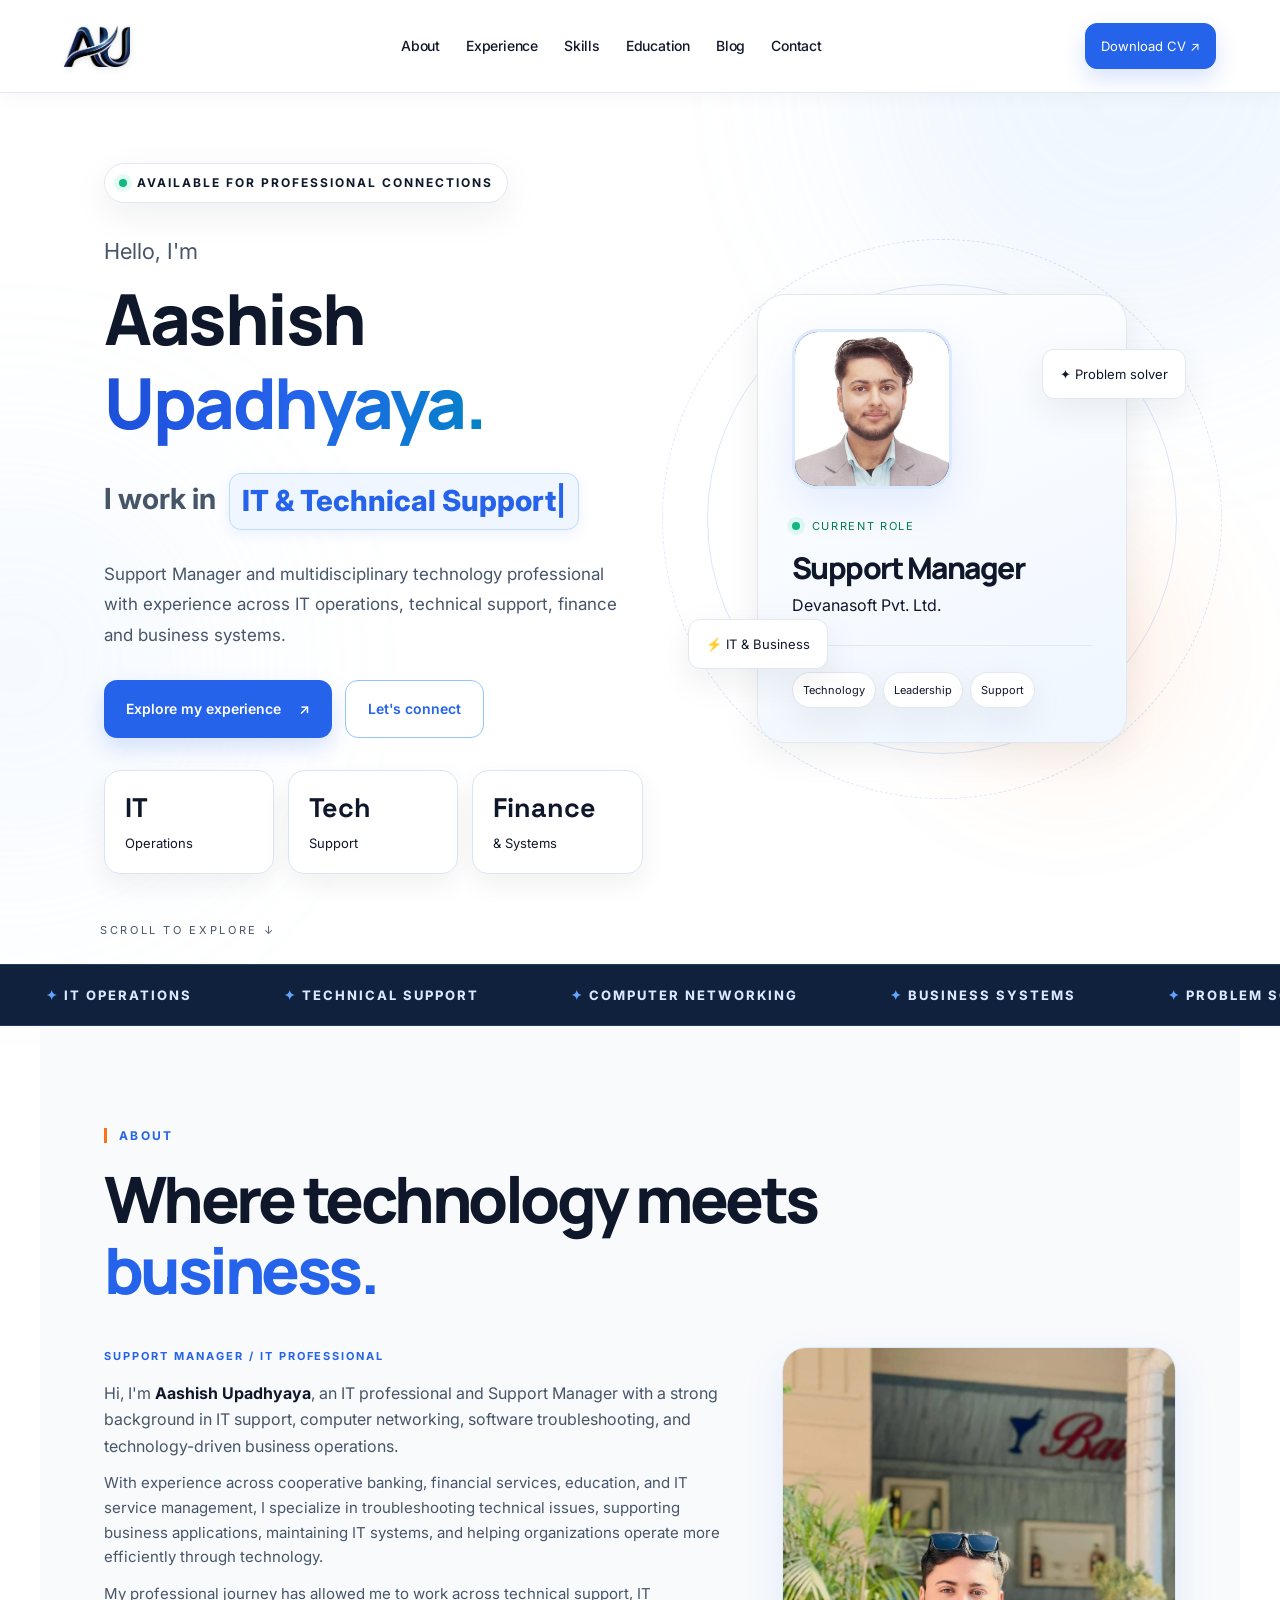
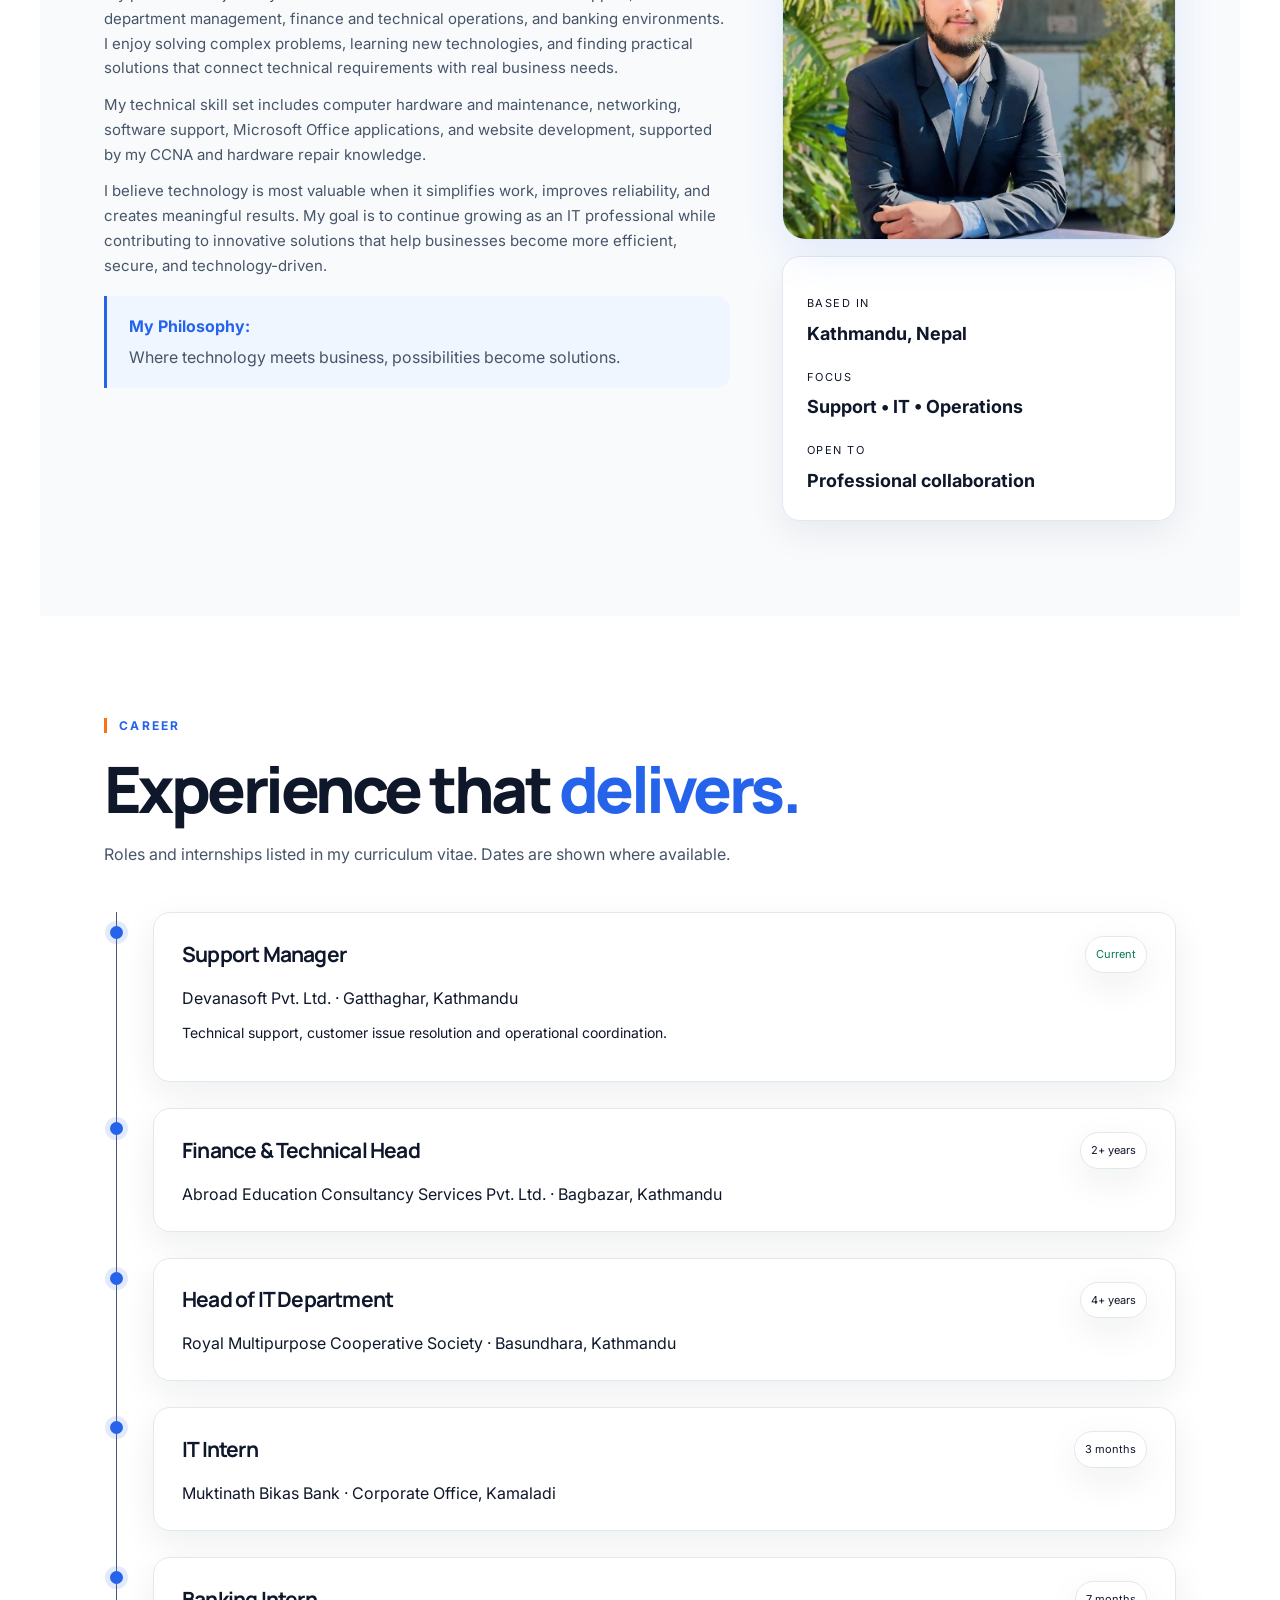
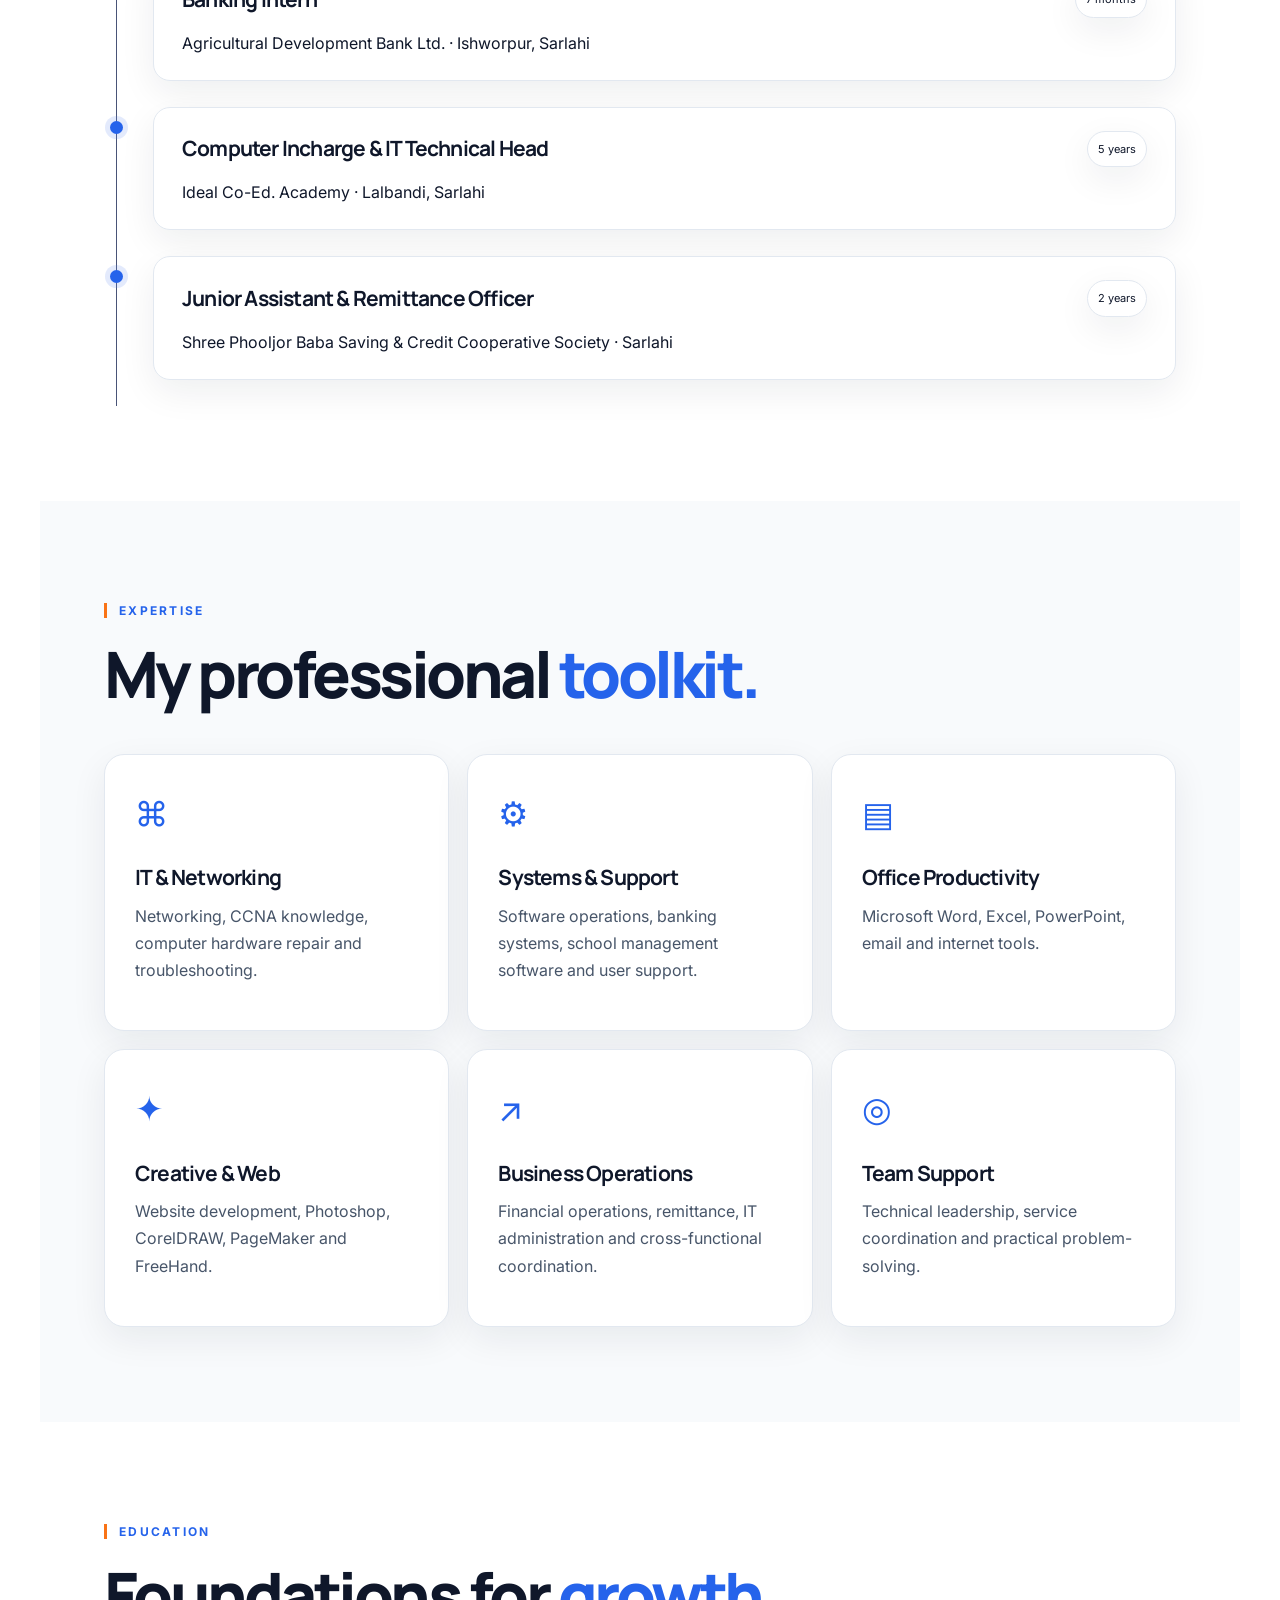
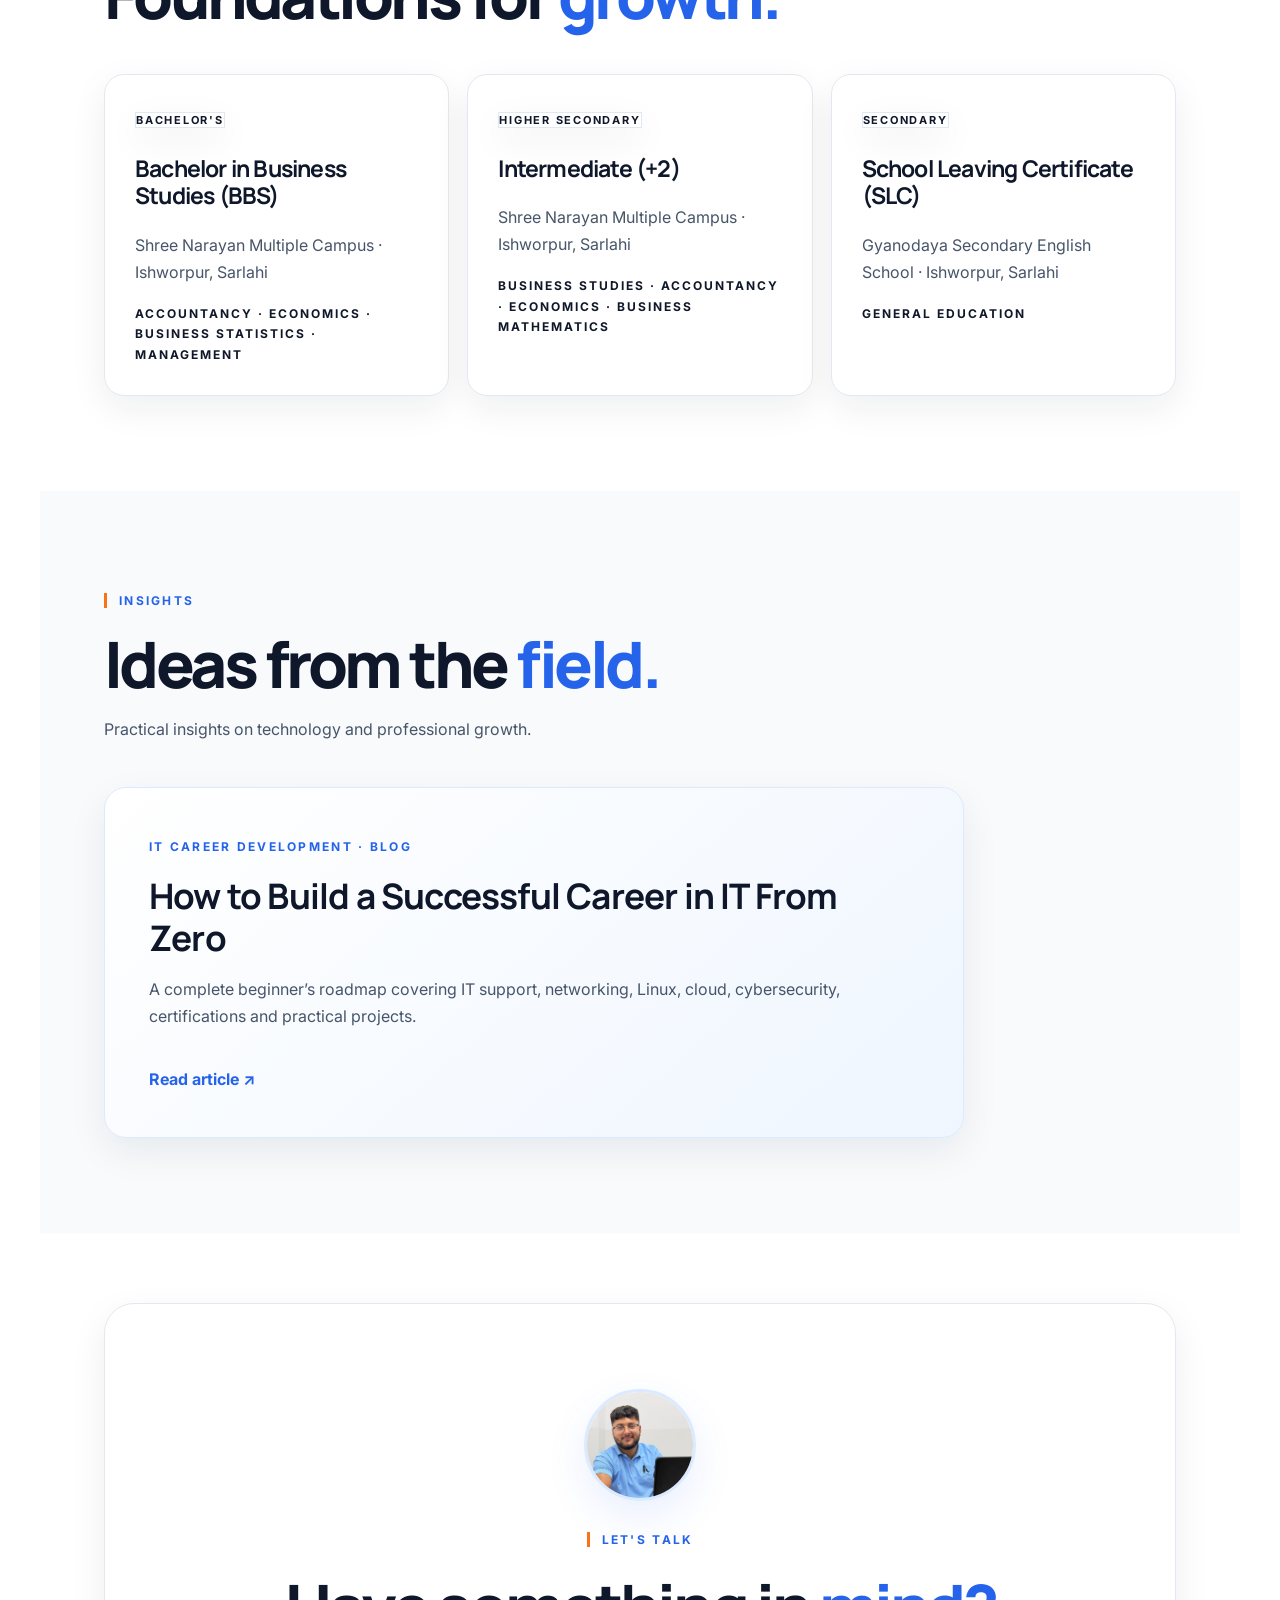
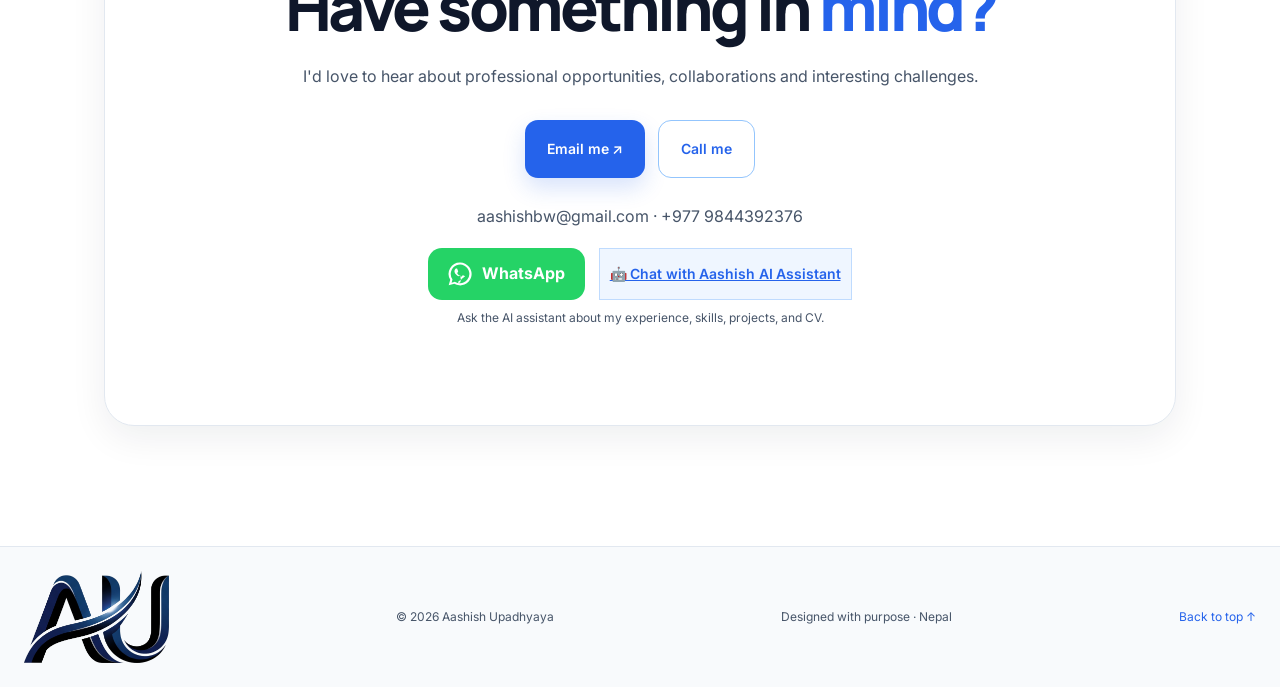
==== index.html @ 5a7b94cb "Update WhatsApp prefilled message" ====
<!DOCTYPE html>

<html lang="en"><head><meta charset="utf-8"/><meta content="width=device-width, initial-scale=1" name="viewport"/><meta content="Aashish Upadhyaya — Support Manager, IT and technology professional in Nepal." name="description"/><title>Aashish Upadhyaya | Portfolio</title><link href="styles.css" rel="stylesheet"/><style>
/* Floating WhatsApp shortcut — self-contained in index.html */
.whatsapp-float{position:fixed;right:24px;bottom:24px;width:60px;height:60px;border-radius:50%;background:#25d366;color:#fff;display:flex;align-items:center;justify-content:center;z-index:9999;box-shadow:0 8px 28px rgba(37,211,102,.4);text-decoration:none;animation:wa-bob 3s ease-in-out infinite;transition:background .2s,scale .2s}
.whatsapp-float:hover{background:#1db954;scale:1.08}.whatsapp-float:focus-visible{outline:3px solid white;outline-offset:4px}.whatsapp-float svg{width:32px;height:32px;fill:currentColor}
@keyframes wa-bob{0%,100%{translate:0 0}50%{translate:0 -6px}}
@media(max-width:768px){.whatsapp-float{right:18px;bottom:18px;width:54px;height:54px}}
@media(prefers-reduced-motion:reduce){.whatsapp-float{animation:none}}
</style><style>
/* About Me — expanded biography */
.about-story .about-paragraph { margin: 1.1rem 0; line-height: 1.85; font-size: clamp(1rem, 1.25vw, 1.12rem); }
.about-story .about-paragraph strong { color: #f4f5ff; }
.about-philosophy { margin: 1.5rem 0 0; padding: 1.15rem 1.3rem; border-left: 3px solid #8b7bff; border-radius: 0 12px 12px 0; background: rgba(120,110,255,.10); color: #e6e8ff; line-height: 1.7; }
.about-philosophy strong { color: #a7b7ff; }
</style><style>
/* About section layout correction — self-contained in index.html */
#about .section-heading{max-width:1050px;margin-bottom:42px}
#about .about-grid{display:grid;grid-template-columns:minmax(260px,0.82fr) minmax(0,1.35fr);gap:clamp(28px,5vw,88px);align-items:start;width:100%;max-width:1120px;margin-inline:auto}
#about .about-visual{position:sticky;top:115px;min-width:0}
#about .about-photo{display:block;width:100%;height:auto;max-height:540px;aspect-ratio:4/5;object-fit:cover;object-position:center 30%;border-radius:24px;border:1px solid rgba(148,163,184,.24);box-shadow:0 22px 65px rgba(0,0,0,.26)}
#about .about-panel{position:static;width:100%;max-width:none;margin-top:20px;display:grid;grid-template-columns:1fr;gap:6px;padding:24px;border-radius:18px;transform:none}
#about .about-panel span:not(:first-child){margin-top:14px}
#about .about-copy{min-width:0;max-width:700px}
#about .about-copy-label{font-size:11px;letter-spacing:.18em;color:#91aaff;font-weight:700;margin:0 0 22px}
#about .about-copy .about-paragraph{font-size:clamp(15px,1.25vw,18px);line-height:1.85;margin:0 0 20px;max-width:none;width:auto}
#about .about-copy .about-paragraph:first-of-type{font-size:clamp(17px,1.5vw,21px);line-height:1.7;color:#eef2ff}
#about .about-philosophy{margin:30px 0 0;padding:23px 26px;border-left:3px solid #8b79ff;border-radius:0 14px 14px 0;background:rgba(113,94,230,.12);font-size:16px;line-height:1.7}
#about .about-philosophy strong{display:block;margin-bottom:6px;color:#b6aaff}
@media(max-width:800px){#about .about-grid{grid-template-columns:1fr;gap:28px}#about .about-visual{position:static;display:grid;grid-template-columns:minmax(0,1fr) minmax(0,1fr);gap:16px;align-items:stretch}#about .about-photo{height:100%;max-height:360px;min-height:250px}#about .about-panel{margin:0;padding:18px}#about .about-copy{max-width:none}}
@media(max-width:520px){#about .about-visual{grid-template-columns:1fr}#about .about-photo{height:340px;min-height:0;aspect-ratio:auto}#about .about-panel{grid-template-columns:1fr}#about .about-copy .about-paragraph{font-size:15px;line-height:1.75}#about .about-philosophy{padding:18px}}
</style><style>
/* About layout: readable copy left, portrait and details right */
#about .about-grid{display:grid;grid-template-columns:minmax(0,1.35fr) minmax(300px,.85fr);gap:clamp(28px,4vw,58px);align-items:start;max-width:1180px}
#about .about-copy{grid-column:1;grid-row:1;max-width:none;width:100%}
#about .about-visual{grid-column:2;grid-row:1;position:static;top:auto;display:flex;flex-direction:column;gap:16px;align-self:start}
#about .about-photo{width:100%;height:auto;max-height:500px;aspect-ratio:4/5;object-fit:cover;object-position:center 28%;margin:0}
#about .about-panel{position:static;transform:none;inset:auto;margin:0;width:100%;max-width:none;display:flex;flex-direction:column;gap:6px;padding:24px}
#about .about-panel span:not(:first-child){margin-top:12px}
#about .about-copy-label{margin-bottom:14px}
#about .about-copy .about-paragraph,#about .about-copy .body-large{margin:0 0 12px !important;padding:0 !important;line-height:1.65 !important;font-size:clamp(15px,1.1vw,17px) !important;max-width:none}
#about .about-copy .about-paragraph:first-of-type{font-size:clamp(16px,1.2vw,19px) !important;line-height:1.65 !important}
#about .about-philosophy{margin:18px 0 0;padding:18px 22px;line-height:1.55}
@media(max-width:850px){#about .about-grid{grid-template-columns:1fr;gap:24px}#about .about-copy,#about .about-visual{grid-column:1;grid-row:auto}#about .about-visual{display:grid;grid-template-columns:1fr 1fr;align-items:stretch}#about .about-photo{height:100%;max-height:370px;min-height:0;aspect-ratio:auto}#about .about-panel{height:100%}}
@media(max-width:560px){#about .about-visual{display:flex;flex-direction:column}#about .about-photo{height:auto;max-height:420px;aspect-ratio:4/5}#about .about-panel{height:auto}}
</style><style>
/* Modern White & Blue — self-contained theme override */
:root{color-scheme:light;--bg:#fff;--surface:#f8fafc;--card:#fff;--ink:#0f172a;--muted:#475569;--blue:#2563eb;--deep:#1d4ed8;--border:#e2e8f0}
html{scroll-behavior:smooth}body{background:#fff!important;color:var(--ink)!important}body::before,body::after{opacity:.12!important}
.glow{opacity:.14!important;filter:blur(100px)!important;pointer-events:none}.glow-a{background:#93c5fd!important}.glow-b{background:#bfdbfe!important}
.nav{background:rgba(255,255,255,.94)!important;border-bottom:1px solid var(--border)!important;box-shadow:0 3px 20px rgba(15,23,42,.04)!important;backdrop-filter:blur(18px)}
.brand,.nav nav a,.nav #links a,.menu{color:var(--ink)!important}.brand-icon{background:linear-gradient(135deg,#2563eb,#60a5fa)!important;color:#fff!important}.accent,.kicker,.about-copy-label{color:var(--blue)!important}
.nav-cta,.btn.primary{background:var(--blue)!important;color:#fff!important;border-color:var(--blue)!important;box-shadow:0 10px 22px rgba(37,99,235,.18)!important}.nav-cta:hover,.btn.primary:hover{background:var(--deep)!important}.btn.outline{background:#fff!important;color:var(--blue)!important;border:1px solid #93c5fd!important}
.hero,.section,.content-section,.contact-section{color:var(--ink)!important}.content-section:nth-of-type(even){background:#f8fafc!important}
h1,h2,h3,h4,.section-heading h2,.job-head h3,.skill-card h3,.edu-card h3,.contact-box h2{color:var(--ink)!important}
p,.lead,.intro,.body-large,.section-heading p,.job p,.skill-card p,.edu-card p,.contact-box p,.org,.contact-email,.about-copy .about-paragraph,.about-copy .about-paragraph:first-of-type{color:var(--muted)!important}
.gradient{background:linear-gradient(105deg,#1d4ed8,#2563eb,#0284c7)!important;-webkit-background-clip:text!important;background-clip:text!important;-webkit-text-fill-color:transparent!important;color:var(--blue)!important}
.eyebrow,.float-chip,.chips span,.tag,.edu-type,.mini-stats>div,.about-panel,.hero-card,.skill-card,.edu-card,.job-content,.contact-box,.blog-feature{background:#fff!important;color:var(--ink)!important;border:1px solid var(--border)!important;box-shadow:0 12px 36px rgba(15,23,42,.07)!important}
.hero-card{background:linear-gradient(155deg,#fff,#eff6ff)!important}.hero-card p,.hero-card h2,.status,.chips span,.float-chip,.mini-stats span,.mini-stats strong,.about-panel span,.about-panel strong,.job-content p,.edu-card small{color:var(--ink)!important}
.status,.tag-current{color:#047857!important}.pulse{background:#10b981!important}.orbit{border-color:rgba(37,99,235,.16)!important}.card-line{background:var(--border)!important}
.about-story .about-paragraph strong,.about-copy strong{color:var(--ink)!important}
.about-philosophy,#about .about-philosophy{background:#eff6ff!important;border-left:3px solid var(--blue)!important;color:var(--muted)!important} .about-philosophy strong,#about .about-philosophy strong{color:var(--blue)!important}
.about-photo,.hero-photo,.contact-photo{border-color:#dbeafe!important;box-shadow:0 16px 40px rgba(37,99,235,.1)!important}
.job-dot{background:var(--blue)!important;border-color:#dbeafe!important}.timeline::before{background:#bfdbfe!important}
.skill-icon{color:var(--blue)!important}.scroll-hint,.contact-email,.chat-note{color:var(--muted)!important}
.blog-feature{background:#fff!important;color:var(--ink)!important;border-color:#dbeafe!important}.blog-feature p{color:var(--muted)!important;opacity:1!important}.blog-feature strong{color:var(--blue)!important}.blog-feature:hover,.skill-card:hover,.edu-card:hover{border-color:#93c5fd!important;transform:translateY(-3px)}
.chat-link{background:#eff6ff!important;color:var(--blue)!important;border:1px solid #bfdbfe!important}
footer{background:#f8fafc!important;color:var(--muted)!important;border-top:1px solid var(--border)!important}footer a{color:var(--blue)!important}
a:focus-visible,button:focus-visible{outline:3px solid #60a5fa!important;outline-offset:3px}
@media(max-width:850px){#links{background:#fff!important;border:1px solid var(--border)!important;box-shadow:0 16px 40px rgba(15,23,42,.12)!important}#links a{color:var(--ink)!important}.nav{padding-inline:clamp(16px,4vw,32px)!important}}
@media(prefers-reduced-motion:reduce){*,*::before,*::after{scroll-behavior:auto!important}}
</style>
<!-- Aashish Upadhyaya | Manrope + Inter typography -->
<style id="aashish-typography">
@import url('https://fonts.googleapis.com/css2?family=Inter:wght@400;500;600;700;800&family=Manrope:wght@400;500;600;700;800&display=swap');

:root {
  --font-heading: 'Manrope', sans-serif;
  --font-body: 'Inter', sans-serif;
}
html { scroll-behavior: smooth; }
body {
  font-family: var(--font-body);
  font-size: 16px;
  font-weight: 400;
  line-height: 1.7;
  color: #172033;
  -webkit-font-smoothing: antialiased;
  -moz-osx-font-smoothing: grayscale;
}
h1, h2, h3, h4, h5, h6 {
  font-family: var(--font-heading);
  color: #111827;
  line-height: 1.2;
  letter-spacing: -0.8px;
}
h1 { font-size: clamp(42px, 5.5vw, 72px); font-weight: 800; letter-spacing: -2.5px; }
h2 { font-size: clamp(32px, 4vw, 46px); font-weight: 800; letter-spacing: -1.5px; }
h3 { font-size: 26px; font-weight: 700; }
h4 { font-size: 20px; font-weight: 700; }
.hero-title {
  font-family: var(--font-heading);
  font-size: clamp(44px, 5.5vw, 72px);
  font-weight: 800;
  line-height: 1.12;
  letter-spacing: -2.5px;
}
.hero-title .highlight { color: #2563eb; }
p {
  font-family: var(--font-body);
  font-size: 16px;
  font-weight: 400;
  line-height: 1.75;
  color: #526078;
}
nav a { font-family: var(--font-body); font-size: 15px; font-weight: 500; letter-spacing: -0.2px; }
button, .btn, a.button {
  font-family: var(--font-body);
  font-size: 14px;
  font-weight: 600;
  letter-spacing: -0.1px;
}
.section-label, .eyebrow, small {
  font-family: var(--font-body);
  font-size: 12px;
  font-weight: 700;
  letter-spacing: 2px;
  text-transform: uppercase;
}
@media (max-width: 768px) {
  h1, .hero-title { font-size: clamp(38px, 9vw, 52px); letter-spacing: -1.8px; }
  h2 { font-size: 34px; letter-spacing: -1px; }
  p { font-size: 15px; }
}
</style>
<style id="role-rectangle-highlight">
/* Highlight the animated role only, not the "I work in" label. */
.hero-copy .type-row .role-highlight {
  display: inline-flex;
  align-items: center;
  vertical-align: middle;
  padding: 5px 14px;
  margin-left: 7px;
  border: 2px solid #2563eb;
  border-radius: 10px;
  background: #eff6ff;
  box-shadow: 0 4px 14px rgba(37, 99, 235, .09);
  color: #2563eb;
  max-width: 100%;
  box-sizing: border-box;
}
.hero-copy .type-row .role-highlight #type {
  color: #2563eb;
  font-weight: 800;
}
.hero-copy .type-row .role-highlight .cursor { color: #2563eb; }
@media (max-width: 768px) {
  .hero-copy .type-row .role-highlight {
    padding: 4px 10px;
    margin-left: 4px;
    border-radius: 8px;
  }
}
</style>
<link href="favicon.png" rel="icon" type="image/png"/><style>
/* Transparent AU branding — applies to homepage and blog */
.brand .brand-icon {
  display: inline-flex !important;
  align-items: center !important;
  justify-content: center !important;
  flex: 0 0 auto;
  width: 54px !important;
  height: 54px !important;
  padding: 0 !important;
  border: 0 !important;
  background: transparent !important;
  box-shadow: none !important;
  overflow: visible !important;
}
.brand .au-brand-image {
  display: block;
  width: 100%;
  height: 100%;
  object-fit: contain;
}
.au-footer-image {
  display: block;
  width: min(240px, 65vw);
  height: auto;
  object-fit: contain;
  margin: 0.5rem 1rem 0.5rem 0;
}
@media (max-width: 600px) {
  .brand .brand-icon { width: 42px !important; height: 42px !important; }
  .au-footer-image { width: 170px; }
}
</style><style>
/* 2026 consolidated fixes: navbar logo, readable hero cards, responsive layout */
.brand .brand-icon {width:64px!important;height:54px!important;min-width:64px!important;overflow:visible!important;background:transparent!important;border:0!important;border-radius:0!important;box-shadow:none!important;padding:0!important}
.brand .au-brand-image {width:100%!important;height:100%!important;object-fit:contain!important;display:block!important;filter:drop-shadow(0 2px 3px rgba(15,23,42,.12))}
.mini-stats {display:grid!important;grid-template-columns:repeat(3,minmax(0,1fr))!important;gap:14px!important;width:min(100%,540px)!important;max-width:100%!important;align-items:stretch!important;margin-top:32px!important}
.mini-stats>div {display:flex!important;flex-direction:column!important;align-items:flex-start!important;justify-content:center!important;min-width:0!important;min-height:104px!important;padding:18px 20px!important;border:1px solid #dbe5f2!important;border-radius:16px!important;background:#fff!important;box-shadow:0 10px 28px rgba(15,23,42,.06)!important}
.mini-stats strong {display:block!important;font-size:clamp(21px,2.1vw,27px)!important;line-height:1.2!important;white-space:normal!important}
.mini-stats span {display:block!important;font-size:13px!important;line-height:1.4!important;margin-top:6px!important;white-space:normal!important}
.hero-copy .type-row .role-highlight {display:inline-flex!important;align-items:center!important;vertical-align:middle!important;max-width:100%!important;min-height:1.5em!important;border:1px solid #bfdbfe!important;border-radius:12px!important;background:#eff6ff!important;padding:2px 12px!important;color:#2563eb!important;box-decoration-break:clone}
.blog-feature {background:linear-gradient(140deg,#fff,#eff6ff)!important;border:1px solid #dbeafe!important;color:#0f172a!important;box-shadow:0 14px 38px rgba(15,23,42,.07)!important}
.blog-feature h3 {color:#0f172a!important}.blog-feature p {color:#475569!important;opacity:1!important}.blog-feature strong {color:#2563eb!important}
@media(max-width:650px){.brand .brand-icon{width:50px!important;min-width:50px!important;height:44px!important}.mini-stats{gap:9px!important}.mini-stats>div{min-height:88px!important;padding:12px 10px!important}.mini-stats strong{font-size:clamp(17px,4vw,22px)!important}.mini-stats span{font-size:11px!important}}
@media(max-width:360px){.mini-stats{grid-template-columns:1fr!important}.mini-stats>div{min-height:65px!important}}
</style><style>
/* Consistent AU branding: compact header, prominent aligned footer */
header.nav .brand { display:inline-flex!important;align-items:center!important;gap:10px!important; }
header.nav .brand .brand-icon { width:62px!important;min-width:62px!important;height:52px!important;display:inline-flex!important;align-items:center!important;justify-content:center!important;background:transparent!important;box-shadow:none!important;padding:0!important; }
header.nav .brand .au-brand-image { width:100%!important;height:100%!important;object-fit:contain!important; }
footer {display:flex!important;align-items:center!important;justify-content:space-between!important;gap:24px!important;flex-wrap:wrap!important;padding:24px max(24px,calc((100vw - 1300px)/2))!important;}
footer .au-footer-image {width:320px!important;max-width:100%!important;height:auto!important;margin:0!important;object-fit:contain!important;}
footer>span,footer>a {margin:0!important;}
@media(max-width:850px){footer {justify-content:center!important;text-align:center!important;gap:16px!important;}footer .au-footer-image {width:260px!important;}header.nav .brand .brand-icon {width:48px!important;min-width:48px!important;height:44px!important;}}
</style><style>
/* Smooth scroll entrance and looping expertise strip inspired by the supplied video */
.expertise-marquee{background:#10213e;color:#f8fbff;overflow:hidden;padding:19px 0;position:relative;z-index:1;border-top:1px solid #243b61;border-bottom:1px solid #243b61}
.expertise-track{display:flex;align-items:center;gap:0;width:max-content;animation:au-marquee 30s linear infinite;will-change:transform}
.expertise-track span{font-family:var(--font-body,Inter,sans-serif);font-weight:750;font-size:13px;letter-spacing:2px;white-space:nowrap;padding:0 46px;color:#dce8ff}
.expertise-track span::first-letter{color:#62a5ff}
@keyframes au-marquee{to{transform:translateX(-50%)}}
.au-scroll-animate{transition:opacity .75s ease,transform .75s cubic-bezier(.2,.7,.2,1);}
.au-scroll-animate.au-waiting{opacity:0;transform:translateY(34px)}
.au-scroll-animate.au-in-view{opacity:1;transform:translateY(0)}
@media(max-width:768px){.expertise-marquee{padding:15px 0}.expertise-track span{font-size:11px;padding:0 28px}}
@media(prefers-reduced-motion:reduce){.expertise-track{animation:none}.au-scroll-animate{transition:none!important}.au-scroll-animate.au-waiting{opacity:1;transform:none}}
</style>
<style>/* Single AU monogram across site */
header.nav .brand .brand-icon{width:66px!important;height:58px!important;min-width:66px!important;background:transparent!important}
header.nav .brand .au-brand-image{width:100%!important;height:100%!important;object-fit:contain!important}
footer .au-footer-image{width:145px!important;max-width:100%!important;height:auto!important;object-fit:contain!important}
@media(max-width:650px){header.nav .brand .brand-icon{width:49px!important;height:45px!important;min-width:49px!important}footer .au-footer-image{width:110px!important}}
</style><link rel="stylesheet" href="./orange-accent.css" />
<style id="au-nonfloating-contact">
/* WhatsApp and AI Chat are shown only inside the Contact section. */
.au-contact-actions{display:flex;flex-wrap:wrap;justify-content:center;align-items:center;gap:14px;margin:18px auto 8px}
.au-contact-actions .au-whatsapp-inline{display:inline-flex;align-items:center;justify-content:center;gap:10px;position:static!important;inset:auto!important;width:auto!important;height:auto!important;min-height:52px;padding:12px 20px;border-radius:14px;background:#25d366;color:white;box-shadow:none;animation:none;translate:none!important;scale:1!important;text-decoration:none;font-weight:700}
.au-contact-actions .au-whatsapp-inline::after{content:'WhatsApp';font-size:16px}
.au-contact-actions .au-whatsapp-inline svg{width:24px;height:24px;fill:currentColor}
.au-contact-actions #chatButton{position:static!important;inset:auto!important;margin:0;min-height:52px}
/* Botpress chat is opened on demand from the Contact button, not as a floating launcher. */
#bp-web-widget-container button[aria-label*="chat" i],
.bpFab, .bp-fab, .bpWebchatFab, .bp-webchat-fab,
[data-testid="bp-webchat-fab"], [data-testid="webchat-fab"]{display:none!important}
@media(max-width:600px){.au-contact-actions{flex-direction:column}.au-contact-actions>*{width:min(100%,340px);box-sizing:border-box}}
</style></head><body><div class="glow glow-a"></div><div class="glow glow-b"></div><header class="nav"><a class="brand" href="#home"><span class="brand-icon"><img alt="AU logo" class="au-brand-image" src="au-logo.png"/></span></a><button aria-expanded="false" aria-label="Toggle menu" class="menu" id="menu">☰</button><nav id="links"><a href="#about">About</a><a href="#experience">Experience</a><a href="#skills">Skills</a><a href="#education">Education</a><a href="#blog">Blog</a><a href="#contact">Contact</a></nav><a class="nav-cta" download="" href="./Aashish_Upadhyaya_CV.pdf">Download CV ↗</a></header><main><section class="hero section" id="home"><div class="hero-copy reveal"><div class="eyebrow"><span class="pulse"></span> Available for professional connections</div><p class="intro">Hello, I'm</p><h1>Aashish<br/><span class="gradient">Upadhyaya.</span></h1><p class="type-row">I work in <span class="role-highlight"><span id="type"></span><span class="cursor">|</span></span></p><p class="lead">Support Manager and multidisciplinary technology professional with experience across IT operations, technical support, finance and business systems.</p><div class="actions"><a class="btn primary" href="#experience">Explore my experience <span>↗</span></a><a class="btn outline" href="#contact">Let's connect</a></div><div class="mini-stats"><div><strong>IT</strong><span>Operations</span></div><div><strong>Tech</strong><span>Support</span></div><div><strong>Finance</strong><span>&amp; Systems</span></div></div></div><div class="hero-visual reveal"><div class="orbit orbit-one"></div><div class="orbit orbit-two"></div><div class="hero-card"><img alt="Aashish Upadhyaya working at a laptop" class="avatar hero-photo" loading="eager" src="./hero-profile.jpg"/><div class="status"><span class="pulse"></span> CURRENT ROLE</div><h2>Support Manager</h2><p>Devanasoft Pvt. Ltd.</p><div class="card-line"></div><div class="chips"><span>Technology</span><span>Leadership</span><span>Support</span></div></div><div class="float-chip chip-top">✦ Problem solver</div><div class="float-chip chip-bottom">⚡ IT &amp; Business</div></div><a class="scroll-hint" href="#about">SCROLL TO EXPLORE ↓</a></section><div class="expertise-marquee" aria-label="Professional expertise"><div class="expertise-track" aria-hidden="true"><span>✦ IT OPERATIONS</span><span>✦ TECHNICAL SUPPORT</span><span>✦ COMPUTER NETWORKING</span><span>✦ BUSINESS SYSTEMS</span><span>✦ PROBLEM SOLVING</span><span>✦ IT OPERATIONS</span><span>✦ TECHNICAL SUPPORT</span><span>✦ COMPUTER NETWORKING</span><span>✦ BUSINESS SYSTEMS</span><span>✦ PROBLEM SOLVING</span></div></div><section class="section content-section" id="about"><div class="section-heading reveal"><span class="kicker">ABOUT</span><h2>Where technology meets <span class="gradient">business.</span></h2></div><div class="about-grid"><div class="about-copy"><div class="about-copy-label">SUPPORT MANAGER  /  IT PROFESSIONAL</div><p class="body-large reveal about-paragraph">Hi, I'm <strong>Aashish Upadhyaya</strong>, an IT professional and Support Manager with a strong background in IT support, computer networking, software troubleshooting, and technology-driven business operations.</p><p class="body-large reveal about-paragraph">With experience across cooperative banking, financial services, education, and IT service management, I specialize in troubleshooting technical issues, supporting business applications, maintaining IT systems, and helping organizations operate more efficiently through technology.</p><p class="body-large reveal about-paragraph">My professional journey has allowed me to work across technical support, IT department management, finance and technical operations, and banking environments. I enjoy solving complex problems, learning new technologies, and finding practical solutions that connect technical requirements with real business needs.</p><p class="body-large reveal about-paragraph">My technical skill set includes computer hardware and maintenance, networking, software support, Microsoft Office applications, and website development, supported by my CCNA and hardware repair knowledge.</p><p class="body-large reveal about-paragraph">I believe technology is most valuable when it simplifies work, improves reliability, and creates meaningful results. My goal is to continue growing as an IT professional while contributing to innovative solutions that help businesses become more efficient, secure, and technology-driven.</p><p class="about-philosophy reveal"><strong>My Philosophy: </strong>Where technology meets business, possibilities become solutions.</p></div><div class="about-visual reveal"><img alt="Aashish Upadhyaya in a formal suit" class="about-photo reveal" loading="lazy" src="./about-profile.jpg"/><div class="about-panel reveal"><span>BASED IN</span><strong>Kathmandu, Nepal</strong><span>FOCUS</span><strong>Support • IT • Operations</strong><span>OPEN TO</span><strong>Professional collaboration</strong></div></div></div></section><section class="section content-section" id="experience"><div class="section-heading reveal"><span class="kicker">CAREER</span><h2>Experience that <span class="gradient">delivers.</span></h2><p>Roles and internships listed in my curriculum vitae. Dates are shown where available.</p></div><div class="timeline"><article class="job reveal"><div class="job-dot"></div><div class="job-content"><div class="job-head"><h3>Support Manager</h3><span class="tag tag-current">Current</span></div><p class="org">Devanasoft Pvt. Ltd. · Gatthaghar, Kathmandu</p><p>Technical support, customer issue resolution and operational coordination.</p></div></article><article class="job reveal"><div class="job-dot"></div><div class="job-content"><div class="job-head"><h3>Finance &amp; Technical Head</h3><span class="tag">2+ years</span></div><p class="org">Abroad Education Consultancy Services Pvt. Ltd. · Bagbazar, Kathmandu</p></div></article><article class="job reveal"><div class="job-dot"></div><div class="job-content"><div class="job-head"><h3>Head of IT Department</h3><span class="tag">4+ years</span></div><p class="org">Royal Multipurpose Cooperative Society · Basundhara, Kathmandu</p></div></article><article class="job reveal"><div class="job-dot"></div><div class="job-content"><div class="job-head"><h3>IT Intern</h3><span class="tag">3 months</span></div><p class="org">Muktinath Bikas Bank · Corporate Office, Kamaladi</p></div></article><article class="job reveal"><div class="job-dot"></div><div class="job-content"><div class="job-head"><h3>Banking Intern</h3><span class="tag">7 months</span></div><p class="org">Agricultural Development Bank Ltd. · Ishworpur, Sarlahi</p></div></article><article class="job reveal"><div class="job-dot"></div><div class="job-content"><div class="job-head"><h3>Computer Incharge &amp; IT Technical Head</h3><span class="tag">5 years</span></div><p class="org">Ideal Co-Ed. Academy · Lalbandi, Sarlahi</p></div></article><article class="job reveal"><div class="job-dot"></div><div class="job-content"><div class="job-head"><h3>Junior Assistant &amp; Remittance Officer</h3><span class="tag">2 years</span></div><p class="org">Shree Phooljor Baba Saving &amp; Credit Cooperative Society · Sarlahi</p></div></article></div></section><section class="section content-section" id="skills"><div class="section-heading reveal"><span class="kicker">EXPERTISE</span><h2>My professional <span class="gradient">toolkit.</span></h2></div><div class="skills-grid"><div class="skill-card reveal"><span class="skill-icon">⌘</span><h3>IT &amp; Networking</h3><p>Networking, CCNA knowledge, computer hardware repair and troubleshooting.</p></div><div class="skill-card reveal"><span class="skill-icon">⚙</span><h3>Systems &amp; Support</h3><p>Software operations, banking systems, school management software and user support.</p></div><div class="skill-card reveal"><span class="skill-icon">▤</span><h3>Office Productivity</h3><p>Microsoft Word, Excel, PowerPoint, email and internet tools.</p></div><div class="skill-card reveal"><span class="skill-icon">✦</span><h3>Creative &amp; Web</h3><p>Website development, Photoshop, CorelDRAW, PageMaker and FreeHand.</p></div><div class="skill-card reveal"><span class="skill-icon">↗</span><h3>Business Operations</h3><p>Financial operations, remittance, IT administration and cross-functional coordination.</p></div><div class="skill-card reveal"><span class="skill-icon">◎</span><h3>Team Support</h3><p>Technical leadership, service coordination and practical problem-solving.</p></div></div></section><section class="section content-section" id="education"><div class="section-heading reveal"><span class="kicker">EDUCATION</span><h2>Foundations for <span class="gradient">growth.</span></h2></div><div class="edu-grid"><div class="edu-card reveal"><span class="edu-type">BACHELOR'S</span><h3>Bachelor in Business Studies (BBS)</h3><p>Shree Narayan Multiple Campus · Ishworpur, Sarlahi</p><small>Accountancy · Economics · Business Statistics · Management</small></div><div class="edu-card reveal"><span class="edu-type">HIGHER SECONDARY</span><h3>Intermediate (+2)</h3><p>Shree Narayan Multiple Campus · Ishworpur, Sarlahi</p><small>Business Studies · Accountancy · Economics · Business Mathematics</small></div><div class="edu-card reveal"><span class="edu-type">SECONDARY</span><h3>School Leaving Certificate (SLC)</h3><p>Gyanodaya Secondary English School · Ishworpur, Sarlahi</p><small>General education</small></div></div></section><section class="section content-section" id="blog"><div class="section-heading reveal"><span class="kicker">INSIGHTS</span><h2>Ideas from the <span class="gradient">field.</span></h2><p>Practical insights on technology and professional growth.</p></div><a class="blog-feature reveal" href="./blog.html" style="display:block;text-decoration:none;color:inherit;background:rgba(24,32,59,.84);border:1px solid rgba(132,154,255,.25);border-radius:22px;padding:clamp(24px,4vw,44px);max-width:860px;transition:transform .25s,border-color .25s"><span class="kicker">IT CAREER DEVELOPMENT · BLOG</span><h3 style="font-size:clamp(1.5rem,3vw,2.2rem);margin:16px 0">How to Build a Successful Career in IT From Zero</h3><p style="opacity:.78;line-height:1.7">A complete beginner’s roadmap covering IT support, networking, Linux, cloud, cybersecurity, certifications and practical projects.</p><strong style="display:inline-block;margin-top:20px;color:#83c8ff">Read article ↗</strong></a></section><section class="section contact-section" id="contact"><div class="contact-box reveal"><img alt="Professional headshot of Aashish Upadhyaya" class="contact-photo" loading="lazy" src="./formal-profile.jpg"/><span class="kicker">LET'S TALK</span><h2>Have something in <span class="gradient">mind?</span></h2><p>I'd love to hear about professional opportunities, collaborations and interesting challenges.</p><div class="actions center"><a class="btn primary" href="mailto:aashishbw@gmail.com">Email me ↗</a><a class="btn outline" href="tel:+9779844392376">Call me</a></div><p class="contact-email">aashishbw@gmail.com · +977 9844392376</p><div class="au-contact-actions"><a aria-label="Chat with Aashish on WhatsApp" class="btn au-whatsapp-inline" href="https://wa.me/9779844392376?text=Hello%20Aashish%2C%20I%20recently%20visited%20your%20portfolio%20website%20and%20would%20like%20to%20connect%20with%20you%20to%20discuss%20a%20potential%20opportunity%20or%20inquiry." rel="noopener noreferrer" target="_blank" title="Chat on WhatsApp">
<svg aria-hidden="true" viewbox="0 0 32 32" xmlns="http://www.w3.org/2000/svg"><path d="M16 .8A15.1 15.1 0 0 0 3 23.7L.9 31l7.5-2A15.2 15.2 0 1 0 16 .8zm0 27.5a12.3 12.3 0 0 1-6.3-1.7l-.5-.3-4.4 1.2 1.2-4.3-.3-.5A12.4 12.4 0 1 1 16 28.3zm6.8-9.3c-.4-.2-2.2-1.1-2.6-1.2-.3-.1-.6-.2-.8.2-.3.4-1 1.2-1.2 1.4-.2.2-.4.3-.8.1-.4-.2-1.6-.6-3-1.9-1.1-1-1.9-2.2-2.1-2.6-.2-.4 0-.6.2-.8l.6-.7c.2-.2.3-.4.4-.7.1-.2 0-.5 0-.7-.1-.2-.8-2-1.1-2.7-.3-.7-.6-.6-.8-.6h-.7c-.3 0-.7.1-1 .5s-1.3 1.3-1.3 3.1 1.3 3.6 1.5 3.6 3.6 5 5.1 2 1.4 3.6 1.9 4.8 2.1.7.1 1.4.1 2-.1.6-.2 2.2-.9 2.5-1.8.3-.9.3-1.7.2-1.8-.1-.2-.3-.3-.7-.5z"></path></svg>
</a><button class="chat-link" id="chatButton" type="button">💬 Open live chat</button></div><p class="chat-note" id="chatNote">Chat with me directly using the live-chat assistant.</p></div></section></main><footer><img alt="AU logo" class="au-footer-image" src="au-logo.png"/><span>© <span id="year"></span> Aashish Upadhyaya</span><span>Designed with purpose · Nepal</span><a href="#home">Back to top ↑</a></footer><script src="script.js"></script><!-- Floating WhatsApp contact -->

<!-- Botpress AI assistant for Aashish Upadhyaya -->
<style>
/* Leave space for the Botpress chat launcher above the WhatsApp button. */
.whatsapp-float { bottom: 108px !important; }
@media (max-width:768px) { .whatsapp-float { bottom: 104px !important; } }
</style>
<script src="https://cdn.botpress.cloud/webchat/v5.0/inject.js"></script>
<script defer="" src="https://files.bpcontent.cloud/2026/10/30/05/20261030054822-B5GBYC0L.js"></script>
<script>
(function () {
  var button = document.getElementById('chatButton');
  var note = document.getElementById('chatNote');
  if (button) {
    button.textContent = '🤖 Chat with Aashish AI Assistant';
    button.addEventListener('click', function (event) {
      event.preventDefault();
      event.stopImmediatePropagation();
      if (window.botpress && typeof window.botpress.open === 'function') {
        window.botpress.open();
      } else if (note) {
        note.textContent = 'AI chat is loading. Please try again in a moment.';
      }
    }, true);
  }
  if (note) note.textContent = 'Ask the AI assistant about my experience, skills, projects, and CV.';
})();
</script>
<script>
(function(){
  const targets=document.querySelectorAll('.section-heading, .job, .skill-card, .edu-card, .about-copy > p, .about-visual, .blog-feature, .contact-box');
  if(!('IntersectionObserver' in window)||window.matchMedia('(prefers-reduced-motion: reduce)').matches)return;
  const observer=new IntersectionObserver((entries)=>{entries.forEach(entry=>{if(entry.isIntersecting){entry.target.classList.remove('au-waiting');entry.target.classList.add('au-in-view');observer.unobserve(entry.target);}})},{threshold:.08,rootMargin:'0px 0px 20px 0px'});
  targets.forEach((el,i)=>{el.classList.add('au-scroll-animate');if(el.getBoundingClientRect().top>window.innerHeight-20){el.classList.add('au-waiting');observer.observe(el)}else{el.classList.add('au-in-view')}});
})();
</script><script src="site-config.js"></script><script src="site-content.js?v=20261031-images1"></script><script src="site-enhancements.js"></script></body></html>
---- styles.css ----
@import url('https://fonts.googleapis.com/css2?family=DM+Sans:wght@400;500;600;700&family=Space+Grotesk:wght@400;500;600;700&display=swap');:root{--bg:#080b16;--surface:#111629;--border:#29304b;--text:#f5f7ff;--muted:#a6afc8;--blue:#5d9cff;--purple:#a77bff}*{box-sizing:border-box}html{scroll-behavior:smooth}body{margin:0;background:var(--bg);color:var(--text);font-family:'DM Sans',sans-serif;overflow-x:hidden}a{color:inherit;text-decoration:none}button{font:inherit}h1,h2,h3,.brand{font-family:'Space Grotesk',sans-serif}h1,h2,h3,p{margin-top:0}.gradient{background:linear-gradient(115deg,#6fb7ff,#a17aff,#d4a1ff);-webkit-background-clip:text;background-clip:text;color:transparent}.accent{color:var(--blue)}.glow{position:fixed;pointer-events:none;filter:blur(110px);opacity:.24;z-index:-1;border-radius:50%}.glow-a{width:550px;height:550px;top:-200px;right:-130px;background:#4356e8}.glow-b{width:430px;height:430px;left:-200px;top:50vh;background:#6331b5}.nav{position:sticky;top:0;z-index:20;display:flex;align-items:center;justify-content:space-between;gap:20px;padding:17px max(5%,calc((100vw - 1200px)/2));background:#090c18e8;backdrop-filter:blur(18px);border-bottom:1px solid #ffffff12}.brand{font-weight:700;font-size:23px;white-space:nowrap}.brand-icon{display:inline-grid;place-items:center;background:linear-gradient(135deg,#527cff,#a477f8);border-radius:12px;width:40px;height:40px;font-size:14px;margin-right:8px}.nav nav{display:flex;gap:26px}.nav nav a{font-size:14px;color:#d3d8ea;transition:color .2s}.nav nav a:hover{color:#8fb9ff}.nav-cta{border:1px solid #6471a0;padding:11px 15px;border-radius:12px;font-size:13px;white-space:nowrap}.menu{display:none}.section{max-width:1200px;margin:auto;padding:105px 5%}.hero{min-height:calc(100vh - 75px);display:grid;grid-template-columns:1.15fr 1fr;align-items:center;gap:65px;position:relative;padding-top:70px;padding-bottom:90px}.eyebrow{display:inline-flex;align-items:center;gap:10px;padding:9px 14px;border:1px solid #42605f;border-radius:100px;background:#102826;color:#b3e4d6;font-size:12px}.pulse{display:inline-block;width:8px;height:8px;border-radius:50%;background:#45dfaa;box-shadow:0 0 0 5px #45dfaa24;animation:pulse 2s infinite}.intro{font-size:22px;margin:29px 0 5px;color:#c3cce0}h1{font-size:clamp(65px,7.8vw,112px);line-height:.98;letter-spacing:-.075em;margin-bottom:28px}.type-row{font-size:clamp(20px,2.6vw,29px);font-weight:700;min-height:42px}.type-row #type{color:#81b2ff}.cursor{color:#b088ff;animation:blink .7s infinite}.lead{font-size:17px;line-height:1.8;color:var(--muted);max-width:580px}.actions{display:flex;gap:13px;flex-wrap:wrap;margin-top:30px}.btn{display:inline-flex;align-items:center;justify-content:center;gap:18px;border-radius:13px;padding:16px 22px;font-weight:700;font-size:14px;transition:transform .25s,box-shadow .25s}.btn:hover{transform:translateY(-4px)}.primary{background:linear-gradient(120deg,#478fff,#8a65e9);box-shadow:0 12px 32px #4b68e62d}.outline{border:1px solid #5d668b;background:#ffffff08}.mini-stats{display:flex;gap:40px;margin-top:55px}.mini-stats div{display:grid;gap:4px}.mini-stats strong{font-family:'Space Grotesk';font-size:25px}.mini-stats span{font-size:12px;color:var(--muted)}.hero-visual{min-height:480px;display:grid;place-items:center;position:relative}.hero-card{position:relative;z-index:2;width:min(100%,370px);padding:34px;background:linear-gradient(150deg,#1d2746ee,#11172aee);border:1px solid #6571a16b;border-radius:28px;box-shadow:0 35px 100px #02040d99;animation:float 7s ease-in-out infinite}.avatar{width:120px;height:120px;border-radius:32px;background:linear-gradient(135deg,#4b96ff,#9a69ec);display:grid;place-items:center;font:700 42px 'Space Grotesk';box-shadow:0 14px 45px #6684ff55;margin-bottom:35px}.status{font-size:11px;letter-spacing:.15em;color:#8ce4ce;display:flex;gap:12px;align-items:center}.hero-card h2{font-size:30px;margin:14px 0 5px}.hero-card p{color:var(--muted)}.card-line{height:1px;background:#ffffff25;margin:26px 0}.chips{display:flex;flex-wrap:wrap;gap:7px}.chips span,.tag{font-size:11px;padding:8px 10px;background:#ffffff0d;border:1px solid #ffffff20;border-radius:100px;color:#d5ddfa}.orbit{position:absolute;border:1px solid #6d7ec449;border-radius:50%;animation:spin 35s linear infinite}.orbit-one{width:470px;height:470px}.orbit-two{width:560px;height:560px;border-style:dashed;animation-direction:reverse}.float-chip{position:absolute;z-index:3;background:#1c2443;border:1px solid #6775ad6b;padding:13px 17px;border-radius:12px;box-shadow:0 20px 50px #0008;font-size:13px}.chip-top{right:-10px;top:70px;animation:float 5s ease-in-out infinite}.chip-bottom{left:-20px;bottom:90px;animation:float 6s ease-in-out infinite reverse}.scroll-hint{position:absolute;bottom:25px;left:5%;font-size:11px;letter-spacing:.24em;color:#a8b5d6}.content-section{padding-top:95px;padding-bottom:95px}.section-heading{margin-bottom:44px}.kicker{color:#87acff;letter-spacing:.19em;font-size:12px;font-weight:700}.section-heading h2,.contact-box h2{font-size:clamp(38px,5vw,65px);letter-spacing:-.055em;line-height:1.1;max-width:760px;margin:16px 0}.section-heading>p{color:var(--muted);line-height:1.7}.about-grid{display:grid;grid-template-columns:1.3fr .7fr;gap:65px;align-items:center}.body-large{font-size:clamp(20px,2.3vw,28px);line-height:1.7;color:#d5dcef}.about-panel{display:grid;gap:10px;background:var(--surface);border:1px solid var(--border);border-radius:22px;padding:30px}.about-panel span{color:#8192b9;font-size:11px;letter-spacing:.14em;margin-top:13px}.about-panel strong{font-size:18px}.timeline{position:relative;margin-left:12px;border-left:1px solid #495477}.job{position:relative;padding:0 0 26px 36px}.job-dot{position:absolute;left:-7px;top:14px;width:13px;height:13px;background:#79a7ff;border-radius:50%;box-shadow:0 0 0 5px #5d85e92b}.job-content{padding:23px 28px;background:#11172ae0;border:1px solid var(--border);border-radius:17px;transition:transform .25s,border-color .25s}.job-content:hover,.skill-card:hover,.edu-card:hover{transform:translateY(-5px);border-color:#698aff}.job-head{display:flex;align-items:center;justify-content:space-between;gap:12px}.job-head h3{font-size:21px;margin:0}.org{color:#90b4ff;margin:11px 0 0}.job-content>p:last-child:not(.org){color:var(--muted);font-size:14px;line-height:1.6;margin-top:10px}.skills-grid{display:grid;grid-template-columns:repeat(3,1fr);gap:18px}.skill-card,.edu-card{padding:30px;background:linear-gradient(150deg,#171e34,#0e1426);border:1px solid var(--border);border-radius:20px;transition:transform .25s,border-color .25s}.skill-icon{font-size:34px;color:#8caeff}.skill-card h3{font-size:21px;margin:23px 0 12px}.skill-card p,.edu-card p,.edu-card small{color:var(--muted);line-height:1.7}.edu-grid{display:grid;grid-template-columns:repeat(3,1fr);gap:18px}.edu-type{color:#91b7ff;font-size:11px;letter-spacing:.16em;font-weight:700}.edu-card h3{font-size:23px;margin:22px 0}.edu-card small{display:block;margin-top:18px}.contact-section{padding-top:70px;padding-bottom:120px}.contact-box{text-align:center;padding:85px 20px;border:1px solid #485889;border-radius:30px;background:radial-gradient(ellipse at top,#26346188,transparent 70%),#11172b}.contact-box h2{margin:20px auto}.contact-box>p{color:var(--muted);line-height:1.7}.center{justify-content:center}.contact-email{margin-top:25px}.chat-link{cursor:pointer;color:#a8c6ff;border:0;background:none;text-decoration:underline;padding:10px}.chat-note{font-size:12px}footer{border-top:1px solid #ffffff18;padding:27px 5%;display:flex;gap:20px;justify-content:space-between;color:#8f9bb6;font-size:12px}.reveal{opacity:0;transform:translateY(30px);transition:opacity .8s,transform .8s}.reveal.visible{opacity:1;transform:translateY(0)}@keyframes float{50%{transform:translateY(-15px)}}@keyframes pulse{50%{box-shadow:0 0 0 9px #45dfaa0a}}@keyframes spin{to{transform:rotate(360deg)}}@keyframes blink{50%{opacity:0}}@media(max-width:950px){.nav nav{gap:12px}.hero{grid-template-columns:1fr}.hero-visual{min-height:450px}.hero-copy{max-width:700px}.skills-grid,.edu-grid{grid-template-columns:repeat(2,1fr)}.about-grid{grid-template-columns:1fr}}@media(max-width:650px){.nav{padding:13px 5%}.menu{display:block;background:none;color:white;border:1px solid #4d5979;padding:8px 12px;border-radius:8px}.nav-cta{display:none}.nav nav{display:none;position:absolute;top:69px;left:0;right:0;background:#11172b;flex-direction:column;padding:24px;gap:20px;border-bottom:1px solid #39435c}.nav nav.open{display:flex}.hero{padding-top:55px;gap:10px}.hero-visual{min-height:390px}.hero-card{width:280px;padding:24px}.orbit-one{width:320px;height:320px}.orbit-two{width:370px;height:370px}.float-chip{font-size:10px}.chip-top{right:-8px}.chip-bottom{left:-7px}.mini-stats{gap:25px}.section{padding-left:6%;padding-right:6%}.skills-grid,.edu-grid{grid-template-columns:1fr}.job-head{align-items:flex-start;flex-direction:column}.job-content{padding:20px}.contact-box{padding:65px 18px}footer{flex-wrap:wrap}h1{font-size:clamp(57px,14vw,82px)}}@media(prefers-reduced-motion:reduce){*,*:before,*:after{animation:none!important;scroll-behavior:auto!important;transition:none!important}.reveal{opacity:1;transform:none}}

/* Highlight current role */
.tag-current { color:#8ff0bc !important; border-color:rgba(72,210,137,.55) !important; background:rgba(35,151,94,.14) !important; box-shadow:0 0 18px rgba(35,151,94,.12); }

/* Professional photography additions */
.hero-photo{display:block;object-fit:cover;object-position:center 30%;width:160px;height:160px;border-radius:26px;border:3px solid #91b5ff77;background:#18233b;box-shadow:0 15px 45px #6684ff55;margin-bottom:28px}
.about-story{display:grid;gap:24px}.about-photo{width:100%;max-width:420px;max-height:440px;aspect-ratio:4/4;object-fit:cover;object-position:center 30%;border-radius:24px;border:1px solid #5c78ba77;box-shadow:0 20px 65px #0008}.about-story .body-large{font-size:clamp(18px,2vw,24px)}.contact-photo{display:block;width:112px;height:112px;object-fit:cover;object-position:center 24%;border-radius:50%;border:3px solid #8caeff;margin:0 auto 24px;box-shadow:0 0 35px #6699ff55}@media(max-width:950px){.about-photo{max-width:380px}}
---- orange-accent.css ----
/* Aashish Upadhyaya — restrained orange accent layer.
   Keeps AU Studio heading main/highlight colors independently editable. */
:root { --au-orange:#F97316; --au-orange-soft:#FDBA74; }
/* Small warm accent on section labels */
.section-heading .kicker, .contact-section .kicker {
  border-left:3px solid var(--au-orange);
  padding-left:12px;
}
/* Warm hover interactions, without replacing the blue brand */
.nav a:hover, header.nav nav a:hover { color:var(--au-orange) !important; }
.btn.primary:hover { box-shadow:0 10px 30px rgba(249,115,22,.26); }
.skill-card:hover, .edu-card:hover, .blog-feature:hover {
  border-color:rgba(249,115,22,.52) !important;
}
/* Warm ambient glow behind hero card */
.hero-visual { isolation:isolate; }
.hero-visual::before {
  content:""; position:absolute; width:220px; height:220px;
  right:0; bottom:0; border-radius:50%;
  background:rgba(249,115,22,.13); filter:blur(65px);
  pointer-events:none; z-index:-1;
}
/* Keep headings governed by AU Studio colors; only orange on selected details */
.about-philosophy { border-left-color:var(--au-orange) !important; }
@media (prefers-reduced-motion:no-preference) {
  .skill-card, .edu-card, .blog-feature, .nav a, .btn {
    transition:color .25s ease,border-color .25s ease,box-shadow .25s ease,transform .25s ease;
  }
}
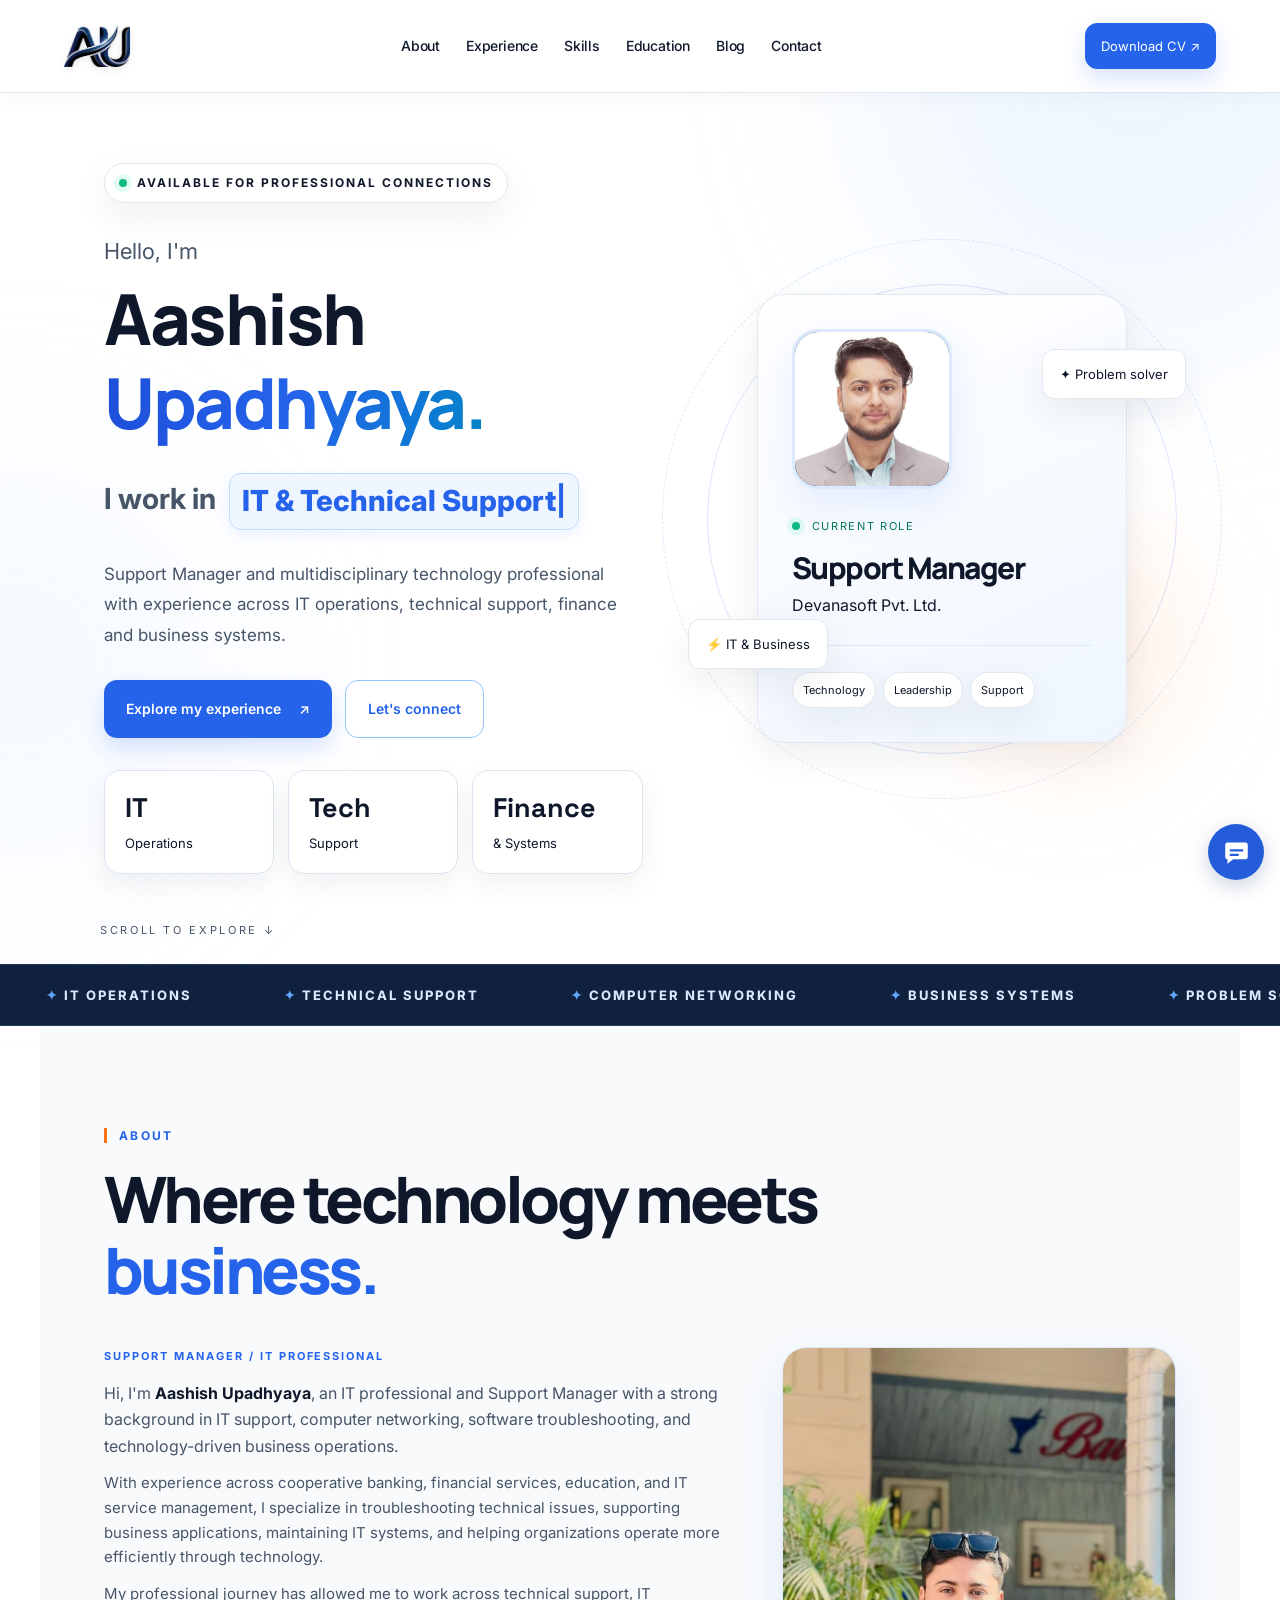
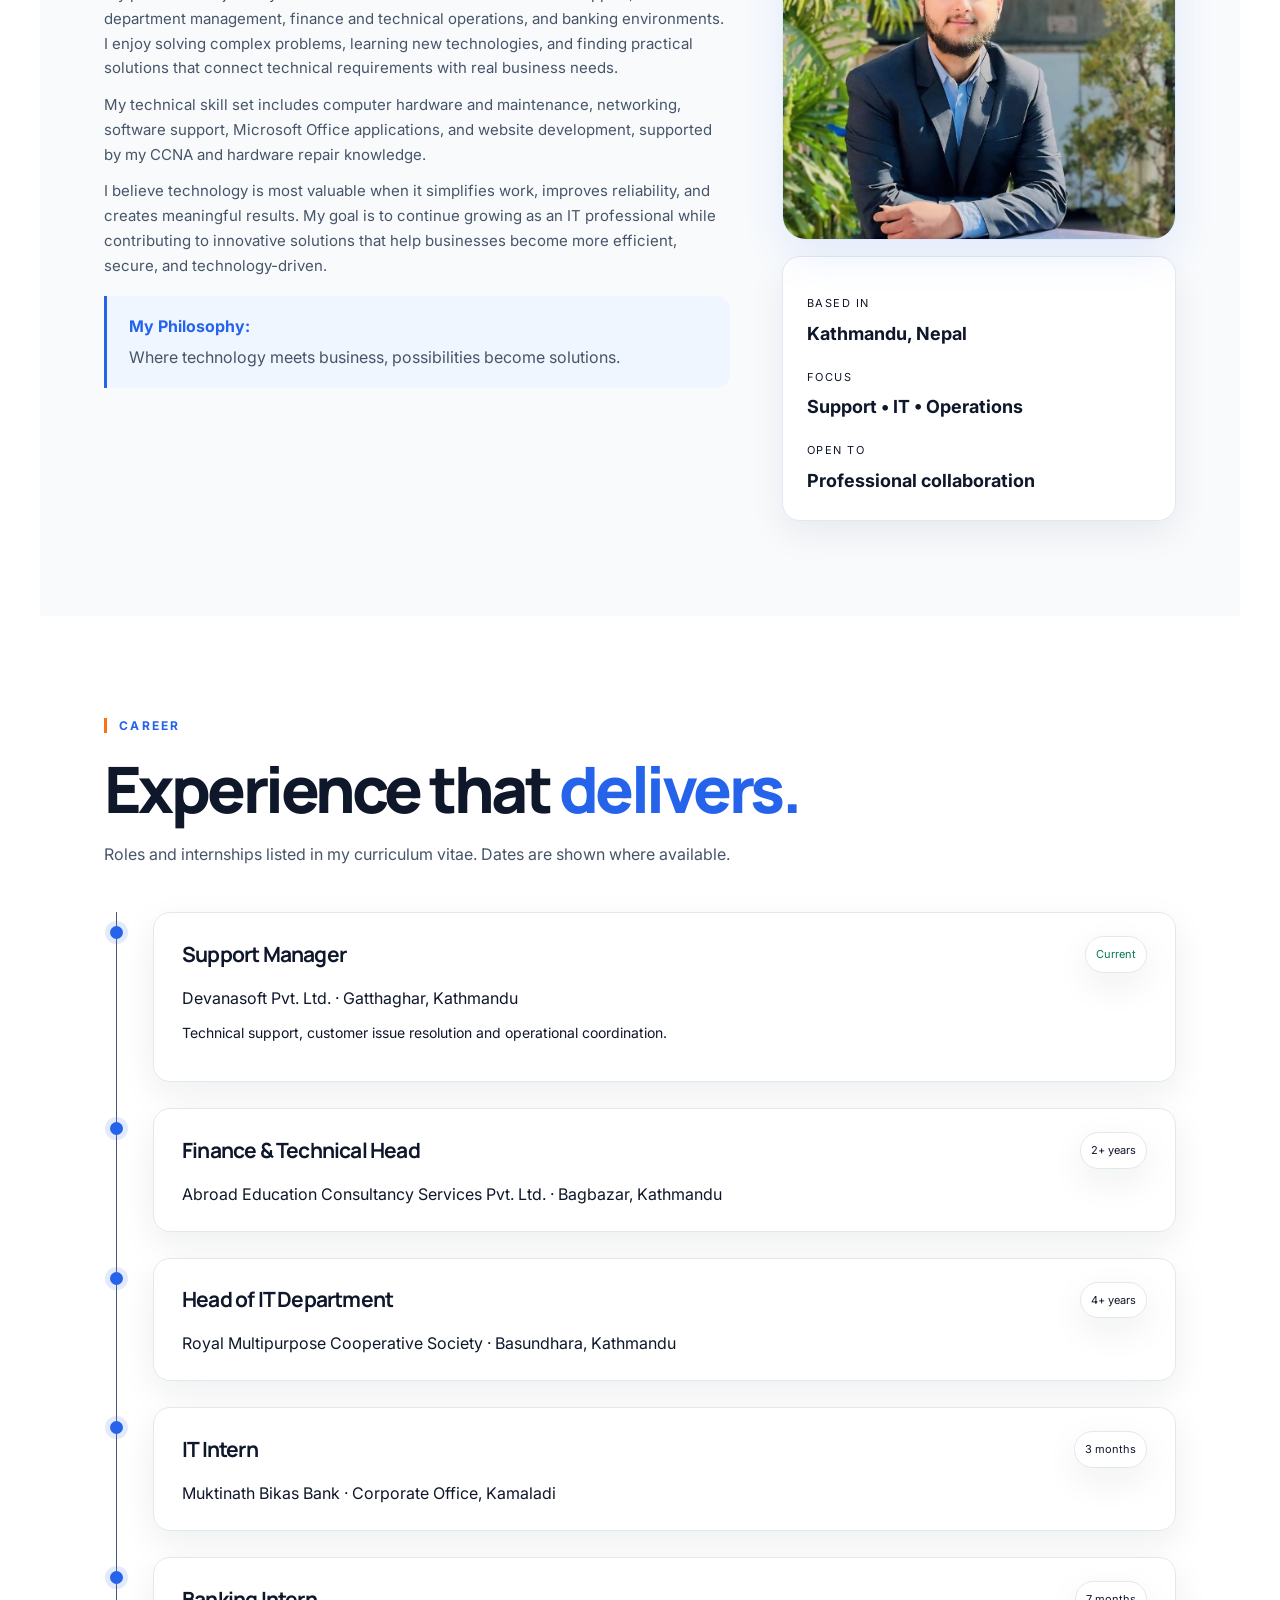
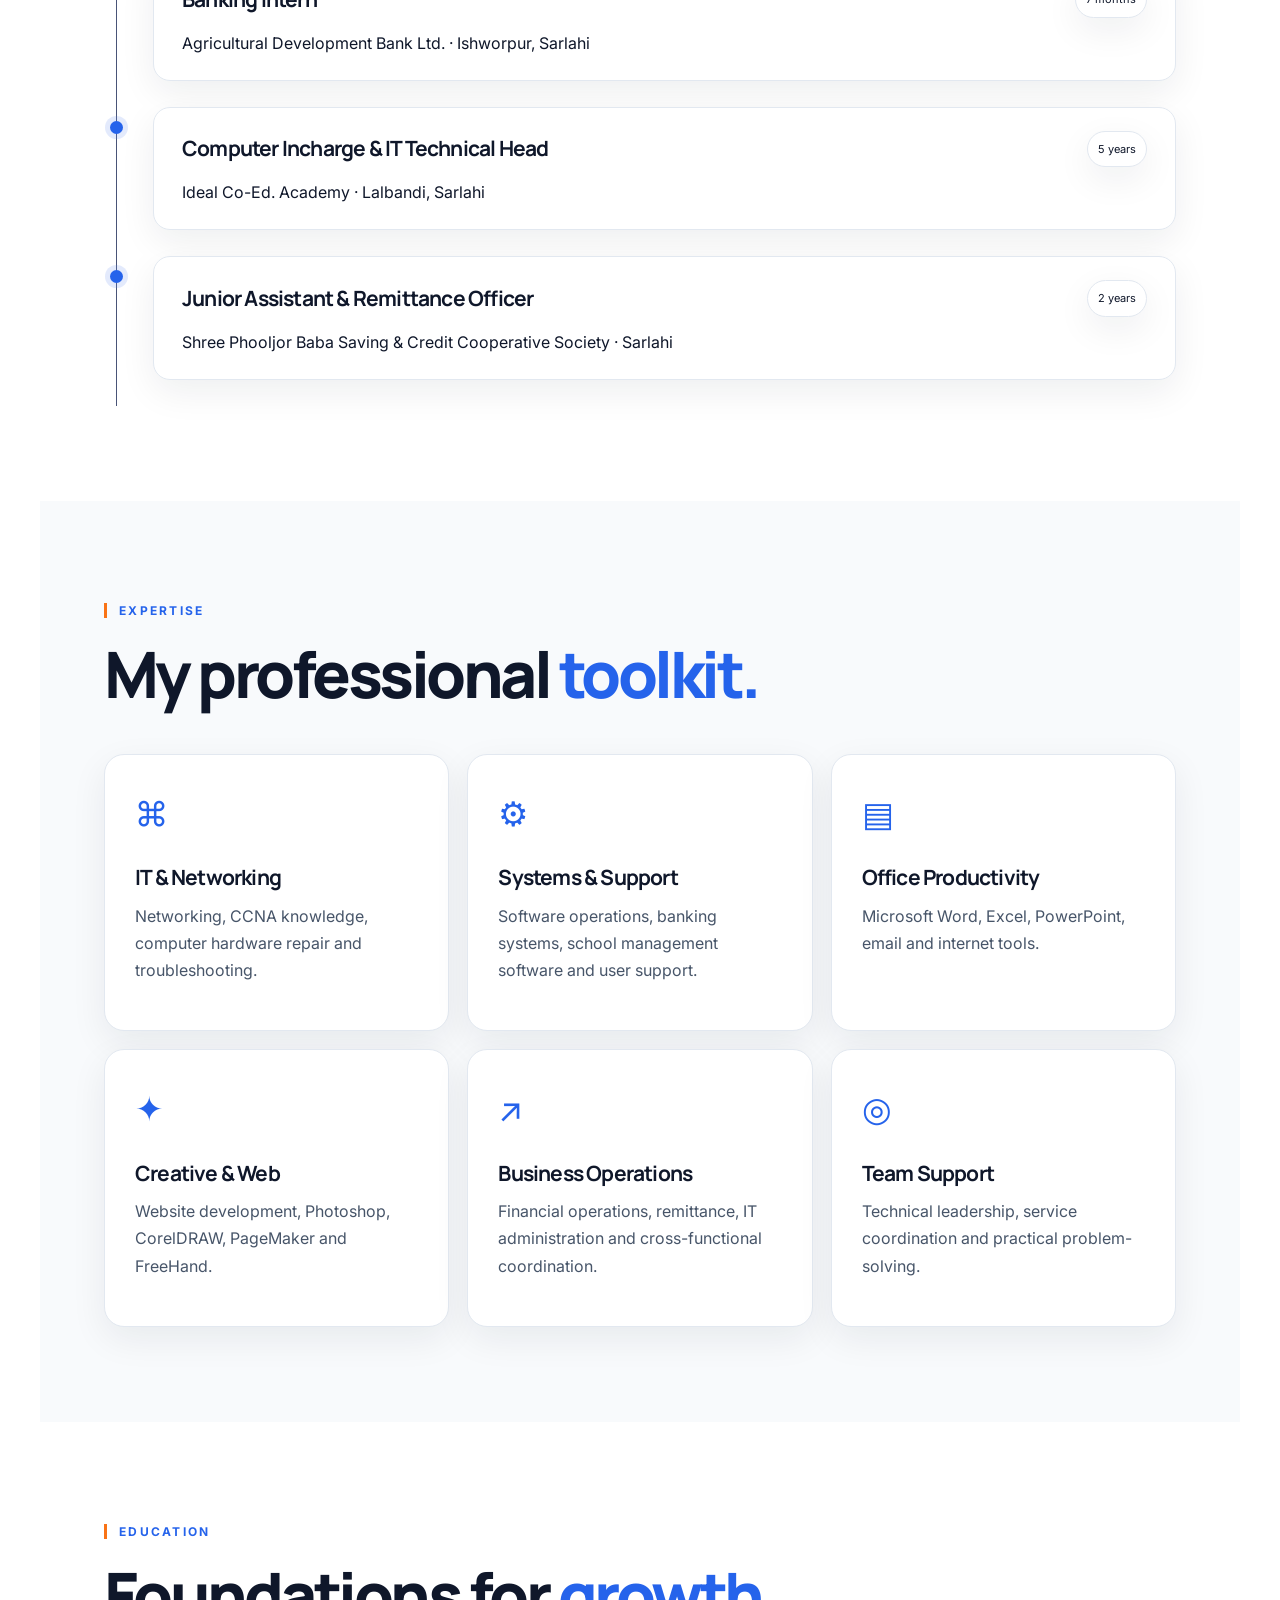
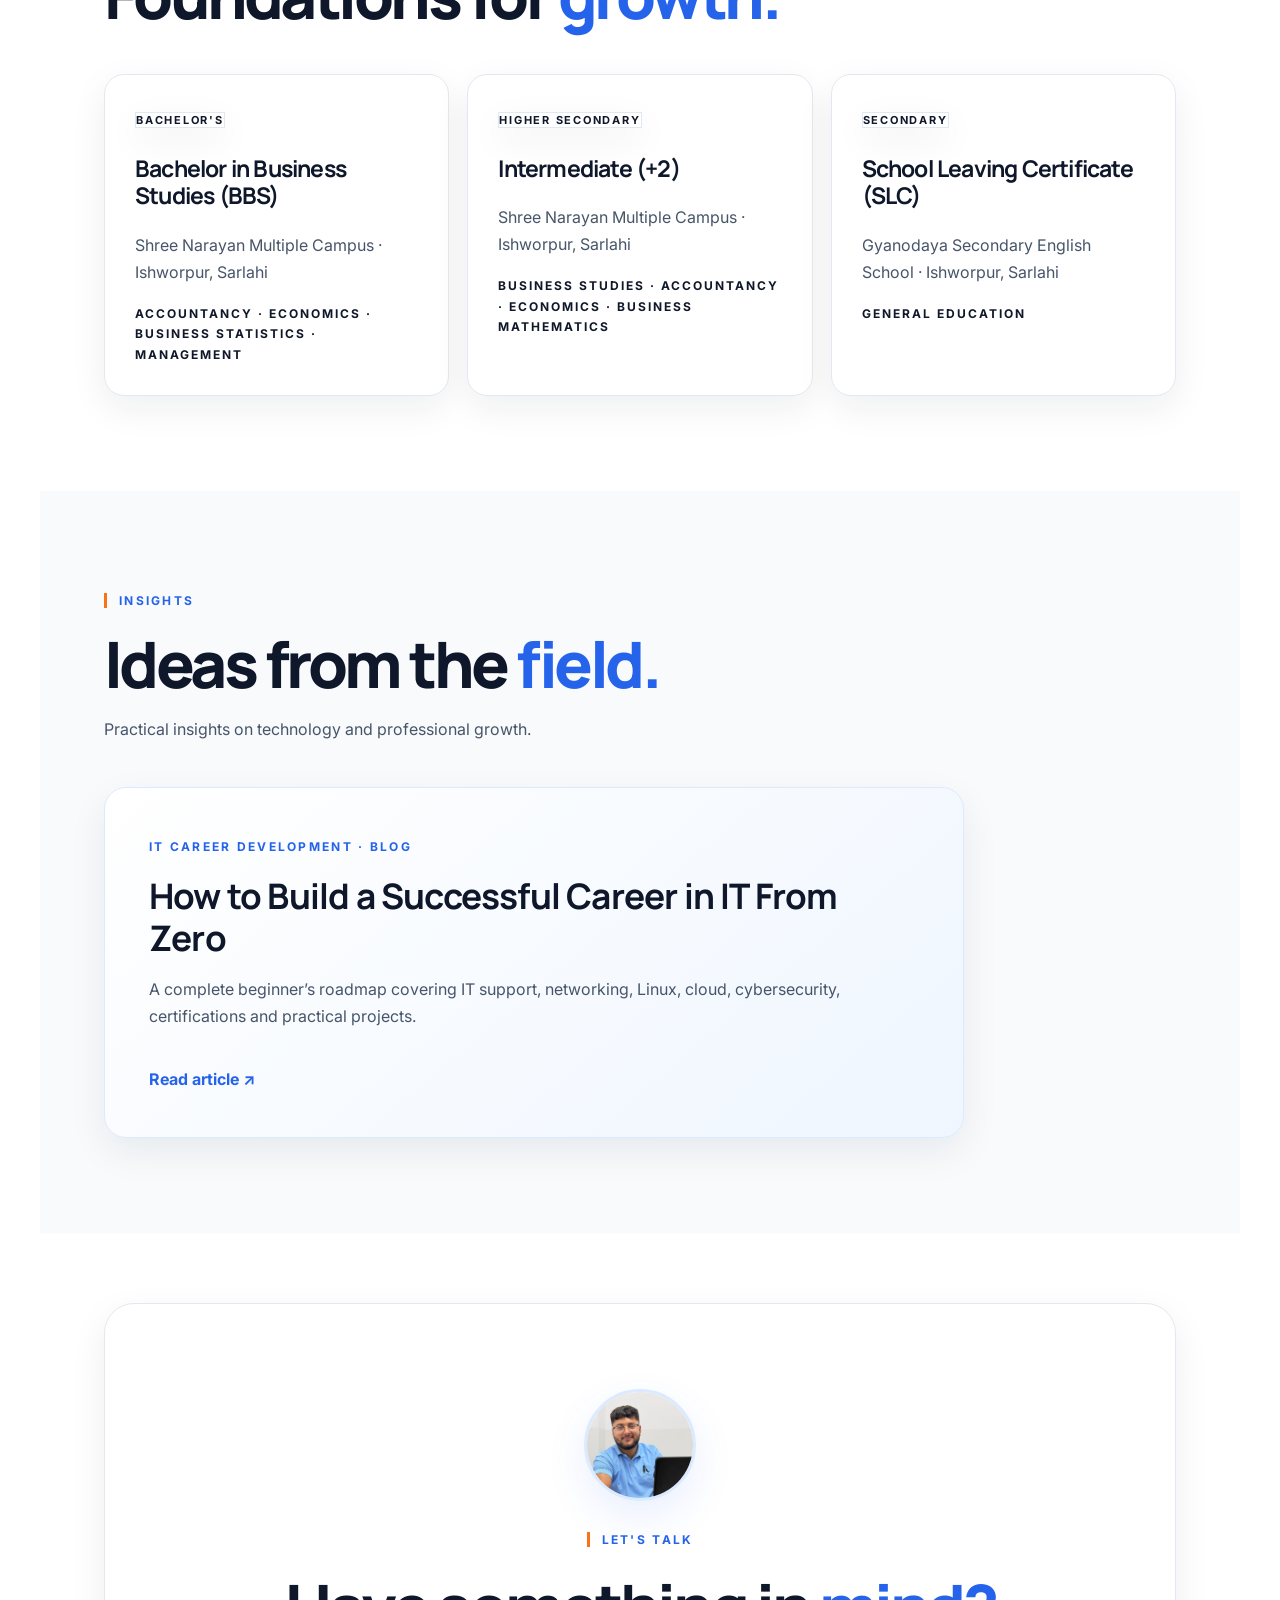
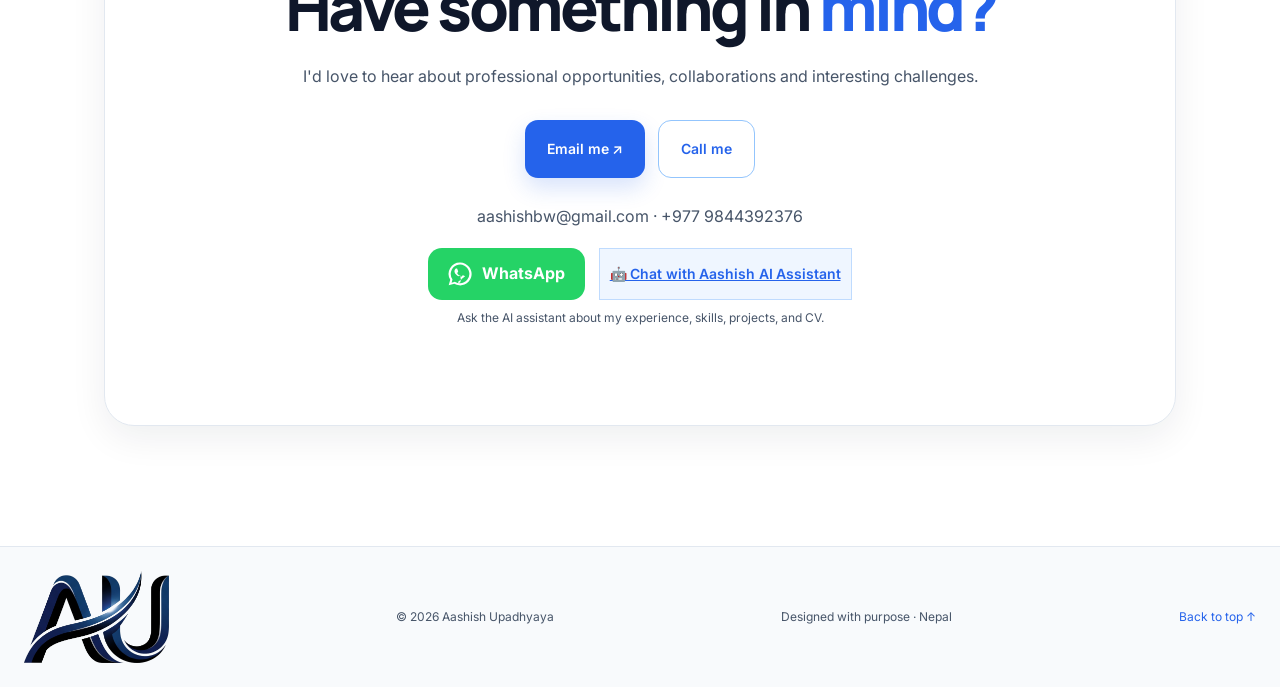
==== commit 8e80e8d9: "Add fixed site-controlled mobile chat launcher and suppress native Botpress launcher" ====
--- a/index.html
+++ b/index.html
@@ -242,6 +242,23 @@
 .au-contact-actions .au-whatsapp-inline::after{content:'WhatsApp';font-size:16px}
 .au-contact-actions .au-whatsapp-inline svg{width:24px;height:24px;fill:currentColor}
 .au-contact-actions #chatButton{position:static!important;inset:auto!important;margin:0;min-height:52px}
+/* Keep the Botpress launcher fully inside the mobile viewport. */
+#bp-web-widget-container, #bp-web-widget-container iframe,
+.bpFab, .bp-fab, .bpWebchatFab, .bp-webchat-fab,
+[data-testid="bp-webchat-fab"], [data-testid="webchat-fab"] {
+  max-width: calc(100vw - 32px);
+}
+.bpFab, .bp-fab, .bpWebchatFab, .bp-webchat-fab,
+[data-testid="bp-webchat-fab"], [data-testid="webchat-fab"] {
+  position: fixed !important;
+  right: 16px !important;
+  bottom: 16px !important;
+  left: auto !important;
+  top: auto !important;
+  width: 56px !important;
+  height: 56px !important;
+  transform: none !important;
+}
 /* Botpress chat is opened on demand from the Contact button, not as a floating launcher. */
 #bp-web-widget-container button[aria-label*="chat" i],
 .bpFab, .bp-fab, .bpWebchatFab, .bp-webchat-fab,
@@ -251,6 +268,53 @@
 <svg aria-hidden="true" viewbox="0 0 32 32" xmlns="http://www.w3.org/2000/svg"><path d="M16 .8A15.1 15.1 0 0 0 3 23.7L.9 31l7.5-2A15.2 15.2 0 1 0 16 .8zm0 27.5a12.3 12.3 0 0 1-6.3-1.7l-.5-.3-4.4 1.2 1.2-4.3-.3-.5A12.4 12.4 0 1 1 16 28.3zm6.8-9.3c-.4-.2-2.2-1.1-2.6-1.2-.3-.1-.6-.2-.8.2-.3.4-1 1.2-1.2 1.4-.2.2-.4.3-.8.1-.4-.2-1.6-.6-3-1.9-1.1-1-1.9-2.2-2.1-2.6-.2-.4 0-.6.2-.8l.6-.7c.2-.2.3-.4.4-.7.1-.2 0-.5 0-.7-.1-.2-.8-2-1.1-2.7-.3-.7-.6-.6-.8-.6h-.7c-.3 0-.7.1-1 .5s-1.3 1.3-1.3 3.1 1.3 3.6 1.5 3.6 3.6 5 5.1 2 1.4 3.6 1.9 4.8 2.1.7.1 1.4.1 2-.1.6-.2 2.2-.9 2.5-1.8.3-.9.3-1.7.2-1.8-.1-.2-.3-.3-.7-.5z"></path></svg>
 </a><button class="chat-link" id="chatButton" type="button">💬 Open live chat</button></div><p class="chat-note" id="chatNote">Chat with me directly using the live-chat assistant.</p></div></section></main><footer><img alt="AU logo" class="au-footer-image" src="au-logo.png"/><span>© <span id="year"></span> Aashish Upadhyaya</span><span>Designed with purpose · Nepal</span><a href="#home">Back to top ↑</a></footer><script src="script.js"></script><!-- Floating WhatsApp contact -->
 
+<style>
+/* Site-owned chat launcher: consistent position on every viewport. */
+#au-fixed-chat {
+  position: fixed !important;
+  right: max(16px, env(safe-area-inset-right)) !important;
+  bottom: max(20px, env(safe-area-inset-bottom)) !important;
+  left: auto !important;
+  top: auto !important;
+  width: 56px !important;
+  height: 56px !important;
+  border: 0;
+  border-radius: 50%;
+  background: #245cda;
+  color: white;
+  box-shadow: 0 6px 20px rgba(18,48,110,.22);
+  z-index: 2147483000;
+  display: grid;
+  place-items: center;
+  cursor: pointer;
+  padding: 0;
+  transform: none !important;
+}
+#au-fixed-chat svg { width: 27px; height: 27px; fill: currentColor; }
+@media (max-width: 600px) { #au-fixed-chat { width: 52px !important; height: 52px !important; } }
+</style>
+<button id="au-fixed-chat" type="button" aria-label="Open AI chat" title="Chat with Aashish AI">
+<svg viewBox="0 0 24 24" aria-hidden="true"><path d="M4 3h16a2 2 0 0 1 2 2v11a2 2 0 0 1-2 2H9l-5 4v-4a2 2 0 0 1-2-2V5a2 2 0 0 1 2-2zm2 6v2h12V9H6zm0 4v2h8v-2H6z"/></svg>
+</button>
+<script>
+(function(){
+  const launcher = document.getElementById('au-fixed-chat');
+  launcher.addEventListener('click', function(){
+    if(window.botpress && typeof window.botpress.open === 'function'){
+      window.botpress.open();
+    }
+  });
+  function hideNativeLauncher(){
+    if(window.botpress && typeof window.botpress.hide === 'function'){
+      window.botpress.hide();
+    }
+  }
+  if(window.botpress && typeof window.botpress.on === 'function'){
+    window.botpress.on('webchat:ready', hideNativeLauncher);
+  }
+  window.addEventListener('load', function(){setTimeout(hideNativeLauncher, 1500);});
+})();
+</script>
 <!-- Botpress AI assistant for Aashish Upadhyaya -->
 <style>
 /* Leave space for the Botpress chat launcher above the WhatsApp button. */
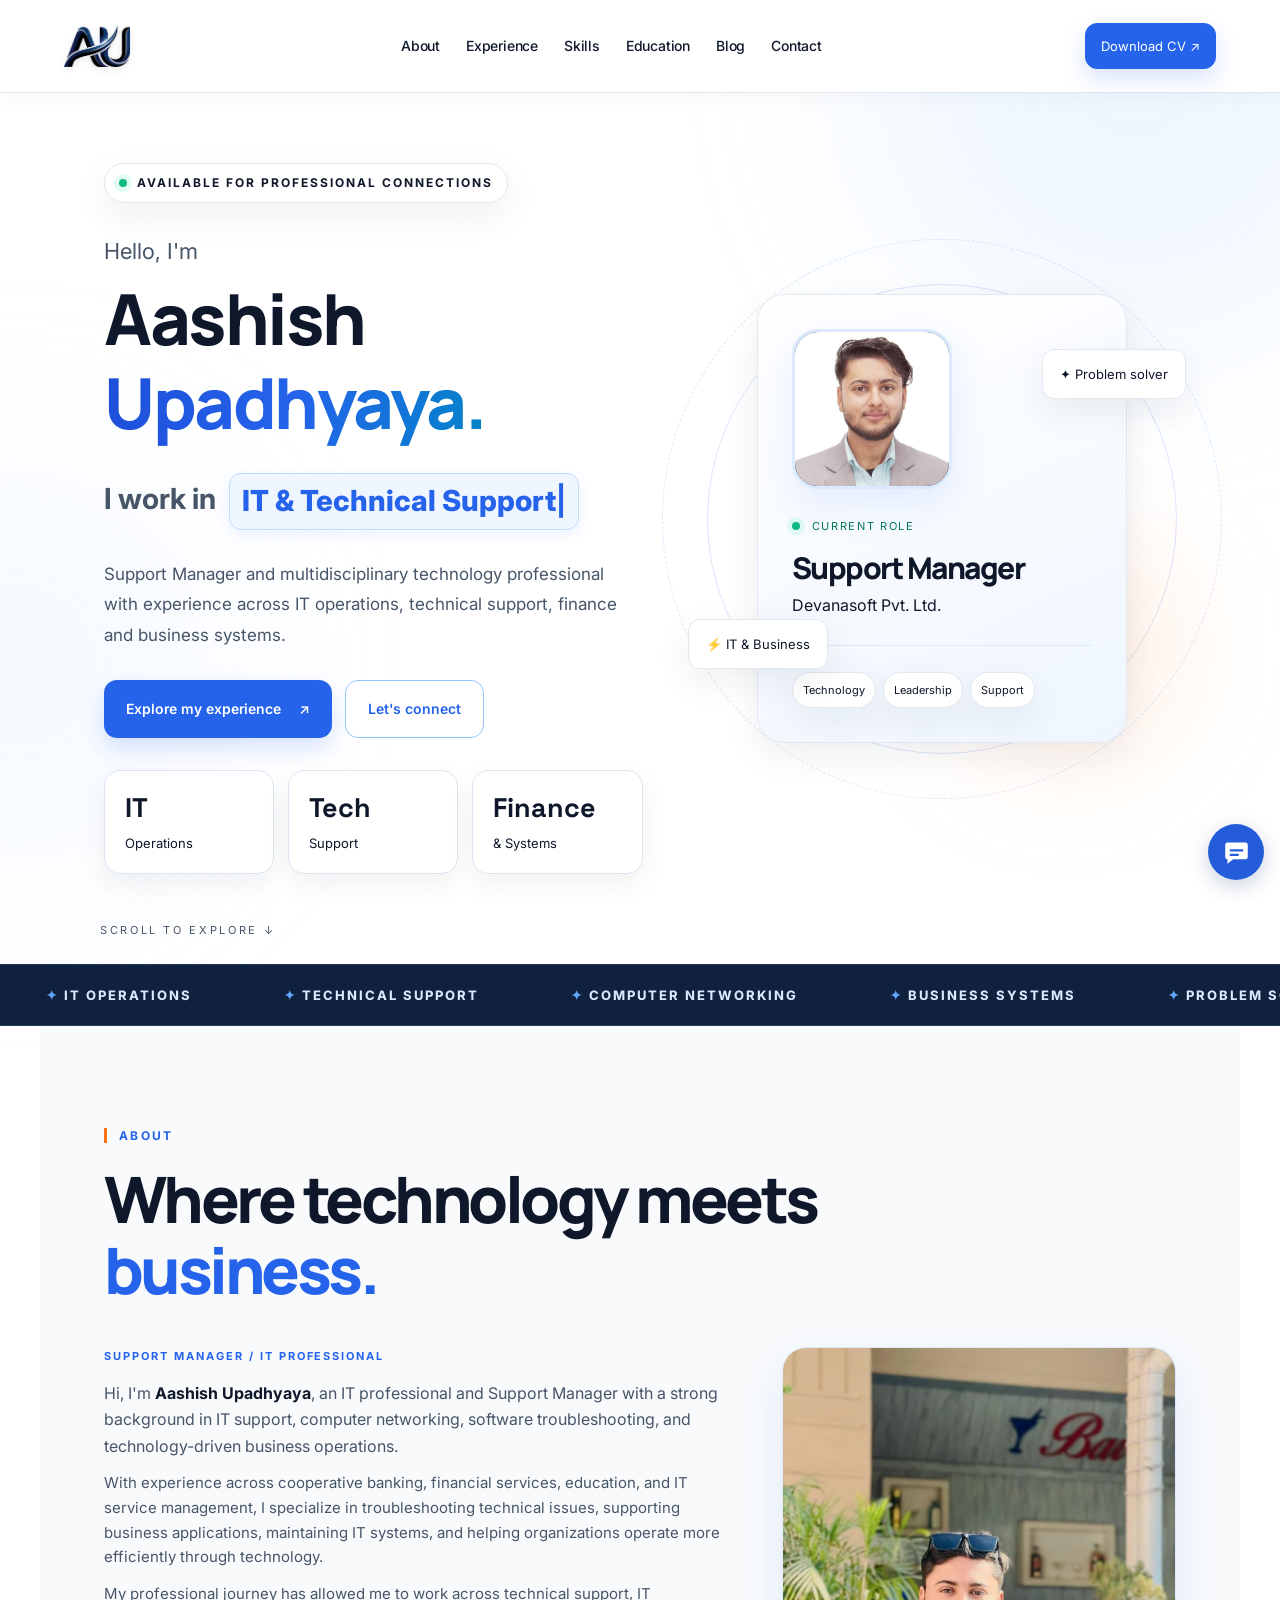
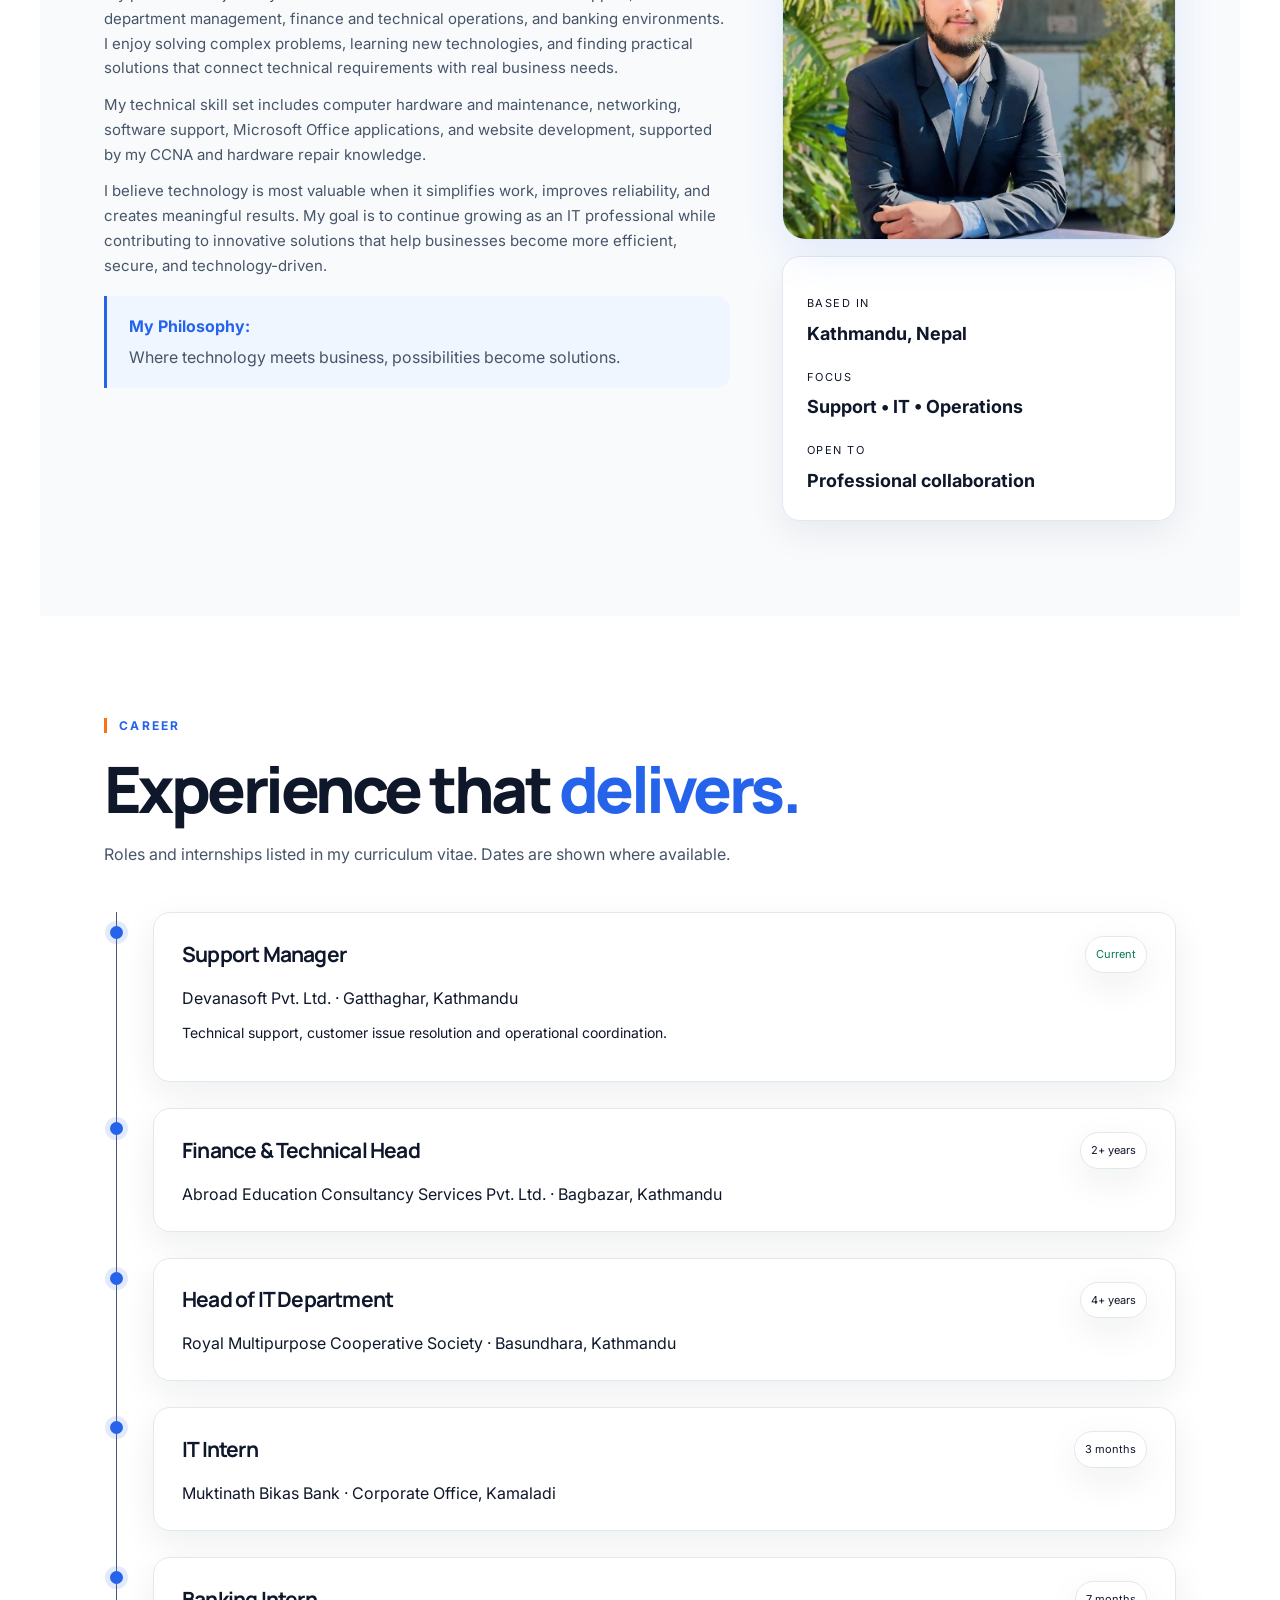
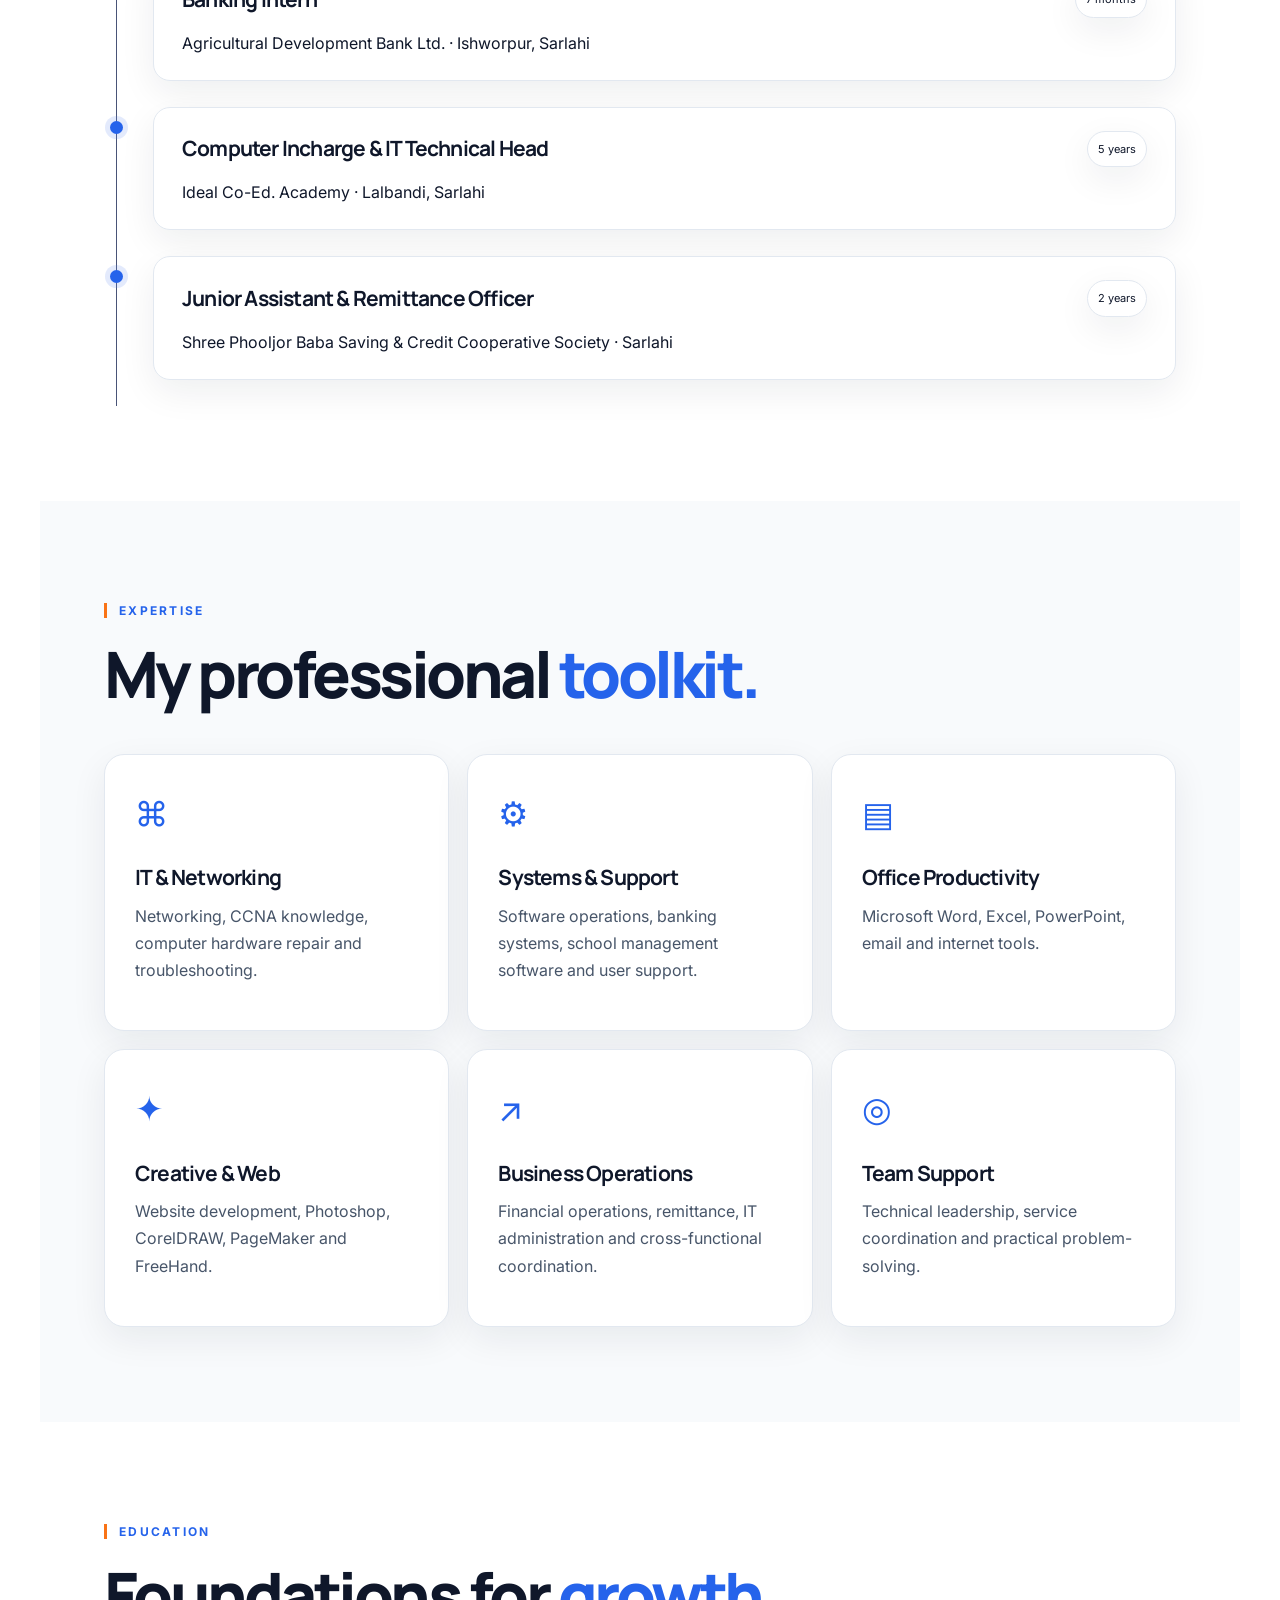
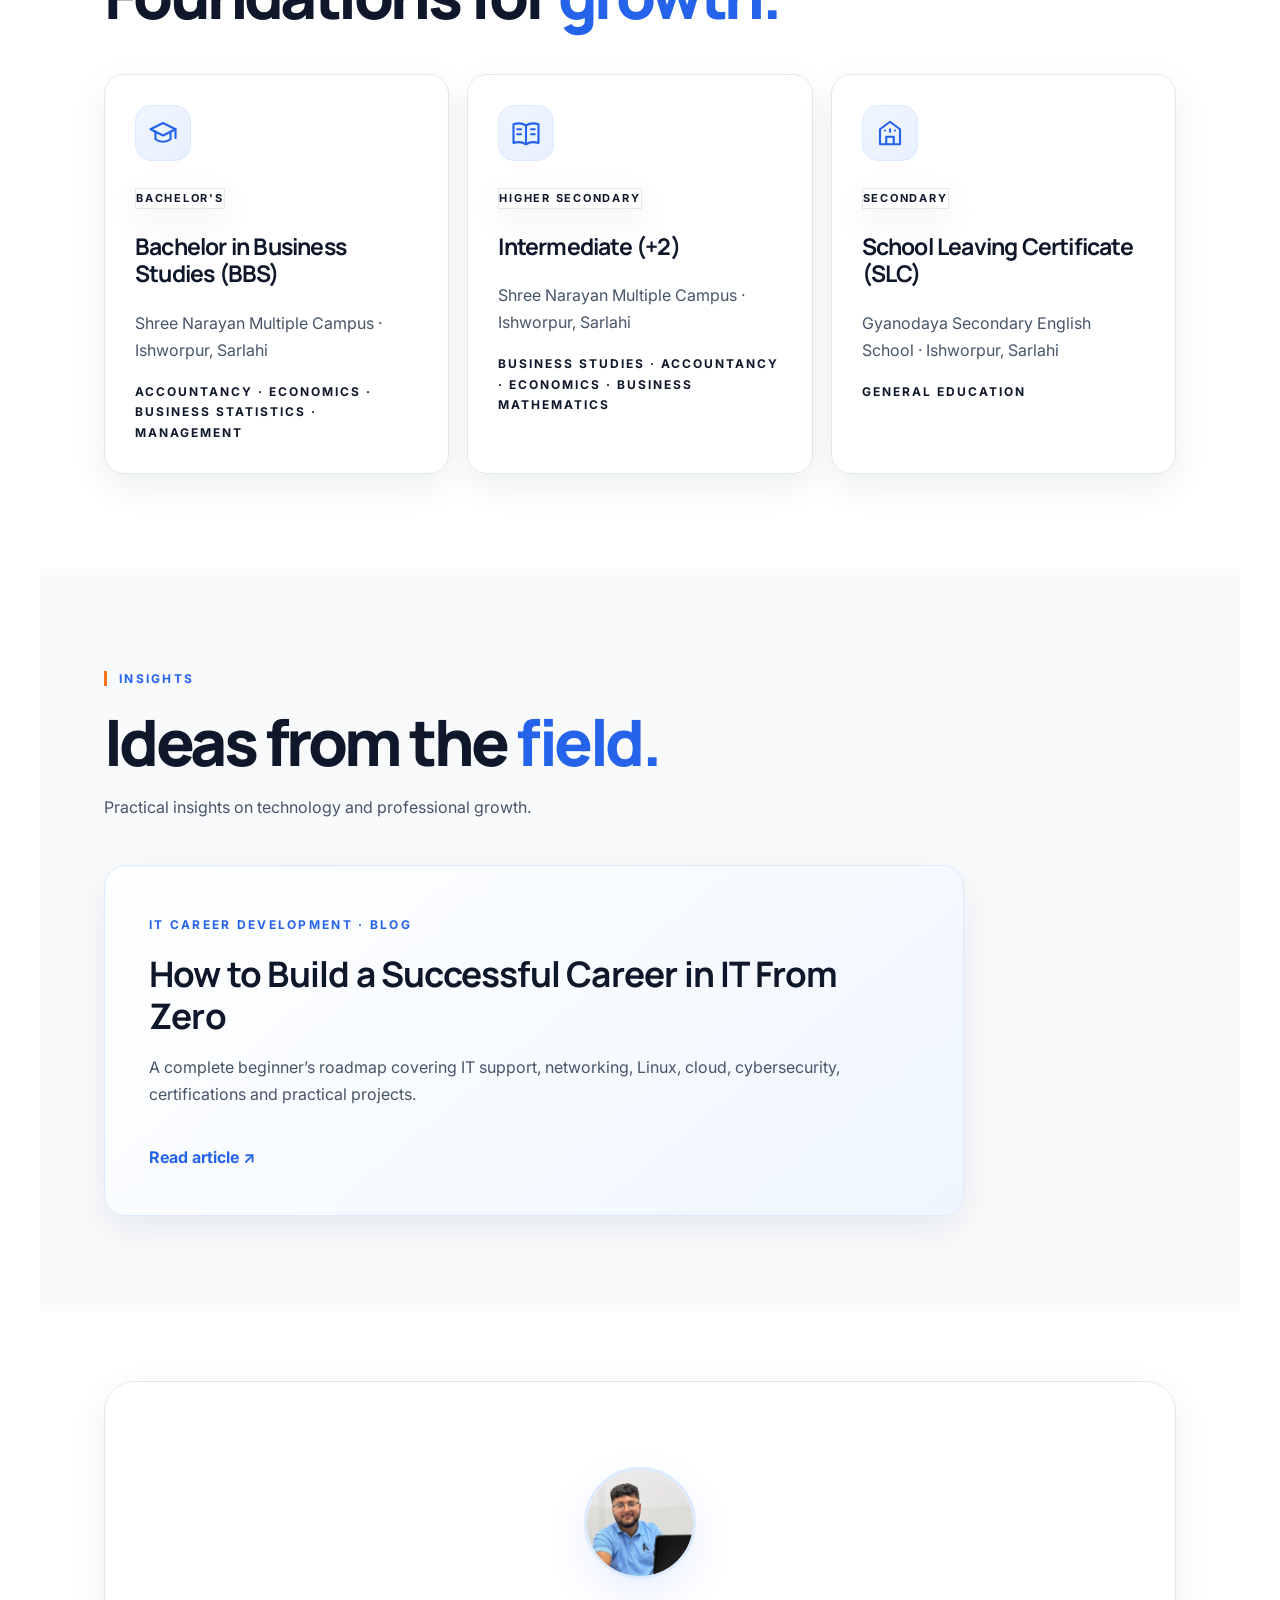
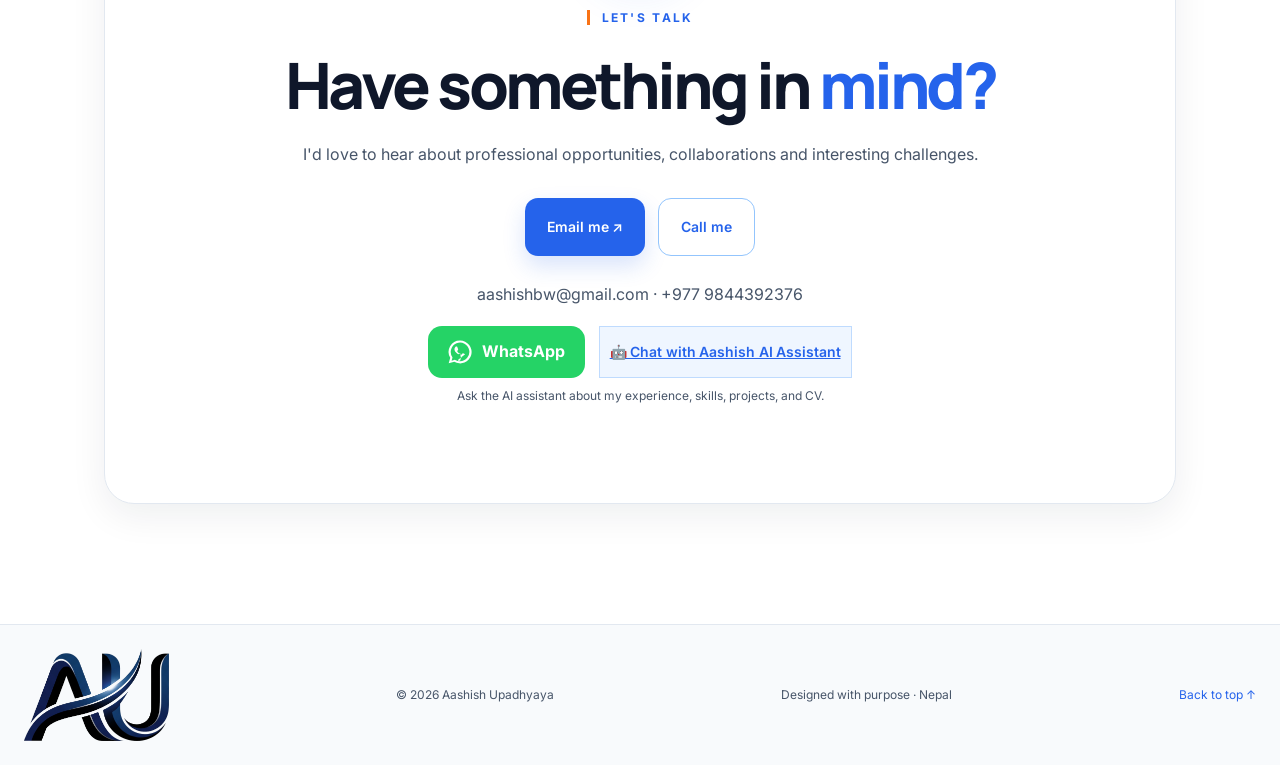
==== commit 757e97fe: "Add degree icons to education cards" ====
--- a/index.html
+++ b/index.html
@@ -264,7 +264,7 @@
 .bpFab, .bp-fab, .bpWebchatFab, .bp-webchat-fab,
 [data-testid="bp-webchat-fab"], [data-testid="webchat-fab"]{display:none!important}
 @media(max-width:600px){.au-contact-actions{flex-direction:column}.au-contact-actions>*{width:min(100%,340px);box-sizing:border-box}}
-</style></head><body><div class="glow glow-a"></div><div class="glow glow-b"></div><header class="nav"><a class="brand" href="#home"><span class="brand-icon"><img alt="AU logo" class="au-brand-image" src="au-logo.png"/></span></a><button aria-expanded="false" aria-label="Toggle menu" class="menu" id="menu">☰</button><nav id="links"><a href="#about">About</a><a href="#experience">Experience</a><a href="#skills">Skills</a><a href="#education">Education</a><a href="#blog">Blog</a><a href="#contact">Contact</a></nav><a class="nav-cta" download="" href="./Aashish_Upadhyaya_CV.pdf">Download CV ↗</a></header><main><section class="hero section" id="home"><div class="hero-copy reveal"><div class="eyebrow"><span class="pulse"></span> Available for professional connections</div><p class="intro">Hello, I'm</p><h1>Aashish<br/><span class="gradient">Upadhyaya.</span></h1><p class="type-row">I work in <span class="role-highlight"><span id="type"></span><span class="cursor">|</span></span></p><p class="lead">Support Manager and multidisciplinary technology professional with experience across IT operations, technical support, finance and business systems.</p><div class="actions"><a class="btn primary" href="#experience">Explore my experience <span>↗</span></a><a class="btn outline" href="#contact">Let's connect</a></div><div class="mini-stats"><div><strong>IT</strong><span>Operations</span></div><div><strong>Tech</strong><span>Support</span></div><div><strong>Finance</strong><span>&amp; Systems</span></div></div></div><div class="hero-visual reveal"><div class="orbit orbit-one"></div><div class="orbit orbit-two"></div><div class="hero-card"><img alt="Aashish Upadhyaya working at a laptop" class="avatar hero-photo" loading="eager" src="./hero-profile.jpg"/><div class="status"><span class="pulse"></span> CURRENT ROLE</div><h2>Support Manager</h2><p>Devanasoft Pvt. Ltd.</p><div class="card-line"></div><div class="chips"><span>Technology</span><span>Leadership</span><span>Support</span></div></div><div class="float-chip chip-top">✦ Problem solver</div><div class="float-chip chip-bottom">⚡ IT &amp; Business</div></div><a class="scroll-hint" href="#about">SCROLL TO EXPLORE ↓</a></section><div class="expertise-marquee" aria-label="Professional expertise"><div class="expertise-track" aria-hidden="true"><span>✦ IT OPERATIONS</span><span>✦ TECHNICAL SUPPORT</span><span>✦ COMPUTER NETWORKING</span><span>✦ BUSINESS SYSTEMS</span><span>✦ PROBLEM SOLVING</span><span>✦ IT OPERATIONS</span><span>✦ TECHNICAL SUPPORT</span><span>✦ COMPUTER NETWORKING</span><span>✦ BUSINESS SYSTEMS</span><span>✦ PROBLEM SOLVING</span></div></div><section class="section content-section" id="about"><div class="section-heading reveal"><span class="kicker">ABOUT</span><h2>Where technology meets <span class="gradient">business.</span></h2></div><div class="about-grid"><div class="about-copy"><div class="about-copy-label">SUPPORT MANAGER  /  IT PROFESSIONAL</div><p class="body-large reveal about-paragraph">Hi, I'm <strong>Aashish Upadhyaya</strong>, an IT professional and Support Manager with a strong background in IT support, computer networking, software troubleshooting, and technology-driven business operations.</p><p class="body-large reveal about-paragraph">With experience across cooperative banking, financial services, education, and IT service management, I specialize in troubleshooting technical issues, supporting business applications, maintaining IT systems, and helping organizations operate more efficiently through technology.</p><p class="body-large reveal about-paragraph">My professional journey has allowed me to work across technical support, IT department management, finance and technical operations, and banking environments. I enjoy solving complex problems, learning new technologies, and finding practical solutions that connect technical requirements with real business needs.</p><p class="body-large reveal about-paragraph">My technical skill set includes computer hardware and maintenance, networking, software support, Microsoft Office applications, and website development, supported by my CCNA and hardware repair knowledge.</p><p class="body-large reveal about-paragraph">I believe technology is most valuable when it simplifies work, improves reliability, and creates meaningful results. My goal is to continue growing as an IT professional while contributing to innovative solutions that help businesses become more efficient, secure, and technology-driven.</p><p class="about-philosophy reveal"><strong>My Philosophy: </strong>Where technology meets business, possibilities become solutions.</p></div><div class="about-visual reveal"><img alt="Aashish Upadhyaya in a formal suit" class="about-photo reveal" loading="lazy" src="./about-profile.jpg"/><div class="about-panel reveal"><span>BASED IN</span><strong>Kathmandu, Nepal</strong><span>FOCUS</span><strong>Support • IT • Operations</strong><span>OPEN TO</span><strong>Professional collaboration</strong></div></div></div></section><section class="section content-section" id="experience"><div class="section-heading reveal"><span class="kicker">CAREER</span><h2>Experience that <span class="gradient">delivers.</span></h2><p>Roles and internships listed in my curriculum vitae. Dates are shown where available.</p></div><div class="timeline"><article class="job reveal"><div class="job-dot"></div><div class="job-content"><div class="job-head"><h3>Support Manager</h3><span class="tag tag-current">Current</span></div><p class="org">Devanasoft Pvt. Ltd. · Gatthaghar, Kathmandu</p><p>Technical support, customer issue resolution and operational coordination.</p></div></article><article class="job reveal"><div class="job-dot"></div><div class="job-content"><div class="job-head"><h3>Finance &amp; Technical Head</h3><span class="tag">2+ years</span></div><p class="org">Abroad Education Consultancy Services Pvt. Ltd. · Bagbazar, Kathmandu</p></div></article><article class="job reveal"><div class="job-dot"></div><div class="job-content"><div class="job-head"><h3>Head of IT Department</h3><span class="tag">4+ years</span></div><p class="org">Royal Multipurpose Cooperative Society · Basundhara, Kathmandu</p></div></article><article class="job reveal"><div class="job-dot"></div><div class="job-content"><div class="job-head"><h3>IT Intern</h3><span class="tag">3 months</span></div><p class="org">Muktinath Bikas Bank · Corporate Office, Kamaladi</p></div></article><article class="job reveal"><div class="job-dot"></div><div class="job-content"><div class="job-head"><h3>Banking Intern</h3><span class="tag">7 months</span></div><p class="org">Agricultural Development Bank Ltd. · Ishworpur, Sarlahi</p></div></article><article class="job reveal"><div class="job-dot"></div><div class="job-content"><div class="job-head"><h3>Computer Incharge &amp; IT Technical Head</h3><span class="tag">5 years</span></div><p class="org">Ideal Co-Ed. Academy · Lalbandi, Sarlahi</p></div></article><article class="job reveal"><div class="job-dot"></div><div class="job-content"><div class="job-head"><h3>Junior Assistant &amp; Remittance Officer</h3><span class="tag">2 years</span></div><p class="org">Shree Phooljor Baba Saving &amp; Credit Cooperative Society · Sarlahi</p></div></article></div></section><section class="section content-section" id="skills"><div class="section-heading reveal"><span class="kicker">EXPERTISE</span><h2>My professional <span class="gradient">toolkit.</span></h2></div><div class="skills-grid"><div class="skill-card reveal"><span class="skill-icon">⌘</span><h3>IT &amp; Networking</h3><p>Networking, CCNA knowledge, computer hardware repair and troubleshooting.</p></div><div class="skill-card reveal"><span class="skill-icon">⚙</span><h3>Systems &amp; Support</h3><p>Software operations, banking systems, school management software and user support.</p></div><div class="skill-card reveal"><span class="skill-icon">▤</span><h3>Office Productivity</h3><p>Microsoft Word, Excel, PowerPoint, email and internet tools.</p></div><div class="skill-card reveal"><span class="skill-icon">✦</span><h3>Creative &amp; Web</h3><p>Website development, Photoshop, CorelDRAW, PageMaker and FreeHand.</p></div><div class="skill-card reveal"><span class="skill-icon">↗</span><h3>Business Operations</h3><p>Financial operations, remittance, IT administration and cross-functional coordination.</p></div><div class="skill-card reveal"><span class="skill-icon">◎</span><h3>Team Support</h3><p>Technical leadership, service coordination and practical problem-solving.</p></div></div></section><section class="section content-section" id="education"><div class="section-heading reveal"><span class="kicker">EDUCATION</span><h2>Foundations for <span class="gradient">growth.</span></h2></div><div class="edu-grid"><div class="edu-card reveal"><span class="edu-type">BACHELOR'S</span><h3>Bachelor in Business Studies (BBS)</h3><p>Shree Narayan Multiple Campus · Ishworpur, Sarlahi</p><small>Accountancy · Economics · Business Statistics · Management</small></div><div class="edu-card reveal"><span class="edu-type">HIGHER SECONDARY</span><h3>Intermediate (+2)</h3><p>Shree Narayan Multiple Campus · Ishworpur, Sarlahi</p><small>Business Studies · Accountancy · Economics · Business Mathematics</small></div><div class="edu-card reveal"><span class="edu-type">SECONDARY</span><h3>School Leaving Certificate (SLC)</h3><p>Gyanodaya Secondary English School · Ishworpur, Sarlahi</p><small>General education</small></div></div></section><section class="section content-section" id="blog"><div class="section-heading reveal"><span class="kicker">INSIGHTS</span><h2>Ideas from the <span class="gradient">field.</span></h2><p>Practical insights on technology and professional growth.</p></div><a class="blog-feature reveal" href="./blog.html" style="display:block;text-decoration:none;color:inherit;background:rgba(24,32,59,.84);border:1px solid rgba(132,154,255,.25);border-radius:22px;padding:clamp(24px,4vw,44px);max-width:860px;transition:transform .25s,border-color .25s"><span class="kicker">IT CAREER DEVELOPMENT · BLOG</span><h3 style="font-size:clamp(1.5rem,3vw,2.2rem);margin:16px 0">How to Build a Successful Career in IT From Zero</h3><p style="opacity:.78;line-height:1.7">A complete beginner’s roadmap covering IT support, networking, Linux, cloud, cybersecurity, certifications and practical projects.</p><strong style="display:inline-block;margin-top:20px;color:#83c8ff">Read article ↗</strong></a></section><section class="section contact-section" id="contact"><div class="contact-box reveal"><img alt="Professional headshot of Aashish Upadhyaya" class="contact-photo" loading="lazy" src="./formal-profile.jpg"/><span class="kicker">LET'S TALK</span><h2>Have something in <span class="gradient">mind?</span></h2><p>I'd love to hear about professional opportunities, collaborations and interesting challenges.</p><div class="actions center"><a class="btn primary" href="mailto:aashishbw@gmail.com">Email me ↗</a><a class="btn outline" href="tel:+9779844392376">Call me</a></div><p class="contact-email">aashishbw@gmail.com · +977 9844392376</p><div class="au-contact-actions"><a aria-label="Chat with Aashish on WhatsApp" class="btn au-whatsapp-inline" href="https://wa.me/9779844392376?text=Hello%20Aashish%2C%20I%20recently%20visited%20your%20portfolio%20website%20and%20would%20like%20to%20connect%20with%20you%20to%20discuss%20a%20potential%20opportunity%20or%20inquiry." rel="noopener noreferrer" target="_blank" title="Chat on WhatsApp">
+</style><style id="degree-icons">#education .degree-icon{display:flex;align-items:center;justify-content:center;width:56px;height:56px;margin:0 0 22px;border:1px solid #dbeafe;border-radius:16px;color:#2563eb;background:linear-gradient(145deg,#eff6ff,#e8f0ff)}#education .degree-icon svg{display:block;width:30px;height:30px}#education .edu-type{display:inline-block}@media(max-width:600px){#education .degree-icon{width:50px;height:50px;margin-bottom:18px;border-radius:14px}#education .degree-icon svg{width:27px;height:27px}}</style></head><body><div class="glow glow-a"></div><div class="glow glow-b"></div><header class="nav"><a class="brand" href="#home"><span class="brand-icon"><img alt="AU logo" class="au-brand-image" src="au-logo.png"/></span></a><button aria-expanded="false" aria-label="Toggle menu" class="menu" id="menu">☰</button><nav id="links"><a href="#about">About</a><a href="#experience">Experience</a><a href="#skills">Skills</a><a href="#education">Education</a><a href="#blog">Blog</a><a href="#contact">Contact</a></nav><a class="nav-cta" download="" href="./Aashish_Upadhyaya_CV.pdf">Download CV ↗</a></header><main><section class="hero section" id="home"><div class="hero-copy reveal"><div class="eyebrow"><span class="pulse"></span> Available for professional connections</div><p class="intro">Hello, I'm</p><h1>Aashish<br/><span class="gradient">Upadhyaya.</span></h1><p class="type-row">I work in <span class="role-highlight"><span id="type"></span><span class="cursor">|</span></span></p><p class="lead">Support Manager and multidisciplinary technology professional with experience across IT operations, technical support, finance and business systems.</p><div class="actions"><a class="btn primary" href="#experience">Explore my experience <span>↗</span></a><a class="btn outline" href="#contact">Let's connect</a></div><div class="mini-stats"><div><strong>IT</strong><span>Operations</span></div><div><strong>Tech</strong><span>Support</span></div><div><strong>Finance</strong><span>&amp; Systems</span></div></div></div><div class="hero-visual reveal"><div class="orbit orbit-one"></div><div class="orbit orbit-two"></div><div class="hero-card"><img alt="Aashish Upadhyaya working at a laptop" class="avatar hero-photo" loading="eager" src="./hero-profile.jpg"/><div class="status"><span class="pulse"></span> CURRENT ROLE</div><h2>Support Manager</h2><p>Devanasoft Pvt. Ltd.</p><div class="card-line"></div><div class="chips"><span>Technology</span><span>Leadership</span><span>Support</span></div></div><div class="float-chip chip-top">✦ Problem solver</div><div class="float-chip chip-bottom">⚡ IT &amp; Business</div></div><a class="scroll-hint" href="#about">SCROLL TO EXPLORE ↓</a></section><div class="expertise-marquee" aria-label="Professional expertise"><div class="expertise-track" aria-hidden="true"><span>✦ IT OPERATIONS</span><span>✦ TECHNICAL SUPPORT</span><span>✦ COMPUTER NETWORKING</span><span>✦ BUSINESS SYSTEMS</span><span>✦ PROBLEM SOLVING</span><span>✦ IT OPERATIONS</span><span>✦ TECHNICAL SUPPORT</span><span>✦ COMPUTER NETWORKING</span><span>✦ BUSINESS SYSTEMS</span><span>✦ PROBLEM SOLVING</span></div></div><section class="section content-section" id="about"><div class="section-heading reveal"><span class="kicker">ABOUT</span><h2>Where technology meets <span class="gradient">business.</span></h2></div><div class="about-grid"><div class="about-copy"><div class="about-copy-label">SUPPORT MANAGER  /  IT PROFESSIONAL</div><p class="body-large reveal about-paragraph">Hi, I'm <strong>Aashish Upadhyaya</strong>, an IT professional and Support Manager with a strong background in IT support, computer networking, software troubleshooting, and technology-driven business operations.</p><p class="body-large reveal about-paragraph">With experience across cooperative banking, financial services, education, and IT service management, I specialize in troubleshooting technical issues, supporting business applications, maintaining IT systems, and helping organizations operate more efficiently through technology.</p><p class="body-large reveal about-paragraph">My professional journey has allowed me to work across technical support, IT department management, finance and technical operations, and banking environments. I enjoy solving complex problems, learning new technologies, and finding practical solutions that connect technical requirements with real business needs.</p><p class="body-large reveal about-paragraph">My technical skill set includes computer hardware and maintenance, networking, software support, Microsoft Office applications, and website development, supported by my CCNA and hardware repair knowledge.</p><p class="body-large reveal about-paragraph">I believe technology is most valuable when it simplifies work, improves reliability, and creates meaningful results. My goal is to continue growing as an IT professional while contributing to innovative solutions that help businesses become more efficient, secure, and technology-driven.</p><p class="about-philosophy reveal"><strong>My Philosophy: </strong>Where technology meets business, possibilities become solutions.</p></div><div class="about-visual reveal"><img alt="Aashish Upadhyaya in a formal suit" class="about-photo reveal" loading="lazy" src="./about-profile.jpg"/><div class="about-panel reveal"><span>BASED IN</span><strong>Kathmandu, Nepal</strong><span>FOCUS</span><strong>Support • IT • Operations</strong><span>OPEN TO</span><strong>Professional collaboration</strong></div></div></div></section><section class="section content-section" id="experience"><div class="section-heading reveal"><span class="kicker">CAREER</span><h2>Experience that <span class="gradient">delivers.</span></h2><p>Roles and internships listed in my curriculum vitae. Dates are shown where available.</p></div><div class="timeline"><article class="job reveal"><div class="job-dot"></div><div class="job-content"><div class="job-head"><h3>Support Manager</h3><span class="tag tag-current">Current</span></div><p class="org">Devanasoft Pvt. Ltd. · Gatthaghar, Kathmandu</p><p>Technical support, customer issue resolution and operational coordination.</p></div></article><article class="job reveal"><div class="job-dot"></div><div class="job-content"><div class="job-head"><h3>Finance &amp; Technical Head</h3><span class="tag">2+ years</span></div><p class="org">Abroad Education Consultancy Services Pvt. Ltd. · Bagbazar, Kathmandu</p></div></article><article class="job reveal"><div class="job-dot"></div><div class="job-content"><div class="job-head"><h3>Head of IT Department</h3><span class="tag">4+ years</span></div><p class="org">Royal Multipurpose Cooperative Society · Basundhara, Kathmandu</p></div></article><article class="job reveal"><div class="job-dot"></div><div class="job-content"><div class="job-head"><h3>IT Intern</h3><span class="tag">3 months</span></div><p class="org">Muktinath Bikas Bank · Corporate Office, Kamaladi</p></div></article><article class="job reveal"><div class="job-dot"></div><div class="job-content"><div class="job-head"><h3>Banking Intern</h3><span class="tag">7 months</span></div><p class="org">Agricultural Development Bank Ltd. · Ishworpur, Sarlahi</p></div></article><article class="job reveal"><div class="job-dot"></div><div class="job-content"><div class="job-head"><h3>Computer Incharge &amp; IT Technical Head</h3><span class="tag">5 years</span></div><p class="org">Ideal Co-Ed. Academy · Lalbandi, Sarlahi</p></div></article><article class="job reveal"><div class="job-dot"></div><div class="job-content"><div class="job-head"><h3>Junior Assistant &amp; Remittance Officer</h3><span class="tag">2 years</span></div><p class="org">Shree Phooljor Baba Saving &amp; Credit Cooperative Society · Sarlahi</p></div></article></div></section><section class="section content-section" id="skills"><div class="section-heading reveal"><span class="kicker">EXPERTISE</span><h2>My professional <span class="gradient">toolkit.</span></h2></div><div class="skills-grid"><div class="skill-card reveal"><span class="skill-icon">⌘</span><h3>IT &amp; Networking</h3><p>Networking, CCNA knowledge, computer hardware repair and troubleshooting.</p></div><div class="skill-card reveal"><span class="skill-icon">⚙</span><h3>Systems &amp; Support</h3><p>Software operations, banking systems, school management software and user support.</p></div><div class="skill-card reveal"><span class="skill-icon">▤</span><h3>Office Productivity</h3><p>Microsoft Word, Excel, PowerPoint, email and internet tools.</p></div><div class="skill-card reveal"><span class="skill-icon">✦</span><h3>Creative &amp; Web</h3><p>Website development, Photoshop, CorelDRAW, PageMaker and FreeHand.</p></div><div class="skill-card reveal"><span class="skill-icon">↗</span><h3>Business Operations</h3><p>Financial operations, remittance, IT administration and cross-functional coordination.</p></div><div class="skill-card reveal"><span class="skill-icon">◎</span><h3>Team Support</h3><p>Technical leadership, service coordination and practical problem-solving.</p></div></div></section><section class="section content-section" id="education"><div class="section-heading reveal"><span class="kicker">EDUCATION</span><h2>Foundations for <span class="gradient">growth.</span></h2></div><div class="edu-grid"><div class="edu-card reveal"><span class="degree-icon" aria-hidden="true"><svg viewBox="0 0 24 24" fill="none" stroke="currentColor" stroke-width="1.7" stroke-linecap="round" stroke-linejoin="round" focusable="false"><path d="m2 9 10-5 10 5-10 5L2 9Z"/><path d="M6 11v6c3.5 2.7 8.5 2.7 12 0v-6M22 9v7"/></svg></span><span class="edu-type">BACHELOR'S</span><h3>Bachelor in Business Studies (BBS)</h3><p>Shree Narayan Multiple Campus · Ishworpur, Sarlahi</p><small>Accountancy · Economics · Business Statistics · Management</small></div><div class="edu-card reveal"><span class="degree-icon" aria-hidden="true"><svg viewBox="0 0 24 24" fill="none" stroke="currentColor" stroke-width="1.7" stroke-linecap="round" stroke-linejoin="round" focusable="false"><path d="M12 6C9 4 5 4 2 5v15c3-1 7-1 10 1 3-2 7-2 10-1V5c-3-1-7-1-10 1Zm0 0v15"/><path d="M5 9h3M5 13h3M16 9h3M16 13h3"/></svg></span><span class="edu-type">HIGHER SECONDARY</span><h3>Intermediate (+2)</h3><p>Shree Narayan Multiple Campus · Ishworpur, Sarlahi</p><small>Business Studies · Accountancy · Economics · Business Mathematics</small></div><div class="edu-card reveal"><span class="degree-icon" aria-hidden="true"><svg viewBox="0 0 24 24" fill="none" stroke="currentColor" stroke-width="1.7" stroke-linecap="round" stroke-linejoin="round" focusable="false"><path d="m4 9 8-6 8 6v12H4V9ZM9 21v-6h6v6M8 10h.01M16 10h.01M12 9v2"/></svg></span><span class="edu-type">SECONDARY</span><h3>School Leaving Certificate (SLC)</h3><p>Gyanodaya Secondary English School · Ishworpur, Sarlahi</p><small>General education</small></div></div></section><section class="section content-section" id="blog"><div class="section-heading reveal"><span class="kicker">INSIGHTS</span><h2>Ideas from the <span class="gradient">field.</span></h2><p>Practical insights on technology and professional growth.</p></div><a class="blog-feature reveal" href="./blog.html" style="display:block;text-decoration:none;color:inherit;background:rgba(24,32,59,.84);border:1px solid rgba(132,154,255,.25);border-radius:22px;padding:clamp(24px,4vw,44px);max-width:860px;transition:transform .25s,border-color .25s"><span class="kicker">IT CAREER DEVELOPMENT · BLOG</span><h3 style="font-size:clamp(1.5rem,3vw,2.2rem);margin:16px 0">How to Build a Successful Career in IT From Zero</h3><p style="opacity:.78;line-height:1.7">A complete beginner’s roadmap covering IT support, networking, Linux, cloud, cybersecurity, certifications and practical projects.</p><strong style="display:inline-block;margin-top:20px;color:#83c8ff">Read article ↗</strong></a></section><section class="section contact-section" id="contact"><div class="contact-box reveal"><img alt="Professional headshot of Aashish Upadhyaya" class="contact-photo" loading="lazy" src="./formal-profile.jpg"/><span class="kicker">LET'S TALK</span><h2>Have something in <span class="gradient">mind?</span></h2><p>I'd love to hear about professional opportunities, collaborations and interesting challenges.</p><div class="actions center"><a class="btn primary" href="mailto:aashishbw@gmail.com">Email me ↗</a><a class="btn outline" href="tel:+9779844392376">Call me</a></div><p class="contact-email">aashishbw@gmail.com · +977 9844392376</p><div class="au-contact-actions"><a aria-label="Chat with Aashish on WhatsApp" class="btn au-whatsapp-inline" href="https://wa.me/9779844392376?text=Hello%20Aashish%2C%20I%20recently%20visited%20your%20portfolio%20website%20and%20would%20like%20to%20connect%20with%20you%20to%20discuss%20a%20potential%20opportunity%20or%20inquiry." rel="noopener noreferrer" target="_blank" title="Chat on WhatsApp">
 <svg aria-hidden="true" viewbox="0 0 32 32" xmlns="http://www.w3.org/2000/svg"><path d="M16 .8A15.1 15.1 0 0 0 3 23.7L.9 31l7.5-2A15.2 15.2 0 1 0 16 .8zm0 27.5a12.3 12.3 0 0 1-6.3-1.7l-.5-.3-4.4 1.2 1.2-4.3-.3-.5A12.4 12.4 0 1 1 16 28.3zm6.8-9.3c-.4-.2-2.2-1.1-2.6-1.2-.3-.1-.6-.2-.8.2-.3.4-1 1.2-1.2 1.4-.2.2-.4.3-.8.1-.4-.2-1.6-.6-3-1.9-1.1-1-1.9-2.2-2.1-2.6-.2-.4 0-.6.2-.8l.6-.7c.2-.2.3-.4.4-.7.1-.2 0-.5 0-.7-.1-.2-.8-2-1.1-2.7-.3-.7-.6-.6-.8-.6h-.7c-.3 0-.7.1-1 .5s-1.3 1.3-1.3 3.1 1.3 3.6 1.5 3.6 3.6 5 5.1 2 1.4 3.6 1.9 4.8 2.1.7.1 1.4.1 2-.1.6-.2 2.2-.9 2.5-1.8.3-.9.3-1.7.2-1.8-.1-.2-.3-.3-.7-.5z"></path></svg>
 </a><button class="chat-link" id="chatButton" type="button">💬 Open live chat</button></div><p class="chat-note" id="chatNote">Chat with me directly using the live-chat assistant.</p></div></section></main><footer><img alt="AU logo" class="au-footer-image" src="au-logo.png"/><span>© <span id="year"></span> Aashish Upadhyaya</span><span>Designed with purpose · Nepal</span><a href="#home">Back to top ↑</a></footer><script src="script.js"></script><!-- Floating WhatsApp contact -->
 
@@ -299,20 +299,30 @@
 <script>
 (function(){
   const launcher = document.getElementById('au-fixed-chat');
+  let chatOpened = false;
+  function suppressNative(){
+    if(chatOpened) return;
+    if(window.botpress && typeof window.botpress.hide === 'function') window.botpress.hide();
+  }
+  function bindBotpress(){
+    if(!window.botpress || typeof window.botpress.on !== 'function') return false;
+    window.botpress.on('webchat:ready', suppressNative);
+    window.botpress.on('webchat:opened', function(){ chatOpened = true; });
+    window.botpress.on('webchat:closed', function(){ chatOpened = false; suppressNative(); });
+    suppressNative();
+    return true;
+  }
   launcher.addEventListener('click', function(){
-    if(window.botpress && typeof window.botpress.open === 'function'){
-      window.botpress.open();
-    }
+    if(!window.botpress) return;
+    if(typeof window.botpress.show === 'function') window.botpress.show();
+    if(typeof window.botpress.open === 'function') window.botpress.open();
   });
-  function hideNativeLauncher(){
-    if(window.botpress && typeof window.botpress.hide === 'function'){
-      window.botpress.hide();
-    }
-  }
-  if(window.botpress && typeof window.botpress.on === 'function'){
-    window.botpress.on('webchat:ready', hideNativeLauncher);
-  }
-  window.addEventListener('load', function(){setTimeout(hideNativeLauncher, 1500);});
+  if(!bindBotpress()){
+    let attempts = 0;
+    const timer = setInterval(function(){
+      if(bindBotpress() || ++attempts > 60) clearInterval(timer);
+    }, 500);
+  }
 })();
 </script>
 <!-- Botpress AI assistant for Aashish Upadhyaya -->
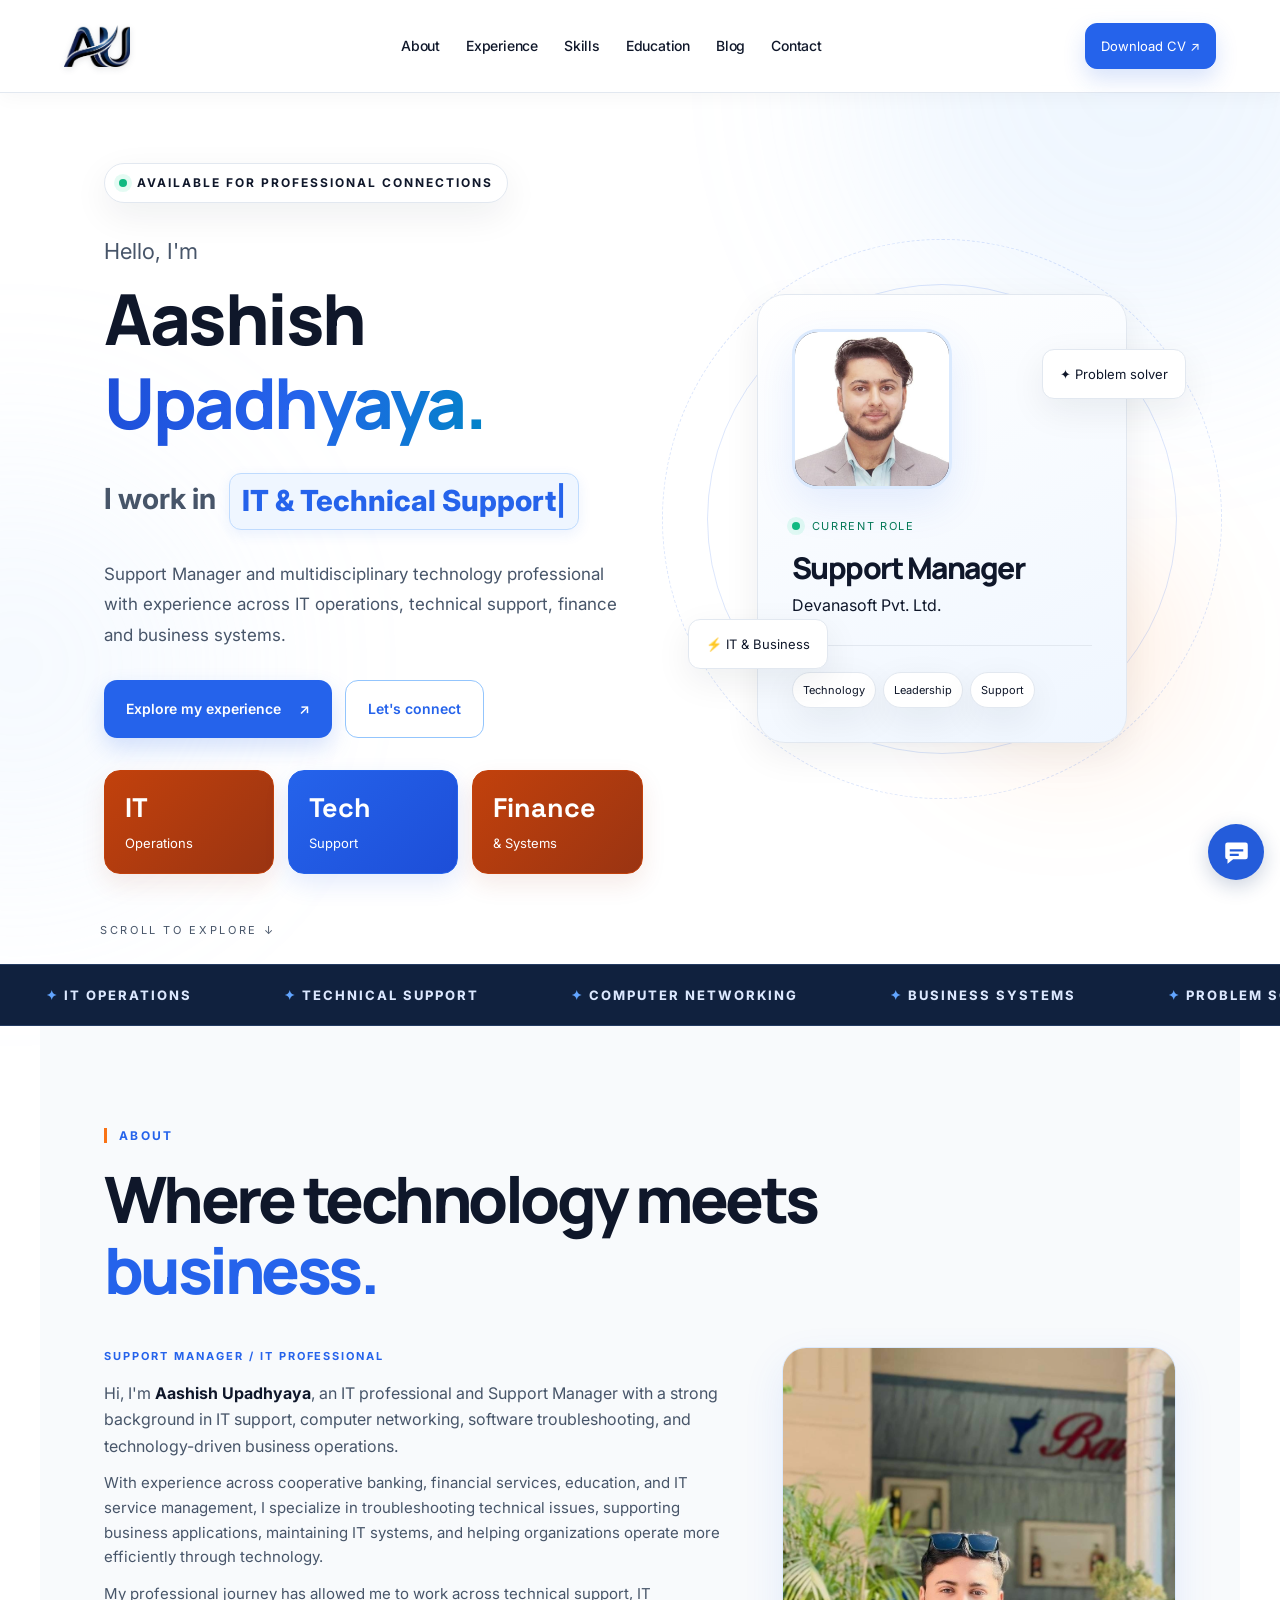
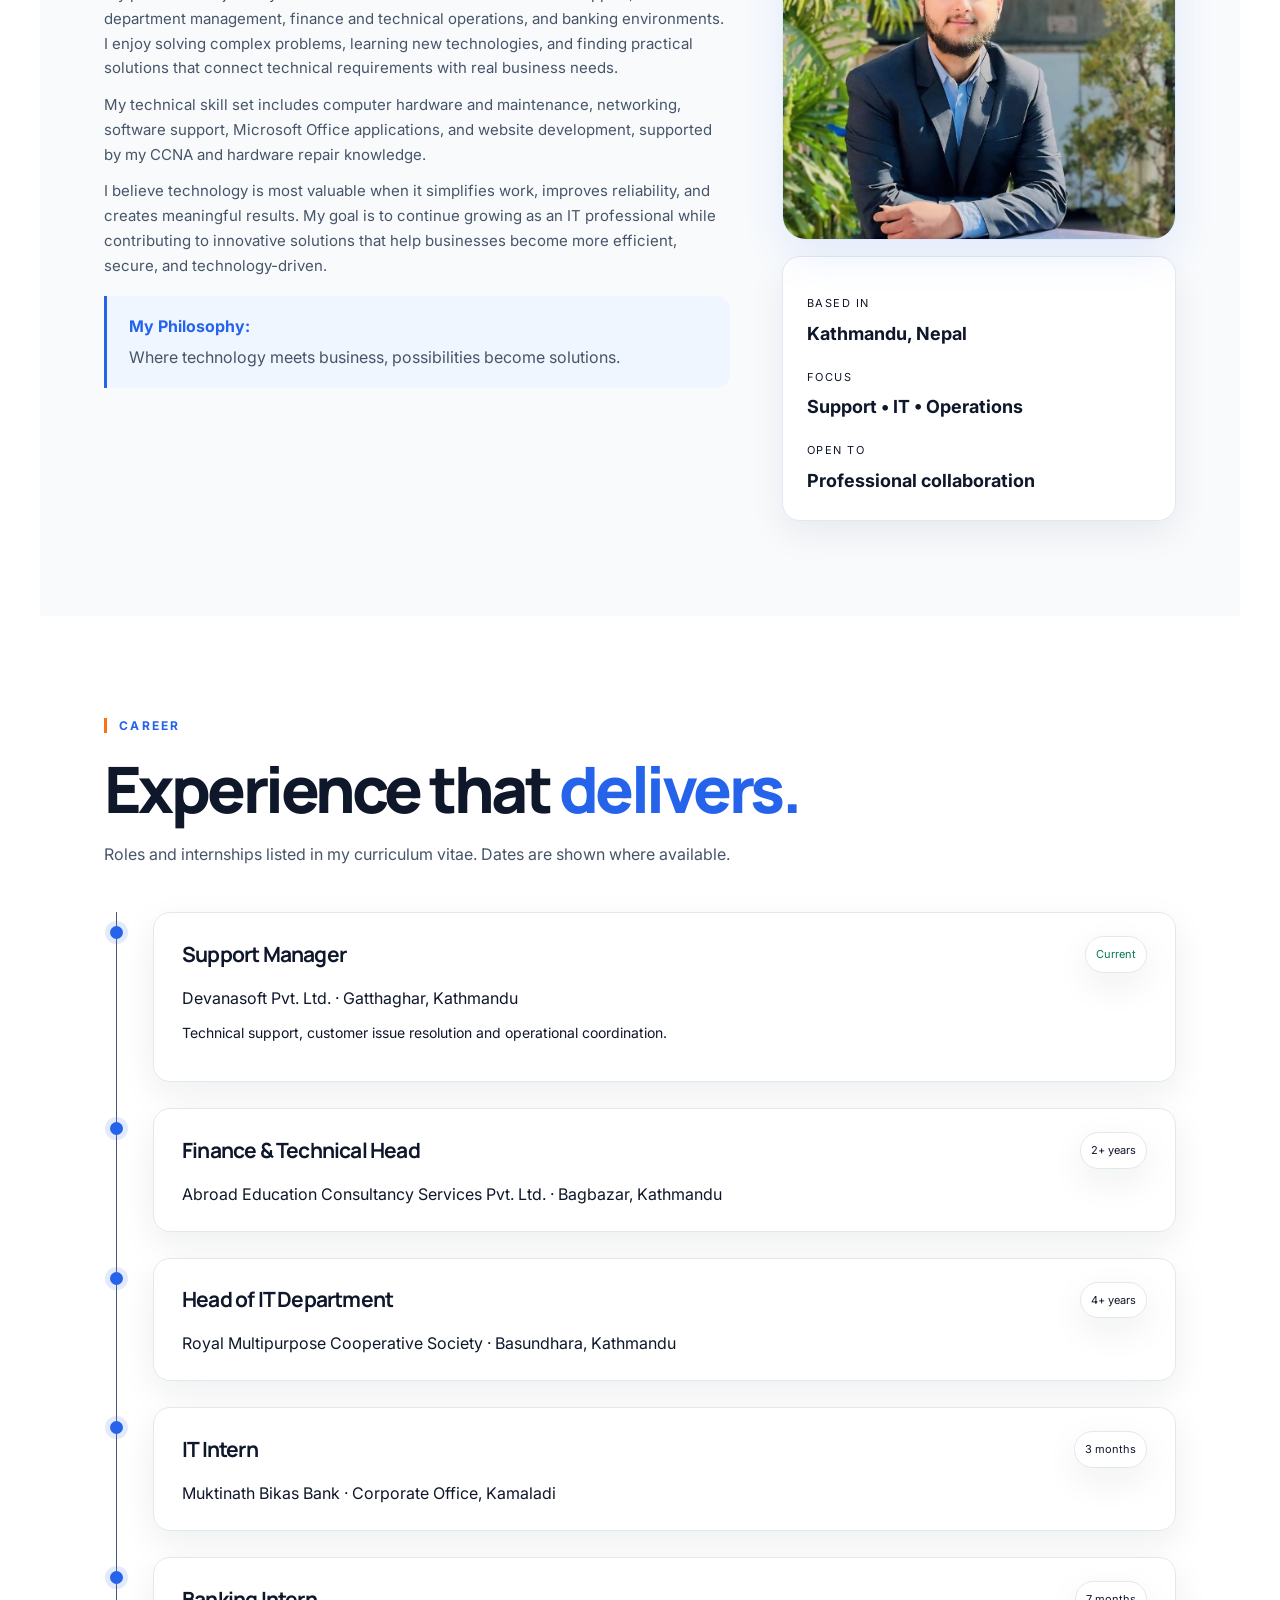
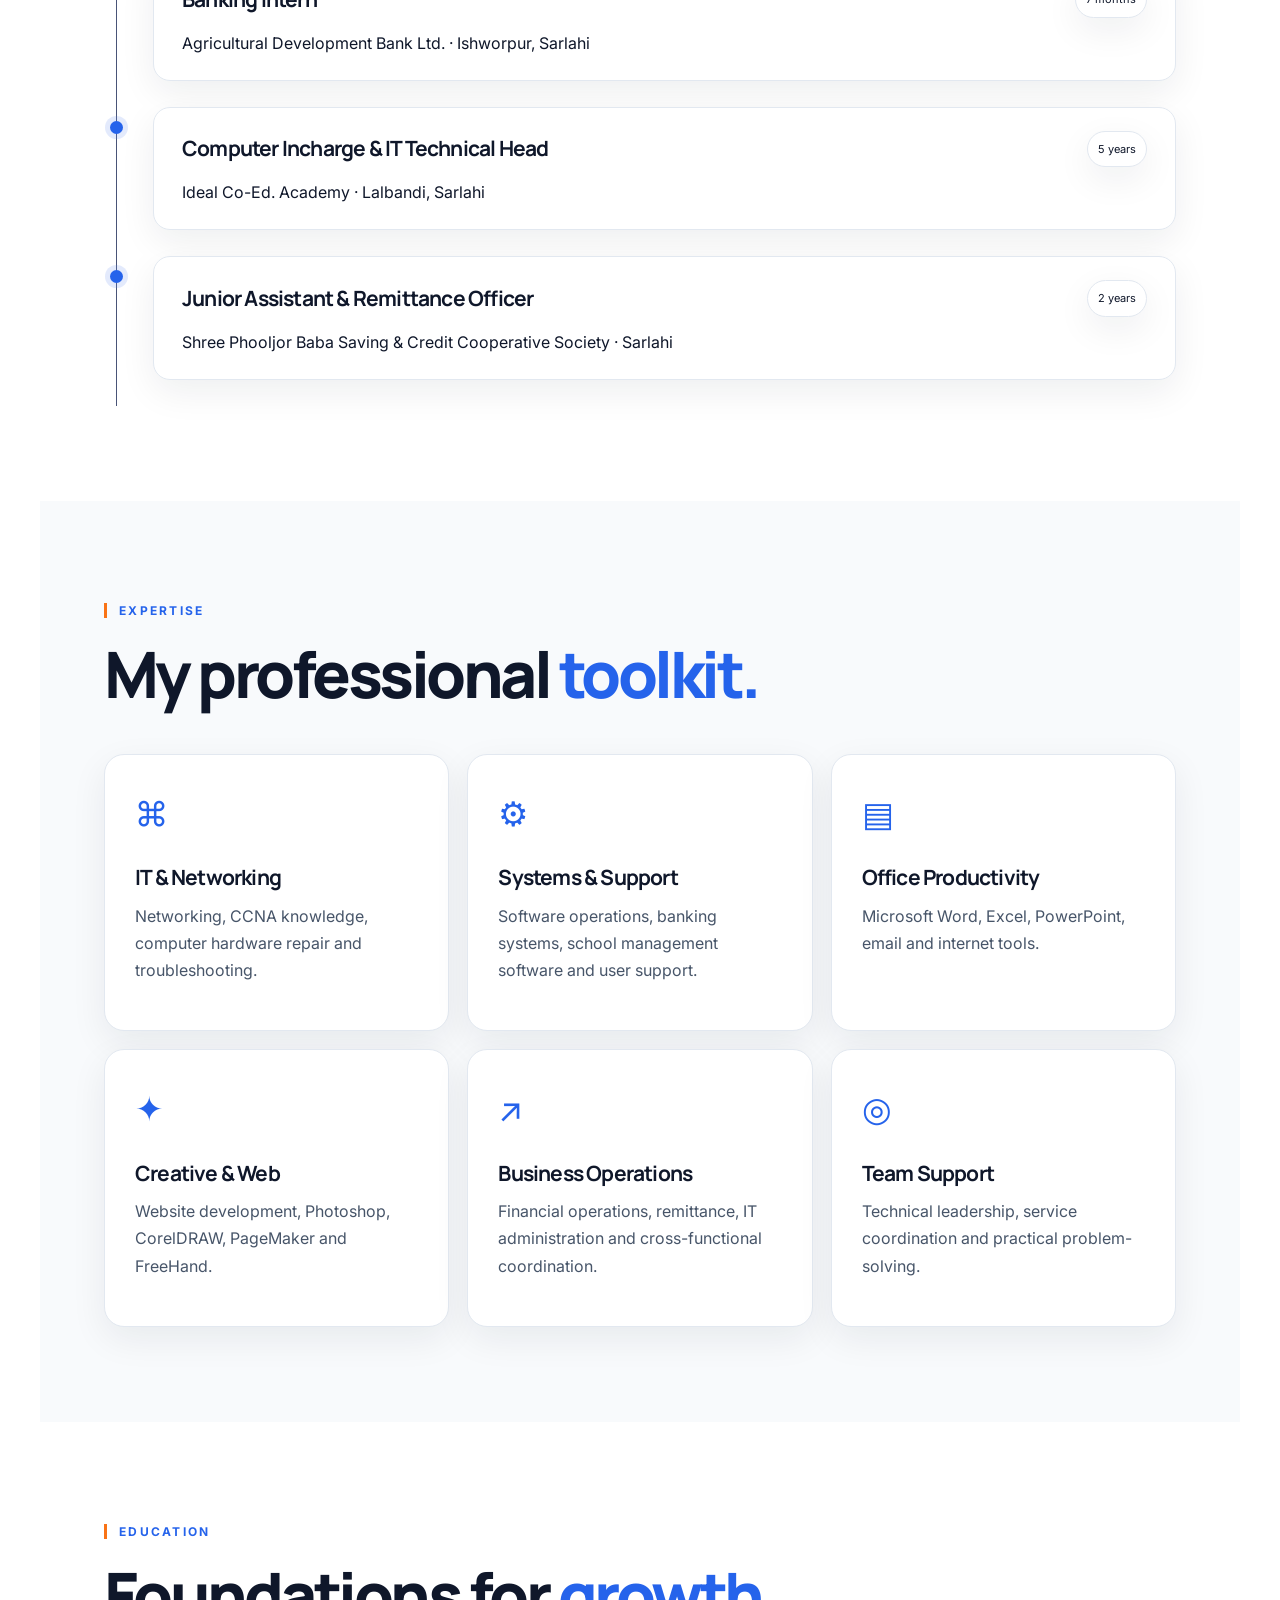
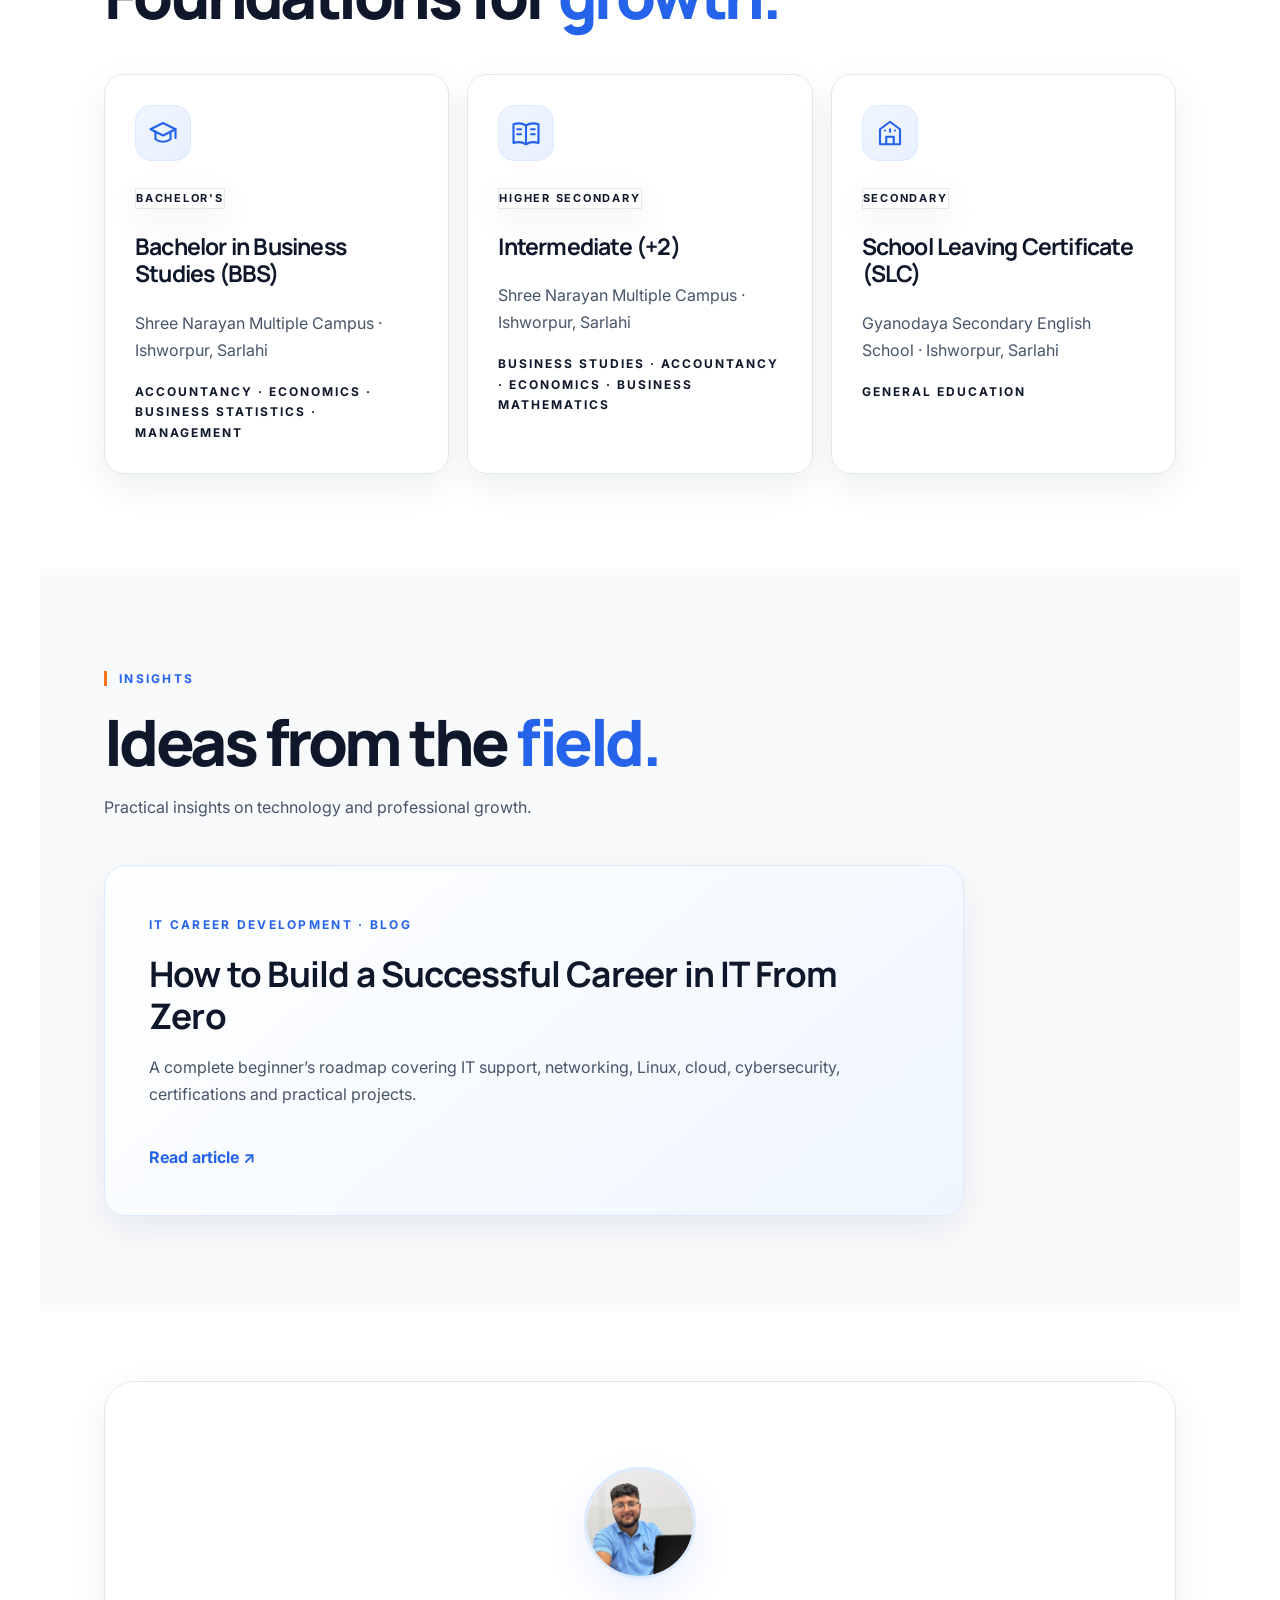
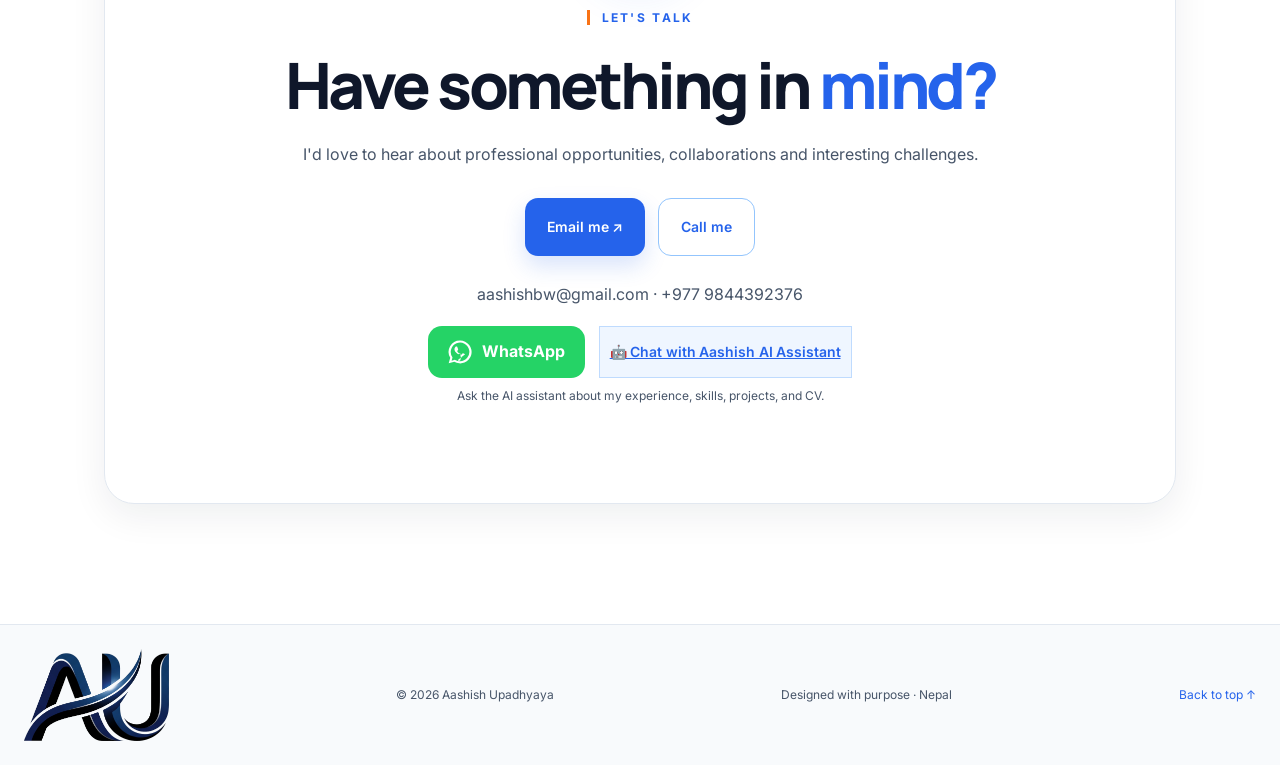
==== commit 5144f46d: "Style hero expertise boxes orange and blue with white text" ====
--- a/index.html
+++ b/index.html
@@ -264,7 +264,11 @@
 .bpFab, .bp-fab, .bpWebchatFab, .bp-webchat-fab,
 [data-testid="bp-webchat-fab"], [data-testid="webchat-fab"]{display:none!important}
 @media(max-width:600px){.au-contact-actions{flex-direction:column}.au-contact-actions>*{width:min(100%,340px);box-sizing:border-box}}
-</style><style id="degree-icons">#education .degree-icon{display:flex;align-items:center;justify-content:center;width:56px;height:56px;margin:0 0 22px;border:1px solid #dbeafe;border-radius:16px;color:#2563eb;background:linear-gradient(145deg,#eff6ff,#e8f0ff)}#education .degree-icon svg{display:block;width:30px;height:30px}#education .edu-type{display:inline-block}@media(max-width:600px){#education .degree-icon{width:50px;height:50px;margin-bottom:18px;border-radius:14px}#education .degree-icon svg{width:27px;height:27px}}</style></head><body><div class="glow glow-a"></div><div class="glow glow-b"></div><header class="nav"><a class="brand" href="#home"><span class="brand-icon"><img alt="AU logo" class="au-brand-image" src="au-logo.png"/></span></a><button aria-expanded="false" aria-label="Toggle menu" class="menu" id="menu">☰</button><nav id="links"><a href="#about">About</a><a href="#experience">Experience</a><a href="#skills">Skills</a><a href="#education">Education</a><a href="#blog">Blog</a><a href="#contact">Contact</a></nav><a class="nav-cta" download="" href="./Aashish_Upadhyaya_CV.pdf">Download CV ↗</a></header><main><section class="hero section" id="home"><div class="hero-copy reveal"><div class="eyebrow"><span class="pulse"></span> Available for professional connections</div><p class="intro">Hello, I'm</p><h1>Aashish<br/><span class="gradient">Upadhyaya.</span></h1><p class="type-row">I work in <span class="role-highlight"><span id="type"></span><span class="cursor">|</span></span></p><p class="lead">Support Manager and multidisciplinary technology professional with experience across IT operations, technical support, finance and business systems.</p><div class="actions"><a class="btn primary" href="#experience">Explore my experience <span>↗</span></a><a class="btn outline" href="#contact">Let's connect</a></div><div class="mini-stats"><div><strong>IT</strong><span>Operations</span></div><div><strong>Tech</strong><span>Support</span></div><div><strong>Finance</strong><span>&amp; Systems</span></div></div></div><div class="hero-visual reveal"><div class="orbit orbit-one"></div><div class="orbit orbit-two"></div><div class="hero-card"><img alt="Aashish Upadhyaya working at a laptop" class="avatar hero-photo" loading="eager" src="./hero-profile.jpg"/><div class="status"><span class="pulse"></span> CURRENT ROLE</div><h2>Support Manager</h2><p>Devanasoft Pvt. Ltd.</p><div class="card-line"></div><div class="chips"><span>Technology</span><span>Leadership</span><span>Support</span></div></div><div class="float-chip chip-top">✦ Problem solver</div><div class="float-chip chip-bottom">⚡ IT &amp; Business</div></div><a class="scroll-hint" href="#about">SCROLL TO EXPLORE ↓</a></section><div class="expertise-marquee" aria-label="Professional expertise"><div class="expertise-track" aria-hidden="true"><span>✦ IT OPERATIONS</span><span>✦ TECHNICAL SUPPORT</span><span>✦ COMPUTER NETWORKING</span><span>✦ BUSINESS SYSTEMS</span><span>✦ PROBLEM SOLVING</span><span>✦ IT OPERATIONS</span><span>✦ TECHNICAL SUPPORT</span><span>✦ COMPUTER NETWORKING</span><span>✦ BUSINESS SYSTEMS</span><span>✦ PROBLEM SOLVING</span></div></div><section class="section content-section" id="about"><div class="section-heading reveal"><span class="kicker">ABOUT</span><h2>Where technology meets <span class="gradient">business.</span></h2></div><div class="about-grid"><div class="about-copy"><div class="about-copy-label">SUPPORT MANAGER  /  IT PROFESSIONAL</div><p class="body-large reveal about-paragraph">Hi, I'm <strong>Aashish Upadhyaya</strong>, an IT professional and Support Manager with a strong background in IT support, computer networking, software troubleshooting, and technology-driven business operations.</p><p class="body-large reveal about-paragraph">With experience across cooperative banking, financial services, education, and IT service management, I specialize in troubleshooting technical issues, supporting business applications, maintaining IT systems, and helping organizations operate more efficiently through technology.</p><p class="body-large reveal about-paragraph">My professional journey has allowed me to work across technical support, IT department management, finance and technical operations, and banking environments. I enjoy solving complex problems, learning new technologies, and finding practical solutions that connect technical requirements with real business needs.</p><p class="body-large reveal about-paragraph">My technical skill set includes computer hardware and maintenance, networking, software support, Microsoft Office applications, and website development, supported by my CCNA and hardware repair knowledge.</p><p class="body-large reveal about-paragraph">I believe technology is most valuable when it simplifies work, improves reliability, and creates meaningful results. My goal is to continue growing as an IT professional while contributing to innovative solutions that help businesses become more efficient, secure, and technology-driven.</p><p class="about-philosophy reveal"><strong>My Philosophy: </strong>Where technology meets business, possibilities become solutions.</p></div><div class="about-visual reveal"><img alt="Aashish Upadhyaya in a formal suit" class="about-photo reveal" loading="lazy" src="./about-profile.jpg"/><div class="about-panel reveal"><span>BASED IN</span><strong>Kathmandu, Nepal</strong><span>FOCUS</span><strong>Support • IT • Operations</strong><span>OPEN TO</span><strong>Professional collaboration</strong></div></div></div></section><section class="section content-section" id="experience"><div class="section-heading reveal"><span class="kicker">CAREER</span><h2>Experience that <span class="gradient">delivers.</span></h2><p>Roles and internships listed in my curriculum vitae. Dates are shown where available.</p></div><div class="timeline"><article class="job reveal"><div class="job-dot"></div><div class="job-content"><div class="job-head"><h3>Support Manager</h3><span class="tag tag-current">Current</span></div><p class="org">Devanasoft Pvt. Ltd. · Gatthaghar, Kathmandu</p><p>Technical support, customer issue resolution and operational coordination.</p></div></article><article class="job reveal"><div class="job-dot"></div><div class="job-content"><div class="job-head"><h3>Finance &amp; Technical Head</h3><span class="tag">2+ years</span></div><p class="org">Abroad Education Consultancy Services Pvt. Ltd. · Bagbazar, Kathmandu</p></div></article><article class="job reveal"><div class="job-dot"></div><div class="job-content"><div class="job-head"><h3>Head of IT Department</h3><span class="tag">4+ years</span></div><p class="org">Royal Multipurpose Cooperative Society · Basundhara, Kathmandu</p></div></article><article class="job reveal"><div class="job-dot"></div><div class="job-content"><div class="job-head"><h3>IT Intern</h3><span class="tag">3 months</span></div><p class="org">Muktinath Bikas Bank · Corporate Office, Kamaladi</p></div></article><article class="job reveal"><div class="job-dot"></div><div class="job-content"><div class="job-head"><h3>Banking Intern</h3><span class="tag">7 months</span></div><p class="org">Agricultural Development Bank Ltd. · Ishworpur, Sarlahi</p></div></article><article class="job reveal"><div class="job-dot"></div><div class="job-content"><div class="job-head"><h3>Computer Incharge &amp; IT Technical Head</h3><span class="tag">5 years</span></div><p class="org">Ideal Co-Ed. Academy · Lalbandi, Sarlahi</p></div></article><article class="job reveal"><div class="job-dot"></div><div class="job-content"><div class="job-head"><h3>Junior Assistant &amp; Remittance Officer</h3><span class="tag">2 years</span></div><p class="org">Shree Phooljor Baba Saving &amp; Credit Cooperative Society · Sarlahi</p></div></article></div></section><section class="section content-section" id="skills"><div class="section-heading reveal"><span class="kicker">EXPERTISE</span><h2>My professional <span class="gradient">toolkit.</span></h2></div><div class="skills-grid"><div class="skill-card reveal"><span class="skill-icon">⌘</span><h3>IT &amp; Networking</h3><p>Networking, CCNA knowledge, computer hardware repair and troubleshooting.</p></div><div class="skill-card reveal"><span class="skill-icon">⚙</span><h3>Systems &amp; Support</h3><p>Software operations, banking systems, school management software and user support.</p></div><div class="skill-card reveal"><span class="skill-icon">▤</span><h3>Office Productivity</h3><p>Microsoft Word, Excel, PowerPoint, email and internet tools.</p></div><div class="skill-card reveal"><span class="skill-icon">✦</span><h3>Creative &amp; Web</h3><p>Website development, Photoshop, CorelDRAW, PageMaker and FreeHand.</p></div><div class="skill-card reveal"><span class="skill-icon">↗</span><h3>Business Operations</h3><p>Financial operations, remittance, IT administration and cross-functional coordination.</p></div><div class="skill-card reveal"><span class="skill-icon">◎</span><h3>Team Support</h3><p>Technical leadership, service coordination and practical problem-solving.</p></div></div></section><section class="section content-section" id="education"><div class="section-heading reveal"><span class="kicker">EDUCATION</span><h2>Foundations for <span class="gradient">growth.</span></h2></div><div class="edu-grid"><div class="edu-card reveal"><span class="degree-icon" aria-hidden="true"><svg viewBox="0 0 24 24" fill="none" stroke="currentColor" stroke-width="1.7" stroke-linecap="round" stroke-linejoin="round" focusable="false"><path d="m2 9 10-5 10 5-10 5L2 9Z"/><path d="M6 11v6c3.5 2.7 8.5 2.7 12 0v-6M22 9v7"/></svg></span><span class="edu-type">BACHELOR'S</span><h3>Bachelor in Business Studies (BBS)</h3><p>Shree Narayan Multiple Campus · Ishworpur, Sarlahi</p><small>Accountancy · Economics · Business Statistics · Management</small></div><div class="edu-card reveal"><span class="degree-icon" aria-hidden="true"><svg viewBox="0 0 24 24" fill="none" stroke="currentColor" stroke-width="1.7" stroke-linecap="round" stroke-linejoin="round" focusable="false"><path d="M12 6C9 4 5 4 2 5v15c3-1 7-1 10 1 3-2 7-2 10-1V5c-3-1-7-1-10 1Zm0 0v15"/><path d="M5 9h3M5 13h3M16 9h3M16 13h3"/></svg></span><span class="edu-type">HIGHER SECONDARY</span><h3>Intermediate (+2)</h3><p>Shree Narayan Multiple Campus · Ishworpur, Sarlahi</p><small>Business Studies · Accountancy · Economics · Business Mathematics</small></div><div class="edu-card reveal"><span class="degree-icon" aria-hidden="true"><svg viewBox="0 0 24 24" fill="none" stroke="currentColor" stroke-width="1.7" stroke-linecap="round" stroke-linejoin="round" focusable="false"><path d="m4 9 8-6 8 6v12H4V9ZM9 21v-6h6v6M8 10h.01M16 10h.01M12 9v2"/></svg></span><span class="edu-type">SECONDARY</span><h3>School Leaving Certificate (SLC)</h3><p>Gyanodaya Secondary English School · Ishworpur, Sarlahi</p><small>General education</small></div></div></section><section class="section content-section" id="blog"><div class="section-heading reveal"><span class="kicker">INSIGHTS</span><h2>Ideas from the <span class="gradient">field.</span></h2><p>Practical insights on technology and professional growth.</p></div><a class="blog-feature reveal" href="./blog.html" style="display:block;text-decoration:none;color:inherit;background:rgba(24,32,59,.84);border:1px solid rgba(132,154,255,.25);border-radius:22px;padding:clamp(24px,4vw,44px);max-width:860px;transition:transform .25s,border-color .25s"><span class="kicker">IT CAREER DEVELOPMENT · BLOG</span><h3 style="font-size:clamp(1.5rem,3vw,2.2rem);margin:16px 0">How to Build a Successful Career in IT From Zero</h3><p style="opacity:.78;line-height:1.7">A complete beginner’s roadmap covering IT support, networking, Linux, cloud, cybersecurity, certifications and practical projects.</p><strong style="display:inline-block;margin-top:20px;color:#83c8ff">Read article ↗</strong></a></section><section class="section contact-section" id="contact"><div class="contact-box reveal"><img alt="Professional headshot of Aashish Upadhyaya" class="contact-photo" loading="lazy" src="./formal-profile.jpg"/><span class="kicker">LET'S TALK</span><h2>Have something in <span class="gradient">mind?</span></h2><p>I'd love to hear about professional opportunities, collaborations and interesting challenges.</p><div class="actions center"><a class="btn primary" href="mailto:aashishbw@gmail.com">Email me ↗</a><a class="btn outline" href="tel:+9779844392376">Call me</a></div><p class="contact-email">aashishbw@gmail.com · +977 9844392376</p><div class="au-contact-actions"><a aria-label="Chat with Aashish on WhatsApp" class="btn au-whatsapp-inline" href="https://wa.me/9779844392376?text=Hello%20Aashish%2C%20I%20recently%20visited%20your%20portfolio%20website%20and%20would%20like%20to%20connect%20with%20you%20to%20discuss%20a%20potential%20opportunity%20or%20inquiry." rel="noopener noreferrer" target="_blank" title="Chat on WhatsApp">
+</style><style id="degree-icons">#education .degree-icon{display:flex;align-items:center;justify-content:center;width:56px;height:56px;margin:0 0 22px;border:1px solid #dbeafe;border-radius:16px;color:#2563eb;background:linear-gradient(145deg,#eff6ff,#e8f0ff)}#education .degree-icon svg{display:block;width:30px;height:30px}#education .edu-type{display:inline-block}@media(max-width:600px){#education .degree-icon{width:50px;height:50px;margin-bottom:18px;border-radius:14px}#education .degree-icon svg{width:27px;height:27px}}</style><style id="mini-stats-colors">
+#home .mini-stats>div{background:linear-gradient(135deg,#c2410c,#9a3412)!important;border-color:#c2410c!important;box-shadow:0 10px 24px #9a34121a!important}
+#home .mini-stats>div:nth-child(2){background:linear-gradient(135deg,#2563eb,#1d4ed8)!important;border-color:#2563eb!important;box-shadow:0 10px 24px #2563eb20!important}
+#home .mini-stats>div strong,#home .mini-stats>div span{color:#fff!important;opacity:1!important}
+</style></head><body><div class="glow glow-a"></div><div class="glow glow-b"></div><header class="nav"><a class="brand" href="#home"><span class="brand-icon"><img alt="AU logo" class="au-brand-image" src="au-logo.png"/></span></a><button aria-expanded="false" aria-label="Toggle menu" class="menu" id="menu">☰</button><nav id="links"><a href="#about">About</a><a href="#experience">Experience</a><a href="#skills">Skills</a><a href="#education">Education</a><a href="#blog">Blog</a><a href="#contact">Contact</a></nav><a class="nav-cta" download="" href="./Aashish_Upadhyaya_CV.pdf">Download CV ↗</a></header><main><section class="hero section" id="home"><div class="hero-copy reveal"><div class="eyebrow"><span class="pulse"></span> Available for professional connections</div><p class="intro">Hello, I'm</p><h1>Aashish<br/><span class="gradient">Upadhyaya.</span></h1><p class="type-row">I work in <span class="role-highlight"><span id="type"></span><span class="cursor">|</span></span></p><p class="lead">Support Manager and multidisciplinary technology professional with experience across IT operations, technical support, finance and business systems.</p><div class="actions"><a class="btn primary" href="#experience">Explore my experience <span>↗</span></a><a class="btn outline" href="#contact">Let's connect</a></div><div class="mini-stats"><div><strong>IT</strong><span>Operations</span></div><div><strong>Tech</strong><span>Support</span></div><div><strong>Finance</strong><span>&amp; Systems</span></div></div></div><div class="hero-visual reveal"><div class="orbit orbit-one"></div><div class="orbit orbit-two"></div><div class="hero-card"><img alt="Aashish Upadhyaya working at a laptop" class="avatar hero-photo" loading="eager" src="./hero-profile.jpg"/><div class="status"><span class="pulse"></span> CURRENT ROLE</div><h2>Support Manager</h2><p>Devanasoft Pvt. Ltd.</p><div class="card-line"></div><div class="chips"><span>Technology</span><span>Leadership</span><span>Support</span></div></div><div class="float-chip chip-top">✦ Problem solver</div><div class="float-chip chip-bottom">⚡ IT &amp; Business</div></div><a class="scroll-hint" href="#about">SCROLL TO EXPLORE ↓</a></section><div class="expertise-marquee" aria-label="Professional expertise"><div class="expertise-track" aria-hidden="true"><span>✦ IT OPERATIONS</span><span>✦ TECHNICAL SUPPORT</span><span>✦ COMPUTER NETWORKING</span><span>✦ BUSINESS SYSTEMS</span><span>✦ PROBLEM SOLVING</span><span>✦ IT OPERATIONS</span><span>✦ TECHNICAL SUPPORT</span><span>✦ COMPUTER NETWORKING</span><span>✦ BUSINESS SYSTEMS</span><span>✦ PROBLEM SOLVING</span></div></div><section class="section content-section" id="about"><div class="section-heading reveal"><span class="kicker">ABOUT</span><h2>Where technology meets <span class="gradient">business.</span></h2></div><div class="about-grid"><div class="about-copy"><div class="about-copy-label">SUPPORT MANAGER  /  IT PROFESSIONAL</div><p class="body-large reveal about-paragraph">Hi, I'm <strong>Aashish Upadhyaya</strong>, an IT professional and Support Manager with a strong background in IT support, computer networking, software troubleshooting, and technology-driven business operations.</p><p class="body-large reveal about-paragraph">With experience across cooperative banking, financial services, education, and IT service management, I specialize in troubleshooting technical issues, supporting business applications, maintaining IT systems, and helping organizations operate more efficiently through technology.</p><p class="body-large reveal about-paragraph">My professional journey has allowed me to work across technical support, IT department management, finance and technical operations, and banking environments. I enjoy solving complex problems, learning new technologies, and finding practical solutions that connect technical requirements with real business needs.</p><p class="body-large reveal about-paragraph">My technical skill set includes computer hardware and maintenance, networking, software support, Microsoft Office applications, and website development, supported by my CCNA and hardware repair knowledge.</p><p class="body-large reveal about-paragraph">I believe technology is most valuable when it simplifies work, improves reliability, and creates meaningful results. My goal is to continue growing as an IT professional while contributing to innovative solutions that help businesses become more efficient, secure, and technology-driven.</p><p class="about-philosophy reveal"><strong>My Philosophy: </strong>Where technology meets business, possibilities become solutions.</p></div><div class="about-visual reveal"><img alt="Aashish Upadhyaya in a formal suit" class="about-photo reveal" loading="lazy" src="./about-profile.jpg"/><div class="about-panel reveal"><span>BASED IN</span><strong>Kathmandu, Nepal</strong><span>FOCUS</span><strong>Support • IT • Operations</strong><span>OPEN TO</span><strong>Professional collaboration</strong></div></div></div></section><section class="section content-section" id="experience"><div class="section-heading reveal"><span class="kicker">CAREER</span><h2>Experience that <span class="gradient">delivers.</span></h2><p>Roles and internships listed in my curriculum vitae. Dates are shown where available.</p></div><div class="timeline"><article class="job reveal"><div class="job-dot"></div><div class="job-content"><div class="job-head"><h3>Support Manager</h3><span class="tag tag-current">Current</span></div><p class="org">Devanasoft Pvt. Ltd. · Gatthaghar, Kathmandu</p><p>Technical support, customer issue resolution and operational coordination.</p></div></article><article class="job reveal"><div class="job-dot"></div><div class="job-content"><div class="job-head"><h3>Finance &amp; Technical Head</h3><span class="tag">2+ years</span></div><p class="org">Abroad Education Consultancy Services Pvt. Ltd. · Bagbazar, Kathmandu</p></div></article><article class="job reveal"><div class="job-dot"></div><div class="job-content"><div class="job-head"><h3>Head of IT Department</h3><span class="tag">4+ years</span></div><p class="org">Royal Multipurpose Cooperative Society · Basundhara, Kathmandu</p></div></article><article class="job reveal"><div class="job-dot"></div><div class="job-content"><div class="job-head"><h3>IT Intern</h3><span class="tag">3 months</span></div><p class="org">Muktinath Bikas Bank · Corporate Office, Kamaladi</p></div></article><article class="job reveal"><div class="job-dot"></div><div class="job-content"><div class="job-head"><h3>Banking Intern</h3><span class="tag">7 months</span></div><p class="org">Agricultural Development Bank Ltd. · Ishworpur, Sarlahi</p></div></article><article class="job reveal"><div class="job-dot"></div><div class="job-content"><div class="job-head"><h3>Computer Incharge &amp; IT Technical Head</h3><span class="tag">5 years</span></div><p class="org">Ideal Co-Ed. Academy · Lalbandi, Sarlahi</p></div></article><article class="job reveal"><div class="job-dot"></div><div class="job-content"><div class="job-head"><h3>Junior Assistant &amp; Remittance Officer</h3><span class="tag">2 years</span></div><p class="org">Shree Phooljor Baba Saving &amp; Credit Cooperative Society · Sarlahi</p></div></article></div></section><section class="section content-section" id="skills"><div class="section-heading reveal"><span class="kicker">EXPERTISE</span><h2>My professional <span class="gradient">toolkit.</span></h2></div><div class="skills-grid"><div class="skill-card reveal"><span class="skill-icon">⌘</span><h3>IT &amp; Networking</h3><p>Networking, CCNA knowledge, computer hardware repair and troubleshooting.</p></div><div class="skill-card reveal"><span class="skill-icon">⚙</span><h3>Systems &amp; Support</h3><p>Software operations, banking systems, school management software and user support.</p></div><div class="skill-card reveal"><span class="skill-icon">▤</span><h3>Office Productivity</h3><p>Microsoft Word, Excel, PowerPoint, email and internet tools.</p></div><div class="skill-card reveal"><span class="skill-icon">✦</span><h3>Creative &amp; Web</h3><p>Website development, Photoshop, CorelDRAW, PageMaker and FreeHand.</p></div><div class="skill-card reveal"><span class="skill-icon">↗</span><h3>Business Operations</h3><p>Financial operations, remittance, IT administration and cross-functional coordination.</p></div><div class="skill-card reveal"><span class="skill-icon">◎</span><h3>Team Support</h3><p>Technical leadership, service coordination and practical problem-solving.</p></div></div></section><section class="section content-section" id="education"><div class="section-heading reveal"><span class="kicker">EDUCATION</span><h2>Foundations for <span class="gradient">growth.</span></h2></div><div class="edu-grid"><div class="edu-card reveal"><span class="degree-icon" aria-hidden="true"><svg viewBox="0 0 24 24" fill="none" stroke="currentColor" stroke-width="1.7" stroke-linecap="round" stroke-linejoin="round" focusable="false"><path d="m2 9 10-5 10 5-10 5L2 9Z"/><path d="M6 11v6c3.5 2.7 8.5 2.7 12 0v-6M22 9v7"/></svg></span><span class="edu-type">BACHELOR'S</span><h3>Bachelor in Business Studies (BBS)</h3><p>Shree Narayan Multiple Campus · Ishworpur, Sarlahi</p><small>Accountancy · Economics · Business Statistics · Management</small></div><div class="edu-card reveal"><span class="degree-icon" aria-hidden="true"><svg viewBox="0 0 24 24" fill="none" stroke="currentColor" stroke-width="1.7" stroke-linecap="round" stroke-linejoin="round" focusable="false"><path d="M12 6C9 4 5 4 2 5v15c3-1 7-1 10 1 3-2 7-2 10-1V5c-3-1-7-1-10 1Zm0 0v15"/><path d="M5 9h3M5 13h3M16 9h3M16 13h3"/></svg></span><span class="edu-type">HIGHER SECONDARY</span><h3>Intermediate (+2)</h3><p>Shree Narayan Multiple Campus · Ishworpur, Sarlahi</p><small>Business Studies · Accountancy · Economics · Business Mathematics</small></div><div class="edu-card reveal"><span class="degree-icon" aria-hidden="true"><svg viewBox="0 0 24 24" fill="none" stroke="currentColor" stroke-width="1.7" stroke-linecap="round" stroke-linejoin="round" focusable="false"><path d="m4 9 8-6 8 6v12H4V9ZM9 21v-6h6v6M8 10h.01M16 10h.01M12 9v2"/></svg></span><span class="edu-type">SECONDARY</span><h3>School Leaving Certificate (SLC)</h3><p>Gyanodaya Secondary English School · Ishworpur, Sarlahi</p><small>General education</small></div></div></section><section class="section content-section" id="blog"><div class="section-heading reveal"><span class="kicker">INSIGHTS</span><h2>Ideas from the <span class="gradient">field.</span></h2><p>Practical insights on technology and professional growth.</p></div><a class="blog-feature reveal" href="./blog.html" style="display:block;text-decoration:none;color:inherit;background:rgba(24,32,59,.84);border:1px solid rgba(132,154,255,.25);border-radius:22px;padding:clamp(24px,4vw,44px);max-width:860px;transition:transform .25s,border-color .25s"><span class="kicker">IT CAREER DEVELOPMENT · BLOG</span><h3 style="font-size:clamp(1.5rem,3vw,2.2rem);margin:16px 0">How to Build a Successful Career in IT From Zero</h3><p style="opacity:.78;line-height:1.7">A complete beginner’s roadmap covering IT support, networking, Linux, cloud, cybersecurity, certifications and practical projects.</p><strong style="display:inline-block;margin-top:20px;color:#83c8ff">Read article ↗</strong></a></section><section class="section contact-section" id="contact"><div class="contact-box reveal"><img alt="Professional headshot of Aashish Upadhyaya" class="contact-photo" loading="lazy" src="./formal-profile.jpg"/><span class="kicker">LET'S TALK</span><h2>Have something in <span class="gradient">mind?</span></h2><p>I'd love to hear about professional opportunities, collaborations and interesting challenges.</p><div class="actions center"><a class="btn primary" href="mailto:aashishbw@gmail.com">Email me ↗</a><a class="btn outline" href="tel:+9779844392376">Call me</a></div><p class="contact-email">aashishbw@gmail.com · +977 9844392376</p><div class="au-contact-actions"><a aria-label="Chat with Aashish on WhatsApp" class="btn au-whatsapp-inline" href="https://wa.me/9779844392376?text=Hello%20Aashish%2C%20I%20recently%20visited%20your%20portfolio%20website%20and%20would%20like%20to%20connect%20with%20you%20to%20discuss%20a%20potential%20opportunity%20or%20inquiry." rel="noopener noreferrer" target="_blank" title="Chat on WhatsApp">
 <svg aria-hidden="true" viewbox="0 0 32 32" xmlns="http://www.w3.org/2000/svg"><path d="M16 .8A15.1 15.1 0 0 0 3 23.7L.9 31l7.5-2A15.2 15.2 0 1 0 16 .8zm0 27.5a12.3 12.3 0 0 1-6.3-1.7l-.5-.3-4.4 1.2 1.2-4.3-.3-.5A12.4 12.4 0 1 1 16 28.3zm6.8-9.3c-.4-.2-2.2-1.1-2.6-1.2-.3-.1-.6-.2-.8.2-.3.4-1 1.2-1.2 1.4-.2.2-.4.3-.8.1-.4-.2-1.6-.6-3-1.9-1.1-1-1.9-2.2-2.1-2.6-.2-.4 0-.6.2-.8l.6-.7c.2-.2.3-.4.4-.7.1-.2 0-.5 0-.7-.1-.2-.8-2-1.1-2.7-.3-.7-.6-.6-.8-.6h-.7c-.3 0-.7.1-1 .5s-1.3 1.3-1.3 3.1 1.3 3.6 1.5 3.6 3.6 5 5.1 2 1.4 3.6 1.9 4.8 2.1.7.1 1.4.1 2-.1.6-.2 2.2-.9 2.5-1.8.3-.9.3-1.7.2-1.8-.1-.2-.3-.3-.7-.5z"></path></svg>
 </a><button class="chat-link" id="chatButton" type="button">💬 Open live chat</button></div><p class="chat-note" id="chatNote">Chat with me directly using the live-chat assistant.</p></div></section></main><footer><img alt="AU logo" class="au-footer-image" src="au-logo.png"/><span>© <span id="year"></span> Aashish Upadhyaya</span><span>Designed with purpose · Nepal</span><a href="#home">Back to top ↑</a></footer><script src="script.js"></script><!-- Floating WhatsApp contact -->
 
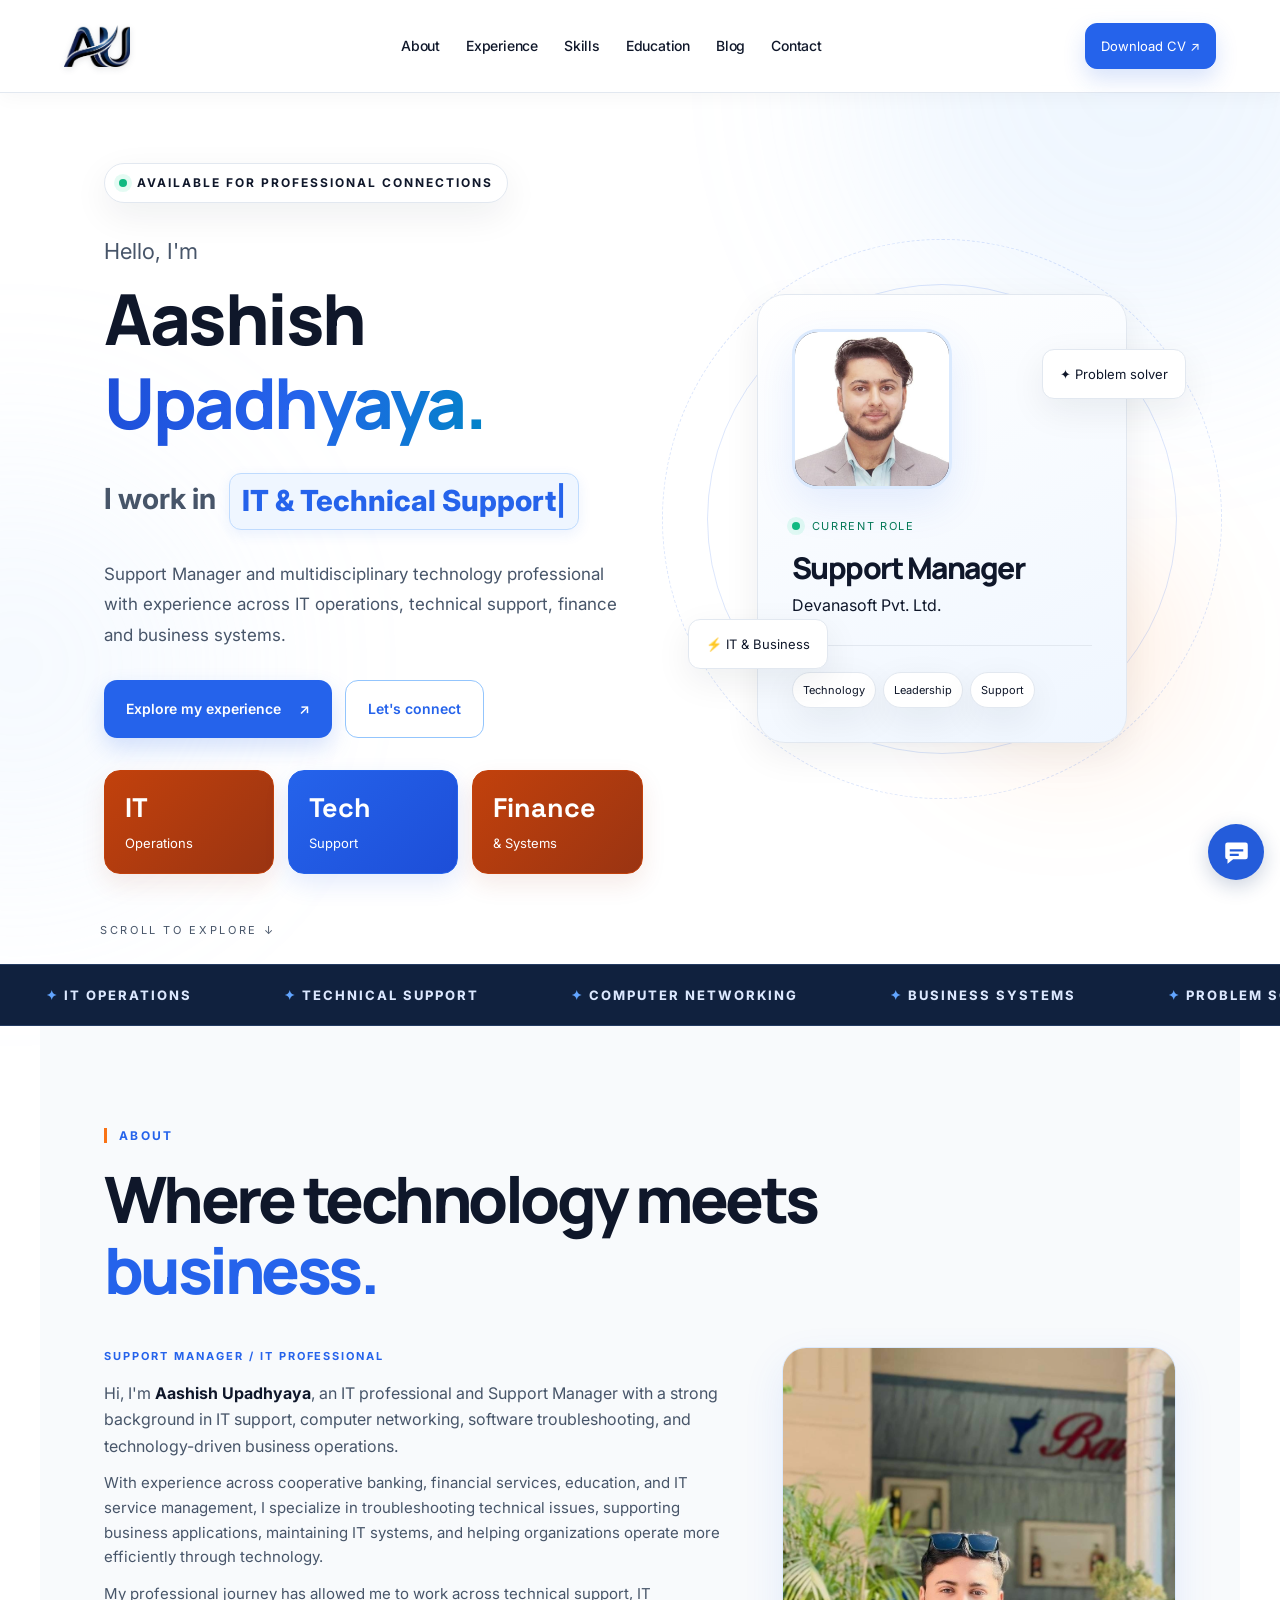
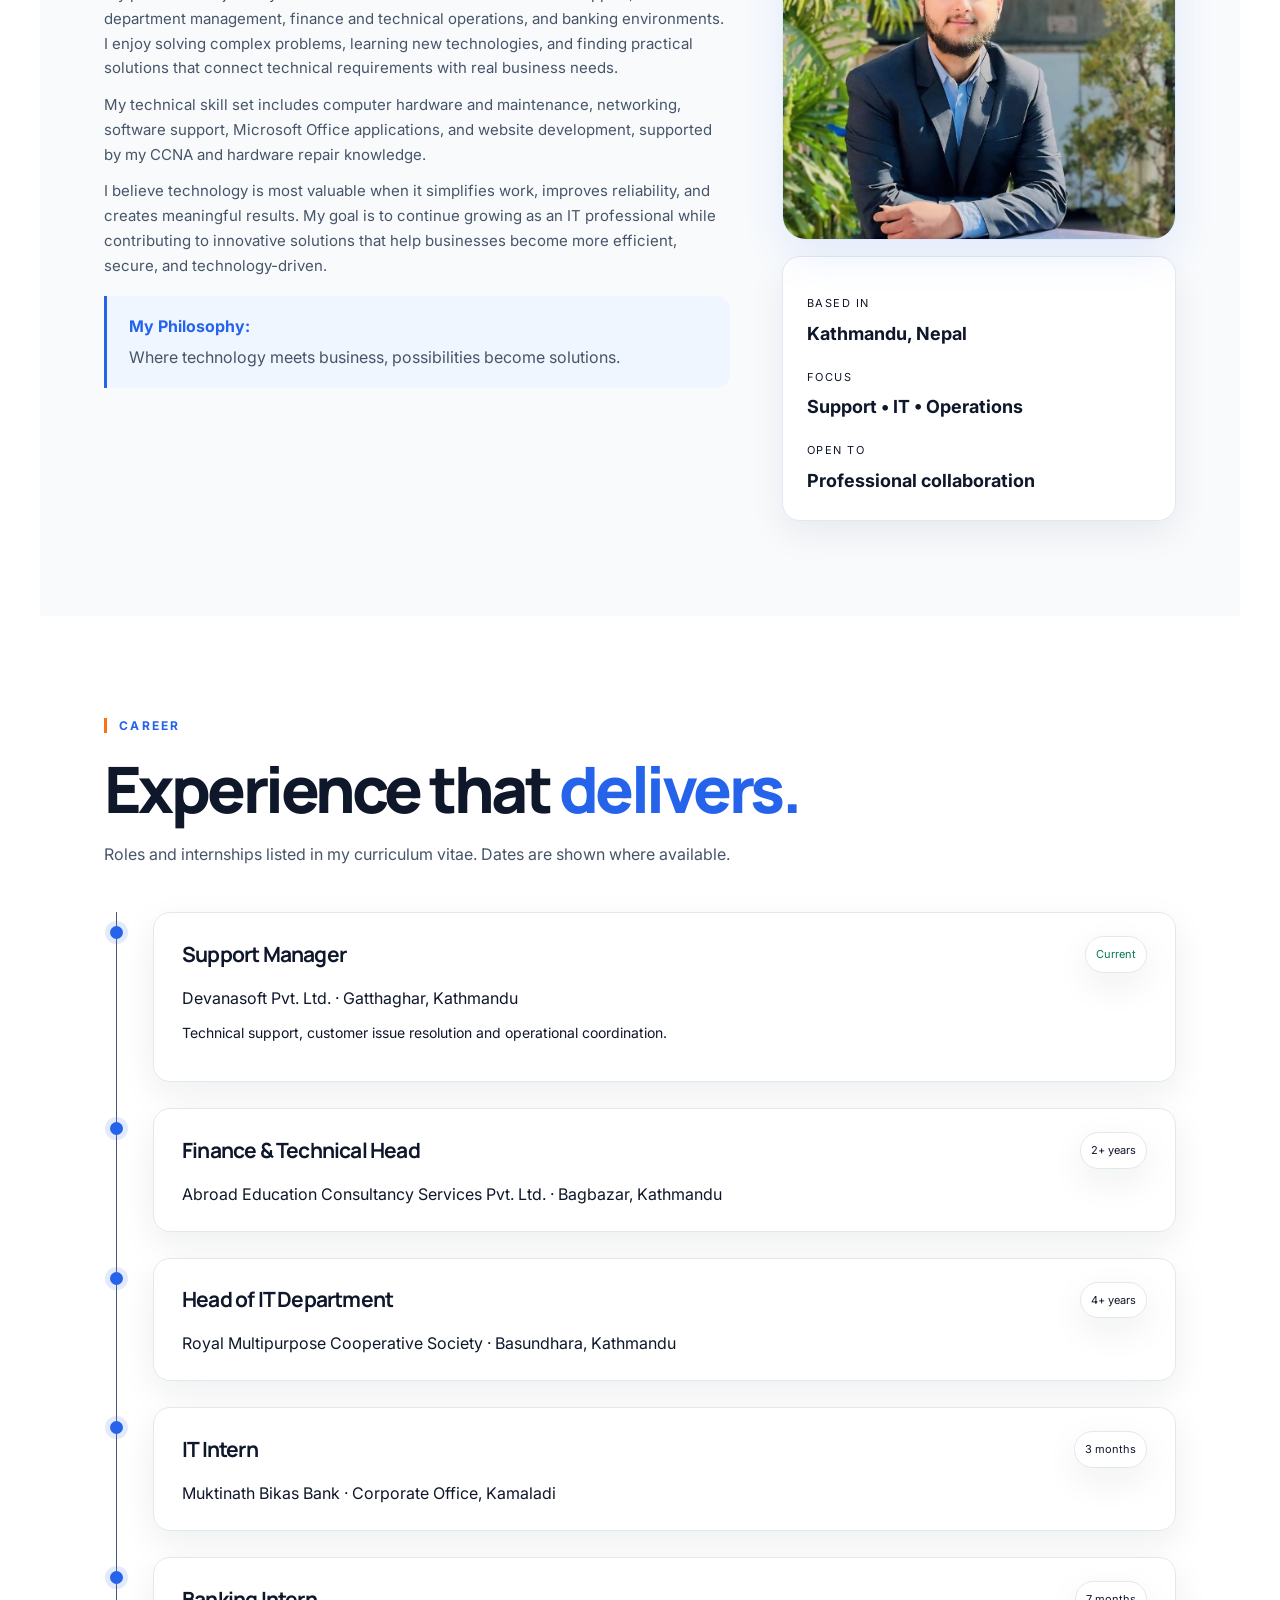
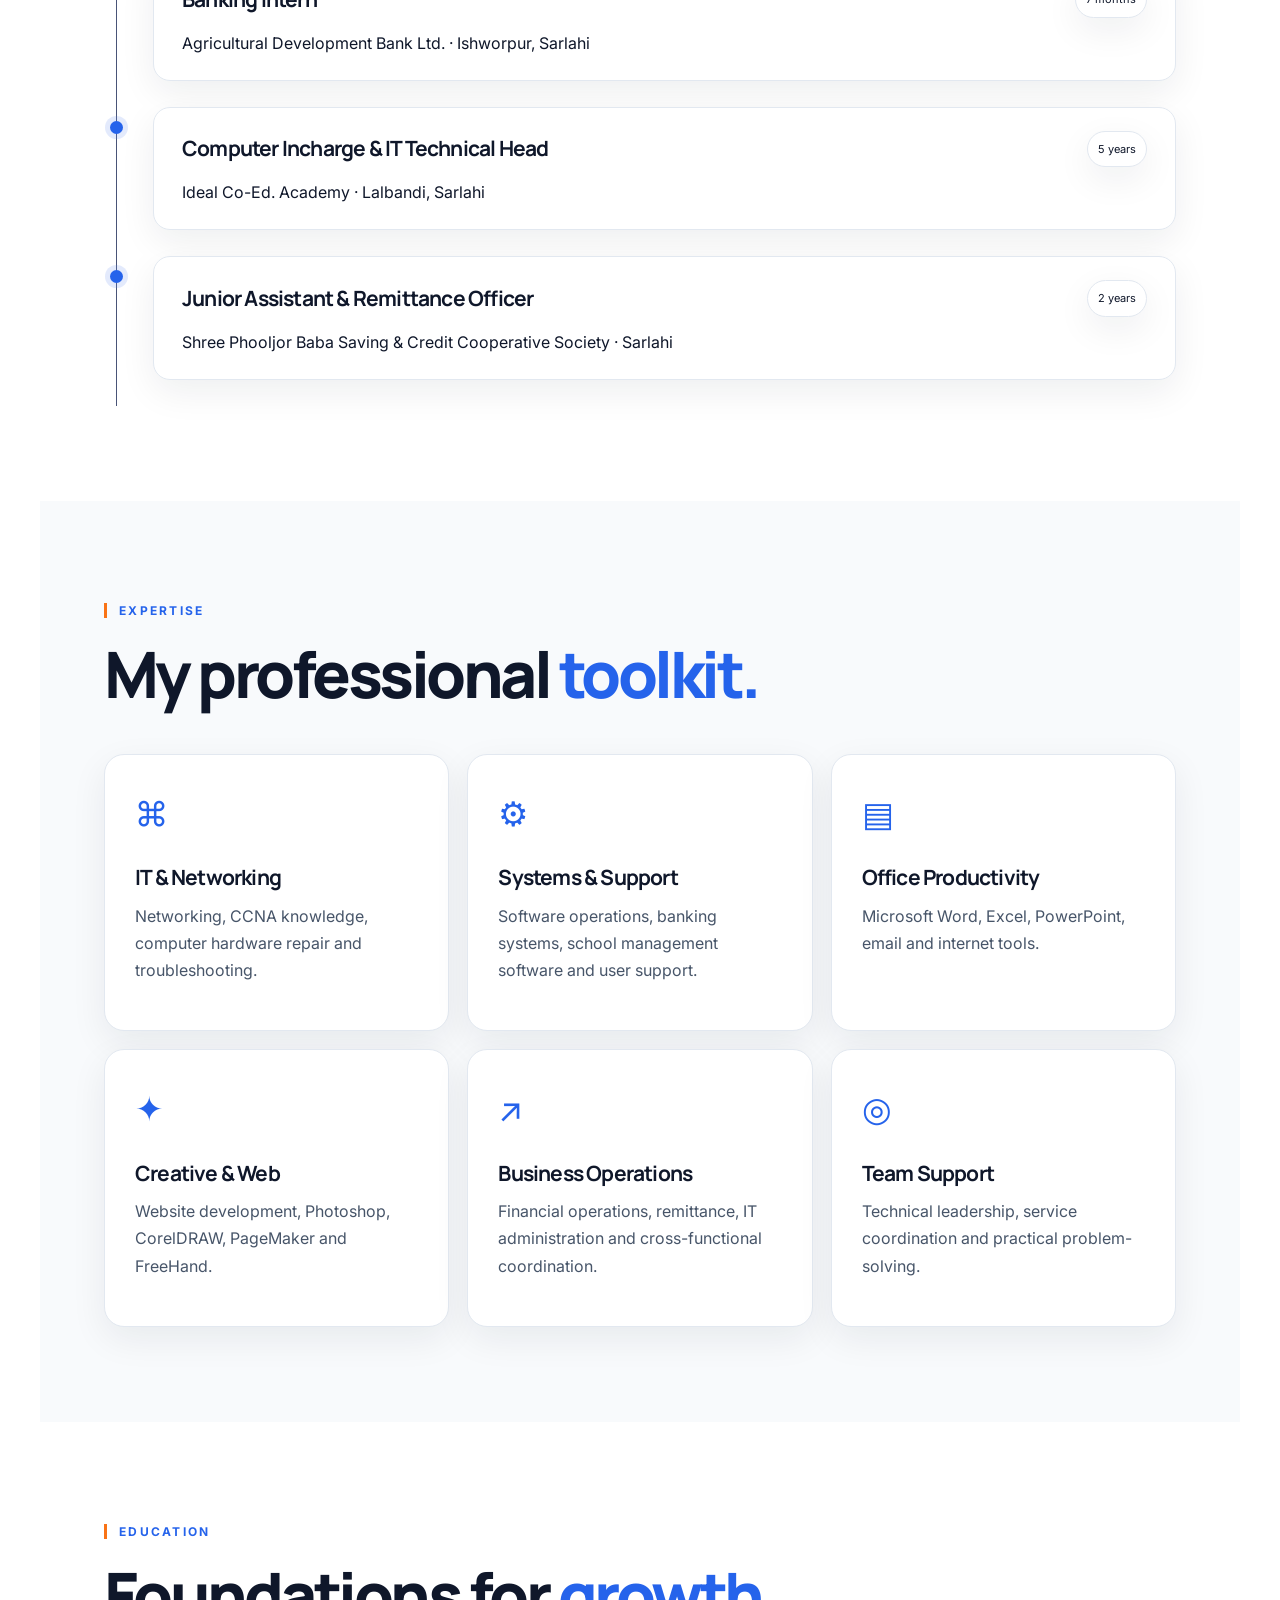
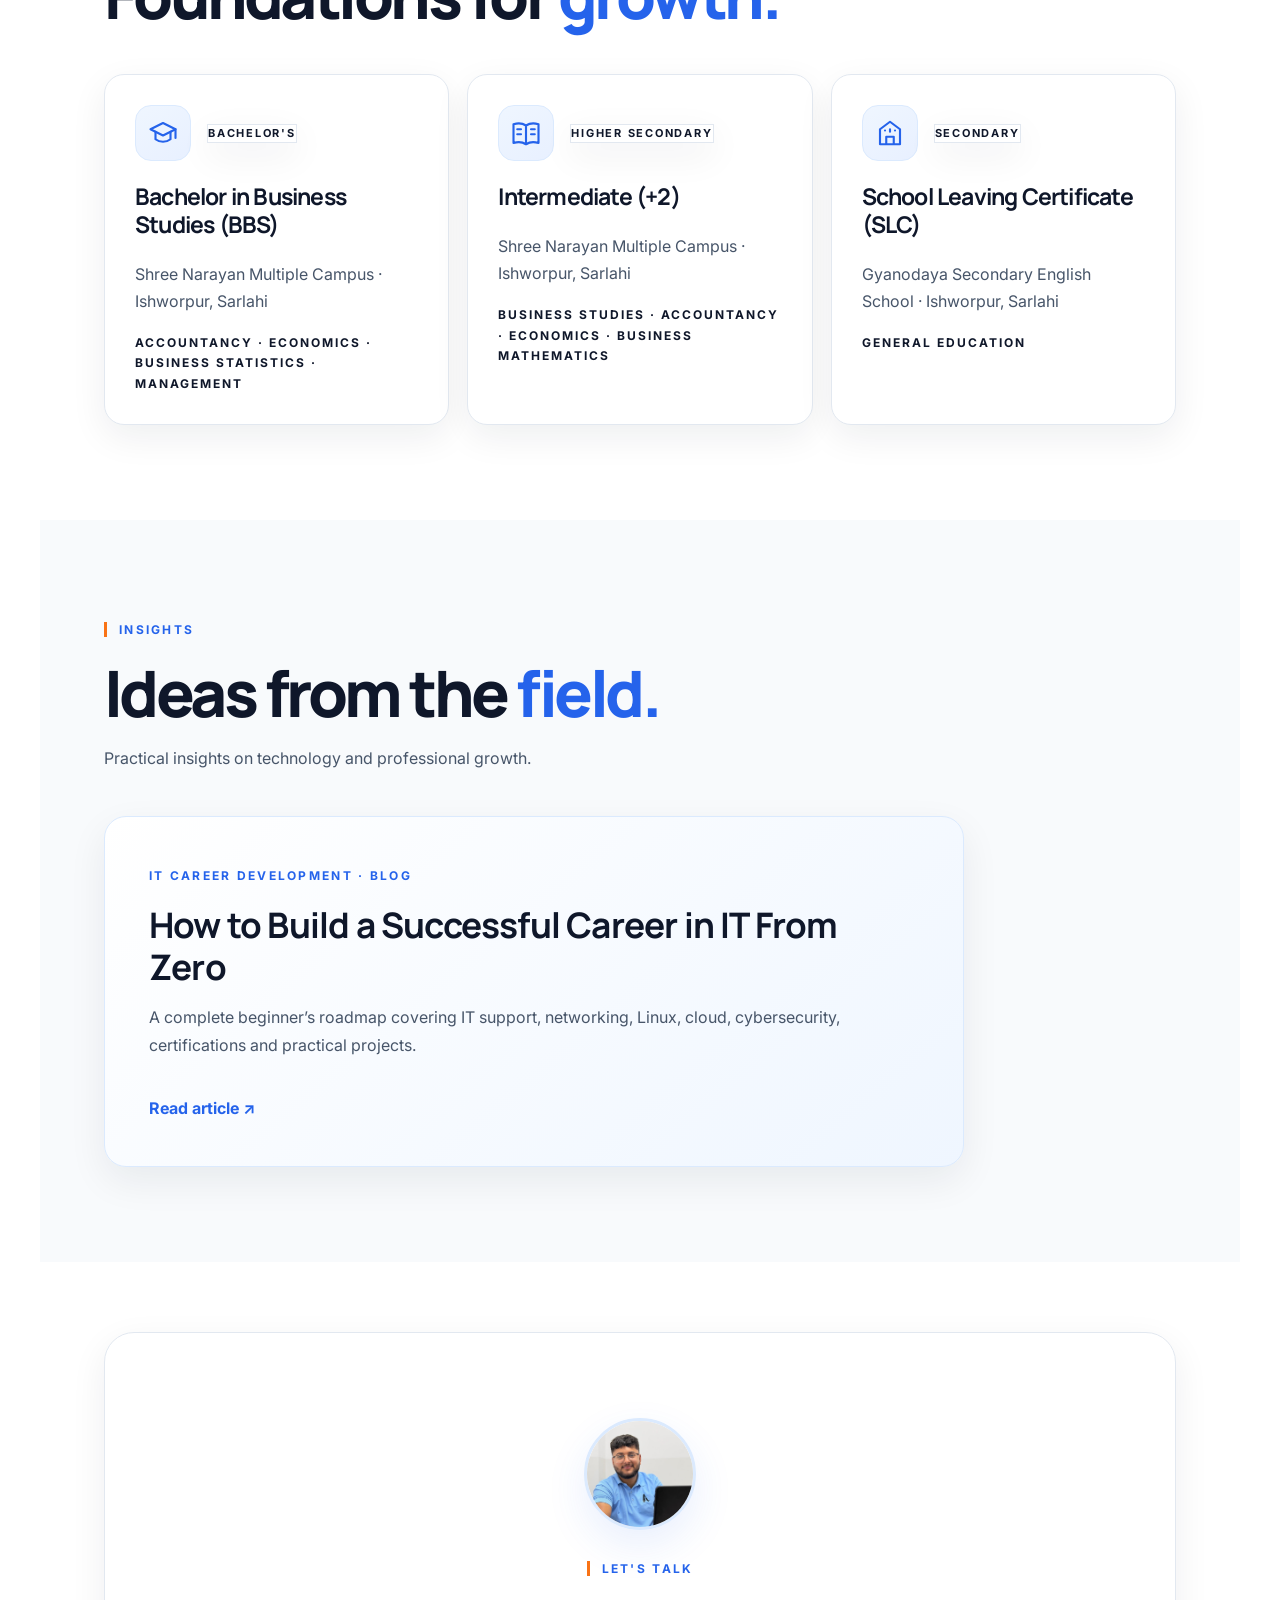
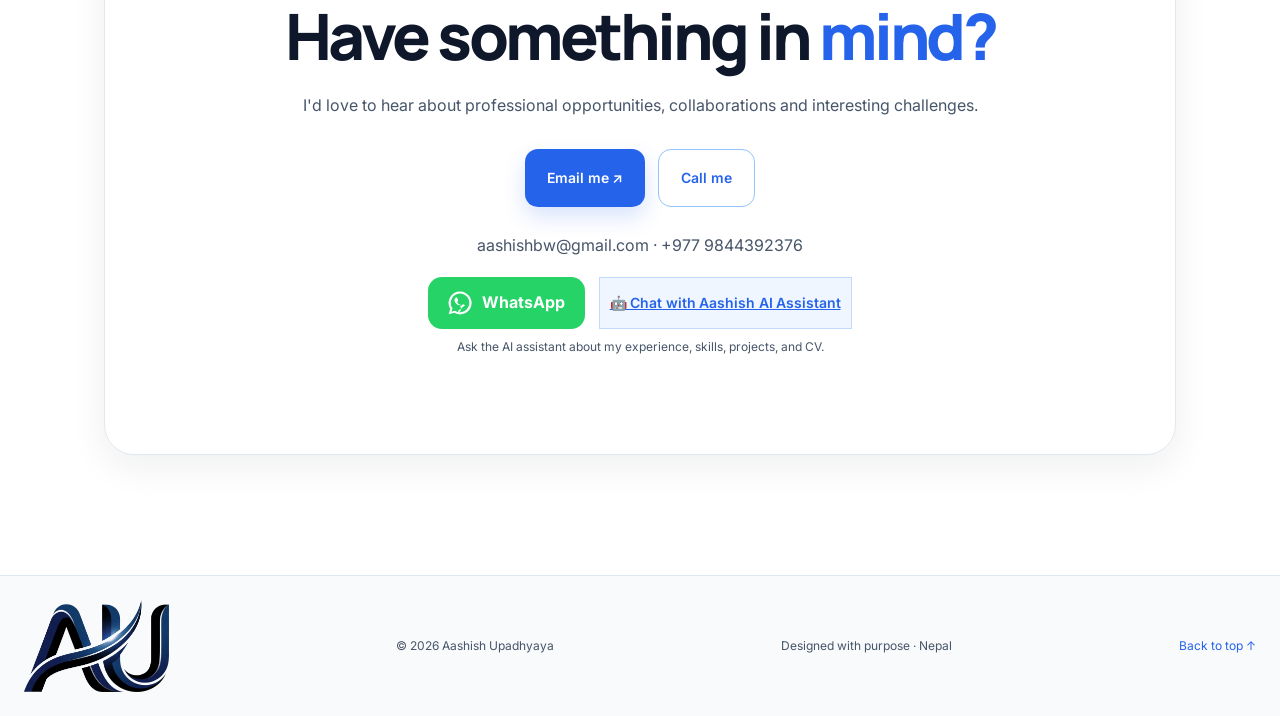
==== commit 1bf07892: "Align education labels beside degree icons" ====
--- a/index.html
+++ b/index.html
@@ -264,11 +264,17 @@
 .bpFab, .bp-fab, .bpWebchatFab, .bp-webchat-fab,
 [data-testid="bp-webchat-fab"], [data-testid="webchat-fab"]{display:none!important}
 @media(max-width:600px){.au-contact-actions{flex-direction:column}.au-contact-actions>*{width:min(100%,340px);box-sizing:border-box}}
-</style><style id="degree-icons">#education .degree-icon{display:flex;align-items:center;justify-content:center;width:56px;height:56px;margin:0 0 22px;border:1px solid #dbeafe;border-radius:16px;color:#2563eb;background:linear-gradient(145deg,#eff6ff,#e8f0ff)}#education .degree-icon svg{display:block;width:30px;height:30px}#education .edu-type{display:inline-block}@media(max-width:600px){#education .degree-icon{width:50px;height:50px;margin-bottom:18px;border-radius:14px}#education .degree-icon svg{width:27px;height:27px}}</style><style id="mini-stats-colors">
+</style><style id="degree-icons">
+#education .degree-card-heading{display:flex;align-items:center;gap:16px;margin-bottom:22px;min-width:0}
+#education .degree-icon{display:flex;flex:0 0 56px;align-items:center;justify-content:center;width:56px;height:56px;margin:0;border:1px solid #dbeafe;border-radius:16px;color:#2563eb;background:linear-gradient(145deg,#eff6ff,#e8f0ff)}
+#education .degree-icon svg{display:block;width:30px;height:30px}
+#education .degree-card-heading .edu-type{display:inline-block;margin:0;line-height:1.5}
+@media(max-width:600px){#education .degree-card-heading{gap:14px;margin-bottom:18px}#education .degree-icon{flex-basis:50px;width:50px;height:50px;border-radius:14px}#education .degree-icon svg{width:27px;height:27px}}
+</style><style id="mini-stats-colors">
 #home .mini-stats>div{background:linear-gradient(135deg,#c2410c,#9a3412)!important;border-color:#c2410c!important;box-shadow:0 10px 24px #9a34121a!important}
 #home .mini-stats>div:nth-child(2){background:linear-gradient(135deg,#2563eb,#1d4ed8)!important;border-color:#2563eb!important;box-shadow:0 10px 24px #2563eb20!important}
 #home .mini-stats>div strong,#home .mini-stats>div span{color:#fff!important;opacity:1!important}
-</style></head><body><div class="glow glow-a"></div><div class="glow glow-b"></div><header class="nav"><a class="brand" href="#home"><span class="brand-icon"><img alt="AU logo" class="au-brand-image" src="au-logo.png"/></span></a><button aria-expanded="false" aria-label="Toggle menu" class="menu" id="menu">☰</button><nav id="links"><a href="#about">About</a><a href="#experience">Experience</a><a href="#skills">Skills</a><a href="#education">Education</a><a href="#blog">Blog</a><a href="#contact">Contact</a></nav><a class="nav-cta" download="" href="./Aashish_Upadhyaya_CV.pdf">Download CV ↗</a></header><main><section class="hero section" id="home"><div class="hero-copy reveal"><div class="eyebrow"><span class="pulse"></span> Available for professional connections</div><p class="intro">Hello, I'm</p><h1>Aashish<br/><span class="gradient">Upadhyaya.</span></h1><p class="type-row">I work in <span class="role-highlight"><span id="type"></span><span class="cursor">|</span></span></p><p class="lead">Support Manager and multidisciplinary technology professional with experience across IT operations, technical support, finance and business systems.</p><div class="actions"><a class="btn primary" href="#experience">Explore my experience <span>↗</span></a><a class="btn outline" href="#contact">Let's connect</a></div><div class="mini-stats"><div><strong>IT</strong><span>Operations</span></div><div><strong>Tech</strong><span>Support</span></div><div><strong>Finance</strong><span>&amp; Systems</span></div></div></div><div class="hero-visual reveal"><div class="orbit orbit-one"></div><div class="orbit orbit-two"></div><div class="hero-card"><img alt="Aashish Upadhyaya working at a laptop" class="avatar hero-photo" loading="eager" src="./hero-profile.jpg"/><div class="status"><span class="pulse"></span> CURRENT ROLE</div><h2>Support Manager</h2><p>Devanasoft Pvt. Ltd.</p><div class="card-line"></div><div class="chips"><span>Technology</span><span>Leadership</span><span>Support</span></div></div><div class="float-chip chip-top">✦ Problem solver</div><div class="float-chip chip-bottom">⚡ IT &amp; Business</div></div><a class="scroll-hint" href="#about">SCROLL TO EXPLORE ↓</a></section><div class="expertise-marquee" aria-label="Professional expertise"><div class="expertise-track" aria-hidden="true"><span>✦ IT OPERATIONS</span><span>✦ TECHNICAL SUPPORT</span><span>✦ COMPUTER NETWORKING</span><span>✦ BUSINESS SYSTEMS</span><span>✦ PROBLEM SOLVING</span><span>✦ IT OPERATIONS</span><span>✦ TECHNICAL SUPPORT</span><span>✦ COMPUTER NETWORKING</span><span>✦ BUSINESS SYSTEMS</span><span>✦ PROBLEM SOLVING</span></div></div><section class="section content-section" id="about"><div class="section-heading reveal"><span class="kicker">ABOUT</span><h2>Where technology meets <span class="gradient">business.</span></h2></div><div class="about-grid"><div class="about-copy"><div class="about-copy-label">SUPPORT MANAGER  /  IT PROFESSIONAL</div><p class="body-large reveal about-paragraph">Hi, I'm <strong>Aashish Upadhyaya</strong>, an IT professional and Support Manager with a strong background in IT support, computer networking, software troubleshooting, and technology-driven business operations.</p><p class="body-large reveal about-paragraph">With experience across cooperative banking, financial services, education, and IT service management, I specialize in troubleshooting technical issues, supporting business applications, maintaining IT systems, and helping organizations operate more efficiently through technology.</p><p class="body-large reveal about-paragraph">My professional journey has allowed me to work across technical support, IT department management, finance and technical operations, and banking environments. I enjoy solving complex problems, learning new technologies, and finding practical solutions that connect technical requirements with real business needs.</p><p class="body-large reveal about-paragraph">My technical skill set includes computer hardware and maintenance, networking, software support, Microsoft Office applications, and website development, supported by my CCNA and hardware repair knowledge.</p><p class="body-large reveal about-paragraph">I believe technology is most valuable when it simplifies work, improves reliability, and creates meaningful results. My goal is to continue growing as an IT professional while contributing to innovative solutions that help businesses become more efficient, secure, and technology-driven.</p><p class="about-philosophy reveal"><strong>My Philosophy: </strong>Where technology meets business, possibilities become solutions.</p></div><div class="about-visual reveal"><img alt="Aashish Upadhyaya in a formal suit" class="about-photo reveal" loading="lazy" src="./about-profile.jpg"/><div class="about-panel reveal"><span>BASED IN</span><strong>Kathmandu, Nepal</strong><span>FOCUS</span><strong>Support • IT • Operations</strong><span>OPEN TO</span><strong>Professional collaboration</strong></div></div></div></section><section class="section content-section" id="experience"><div class="section-heading reveal"><span class="kicker">CAREER</span><h2>Experience that <span class="gradient">delivers.</span></h2><p>Roles and internships listed in my curriculum vitae. Dates are shown where available.</p></div><div class="timeline"><article class="job reveal"><div class="job-dot"></div><div class="job-content"><div class="job-head"><h3>Support Manager</h3><span class="tag tag-current">Current</span></div><p class="org">Devanasoft Pvt. Ltd. · Gatthaghar, Kathmandu</p><p>Technical support, customer issue resolution and operational coordination.</p></div></article><article class="job reveal"><div class="job-dot"></div><div class="job-content"><div class="job-head"><h3>Finance &amp; Technical Head</h3><span class="tag">2+ years</span></div><p class="org">Abroad Education Consultancy Services Pvt. Ltd. · Bagbazar, Kathmandu</p></div></article><article class="job reveal"><div class="job-dot"></div><div class="job-content"><div class="job-head"><h3>Head of IT Department</h3><span class="tag">4+ years</span></div><p class="org">Royal Multipurpose Cooperative Society · Basundhara, Kathmandu</p></div></article><article class="job reveal"><div class="job-dot"></div><div class="job-content"><div class="job-head"><h3>IT Intern</h3><span class="tag">3 months</span></div><p class="org">Muktinath Bikas Bank · Corporate Office, Kamaladi</p></div></article><article class="job reveal"><div class="job-dot"></div><div class="job-content"><div class="job-head"><h3>Banking Intern</h3><span class="tag">7 months</span></div><p class="org">Agricultural Development Bank Ltd. · Ishworpur, Sarlahi</p></div></article><article class="job reveal"><div class="job-dot"></div><div class="job-content"><div class="job-head"><h3>Computer Incharge &amp; IT Technical Head</h3><span class="tag">5 years</span></div><p class="org">Ideal Co-Ed. Academy · Lalbandi, Sarlahi</p></div></article><article class="job reveal"><div class="job-dot"></div><div class="job-content"><div class="job-head"><h3>Junior Assistant &amp; Remittance Officer</h3><span class="tag">2 years</span></div><p class="org">Shree Phooljor Baba Saving &amp; Credit Cooperative Society · Sarlahi</p></div></article></div></section><section class="section content-section" id="skills"><div class="section-heading reveal"><span class="kicker">EXPERTISE</span><h2>My professional <span class="gradient">toolkit.</span></h2></div><div class="skills-grid"><div class="skill-card reveal"><span class="skill-icon">⌘</span><h3>IT &amp; Networking</h3><p>Networking, CCNA knowledge, computer hardware repair and troubleshooting.</p></div><div class="skill-card reveal"><span class="skill-icon">⚙</span><h3>Systems &amp; Support</h3><p>Software operations, banking systems, school management software and user support.</p></div><div class="skill-card reveal"><span class="skill-icon">▤</span><h3>Office Productivity</h3><p>Microsoft Word, Excel, PowerPoint, email and internet tools.</p></div><div class="skill-card reveal"><span class="skill-icon">✦</span><h3>Creative &amp; Web</h3><p>Website development, Photoshop, CorelDRAW, PageMaker and FreeHand.</p></div><div class="skill-card reveal"><span class="skill-icon">↗</span><h3>Business Operations</h3><p>Financial operations, remittance, IT administration and cross-functional coordination.</p></div><div class="skill-card reveal"><span class="skill-icon">◎</span><h3>Team Support</h3><p>Technical leadership, service coordination and practical problem-solving.</p></div></div></section><section class="section content-section" id="education"><div class="section-heading reveal"><span class="kicker">EDUCATION</span><h2>Foundations for <span class="gradient">growth.</span></h2></div><div class="edu-grid"><div class="edu-card reveal"><span class="degree-icon" aria-hidden="true"><svg viewBox="0 0 24 24" fill="none" stroke="currentColor" stroke-width="1.7" stroke-linecap="round" stroke-linejoin="round" focusable="false"><path d="m2 9 10-5 10 5-10 5L2 9Z"/><path d="M6 11v6c3.5 2.7 8.5 2.7 12 0v-6M22 9v7"/></svg></span><span class="edu-type">BACHELOR'S</span><h3>Bachelor in Business Studies (BBS)</h3><p>Shree Narayan Multiple Campus · Ishworpur, Sarlahi</p><small>Accountancy · Economics · Business Statistics · Management</small></div><div class="edu-card reveal"><span class="degree-icon" aria-hidden="true"><svg viewBox="0 0 24 24" fill="none" stroke="currentColor" stroke-width="1.7" stroke-linecap="round" stroke-linejoin="round" focusable="false"><path d="M12 6C9 4 5 4 2 5v15c3-1 7-1 10 1 3-2 7-2 10-1V5c-3-1-7-1-10 1Zm0 0v15"/><path d="M5 9h3M5 13h3M16 9h3M16 13h3"/></svg></span><span class="edu-type">HIGHER SECONDARY</span><h3>Intermediate (+2)</h3><p>Shree Narayan Multiple Campus · Ishworpur, Sarlahi</p><small>Business Studies · Accountancy · Economics · Business Mathematics</small></div><div class="edu-card reveal"><span class="degree-icon" aria-hidden="true"><svg viewBox="0 0 24 24" fill="none" stroke="currentColor" stroke-width="1.7" stroke-linecap="round" stroke-linejoin="round" focusable="false"><path d="m4 9 8-6 8 6v12H4V9ZM9 21v-6h6v6M8 10h.01M16 10h.01M12 9v2"/></svg></span><span class="edu-type">SECONDARY</span><h3>School Leaving Certificate (SLC)</h3><p>Gyanodaya Secondary English School · Ishworpur, Sarlahi</p><small>General education</small></div></div></section><section class="section content-section" id="blog"><div class="section-heading reveal"><span class="kicker">INSIGHTS</span><h2>Ideas from the <span class="gradient">field.</span></h2><p>Practical insights on technology and professional growth.</p></div><a class="blog-feature reveal" href="./blog.html" style="display:block;text-decoration:none;color:inherit;background:rgba(24,32,59,.84);border:1px solid rgba(132,154,255,.25);border-radius:22px;padding:clamp(24px,4vw,44px);max-width:860px;transition:transform .25s,border-color .25s"><span class="kicker">IT CAREER DEVELOPMENT · BLOG</span><h3 style="font-size:clamp(1.5rem,3vw,2.2rem);margin:16px 0">How to Build a Successful Career in IT From Zero</h3><p style="opacity:.78;line-height:1.7">A complete beginner’s roadmap covering IT support, networking, Linux, cloud, cybersecurity, certifications and practical projects.</p><strong style="display:inline-block;margin-top:20px;color:#83c8ff">Read article ↗</strong></a></section><section class="section contact-section" id="contact"><div class="contact-box reveal"><img alt="Professional headshot of Aashish Upadhyaya" class="contact-photo" loading="lazy" src="./formal-profile.jpg"/><span class="kicker">LET'S TALK</span><h2>Have something in <span class="gradient">mind?</span></h2><p>I'd love to hear about professional opportunities, collaborations and interesting challenges.</p><div class="actions center"><a class="btn primary" href="mailto:aashishbw@gmail.com">Email me ↗</a><a class="btn outline" href="tel:+9779844392376">Call me</a></div><p class="contact-email">aashishbw@gmail.com · +977 9844392376</p><div class="au-contact-actions"><a aria-label="Chat with Aashish on WhatsApp" class="btn au-whatsapp-inline" href="https://wa.me/9779844392376?text=Hello%20Aashish%2C%20I%20recently%20visited%20your%20portfolio%20website%20and%20would%20like%20to%20connect%20with%20you%20to%20discuss%20a%20potential%20opportunity%20or%20inquiry." rel="noopener noreferrer" target="_blank" title="Chat on WhatsApp">
+</style></head><body><div class="glow glow-a"></div><div class="glow glow-b"></div><header class="nav"><a class="brand" href="#home"><span class="brand-icon"><img alt="AU logo" class="au-brand-image" src="au-logo.png"/></span></a><button aria-expanded="false" aria-label="Toggle menu" class="menu" id="menu">☰</button><nav id="links"><a href="#about">About</a><a href="#experience">Experience</a><a href="#skills">Skills</a><a href="#education">Education</a><a href="#blog">Blog</a><a href="#contact">Contact</a></nav><a class="nav-cta" download="" href="./Aashish_Upadhyaya_CV.pdf">Download CV ↗</a></header><main><section class="hero section" id="home"><div class="hero-copy reveal"><div class="eyebrow"><span class="pulse"></span> Available for professional connections</div><p class="intro">Hello, I'm</p><h1>Aashish<br/><span class="gradient">Upadhyaya.</span></h1><p class="type-row">I work in <span class="role-highlight"><span id="type"></span><span class="cursor">|</span></span></p><p class="lead">Support Manager and multidisciplinary technology professional with experience across IT operations, technical support, finance and business systems.</p><div class="actions"><a class="btn primary" href="#experience">Explore my experience <span>↗</span></a><a class="btn outline" href="#contact">Let's connect</a></div><div class="mini-stats"><div><strong>IT</strong><span>Operations</span></div><div><strong>Tech</strong><span>Support</span></div><div><strong>Finance</strong><span>&amp; Systems</span></div></div></div><div class="hero-visual reveal"><div class="orbit orbit-one"></div><div class="orbit orbit-two"></div><div class="hero-card"><img alt="Aashish Upadhyaya working at a laptop" class="avatar hero-photo" loading="eager" src="./hero-profile.jpg"/><div class="status"><span class="pulse"></span> CURRENT ROLE</div><h2>Support Manager</h2><p>Devanasoft Pvt. Ltd.</p><div class="card-line"></div><div class="chips"><span>Technology</span><span>Leadership</span><span>Support</span></div></div><div class="float-chip chip-top">✦ Problem solver</div><div class="float-chip chip-bottom">⚡ IT &amp; Business</div></div><a class="scroll-hint" href="#about">SCROLL TO EXPLORE ↓</a></section><div class="expertise-marquee" aria-label="Professional expertise"><div class="expertise-track" aria-hidden="true"><span>✦ IT OPERATIONS</span><span>✦ TECHNICAL SUPPORT</span><span>✦ COMPUTER NETWORKING</span><span>✦ BUSINESS SYSTEMS</span><span>✦ PROBLEM SOLVING</span><span>✦ IT OPERATIONS</span><span>✦ TECHNICAL SUPPORT</span><span>✦ COMPUTER NETWORKING</span><span>✦ BUSINESS SYSTEMS</span><span>✦ PROBLEM SOLVING</span></div></div><section class="section content-section" id="about"><div class="section-heading reveal"><span class="kicker">ABOUT</span><h2>Where technology meets <span class="gradient">business.</span></h2></div><div class="about-grid"><div class="about-copy"><div class="about-copy-label">SUPPORT MANAGER  /  IT PROFESSIONAL</div><p class="body-large reveal about-paragraph">Hi, I'm <strong>Aashish Upadhyaya</strong>, an IT professional and Support Manager with a strong background in IT support, computer networking, software troubleshooting, and technology-driven business operations.</p><p class="body-large reveal about-paragraph">With experience across cooperative banking, financial services, education, and IT service management, I specialize in troubleshooting technical issues, supporting business applications, maintaining IT systems, and helping organizations operate more efficiently through technology.</p><p class="body-large reveal about-paragraph">My professional journey has allowed me to work across technical support, IT department management, finance and technical operations, and banking environments. I enjoy solving complex problems, learning new technologies, and finding practical solutions that connect technical requirements with real business needs.</p><p class="body-large reveal about-paragraph">My technical skill set includes computer hardware and maintenance, networking, software support, Microsoft Office applications, and website development, supported by my CCNA and hardware repair knowledge.</p><p class="body-large reveal about-paragraph">I believe technology is most valuable when it simplifies work, improves reliability, and creates meaningful results. My goal is to continue growing as an IT professional while contributing to innovative solutions that help businesses become more efficient, secure, and technology-driven.</p><p class="about-philosophy reveal"><strong>My Philosophy: </strong>Where technology meets business, possibilities become solutions.</p></div><div class="about-visual reveal"><img alt="Aashish Upadhyaya in a formal suit" class="about-photo reveal" loading="lazy" src="./about-profile.jpg"/><div class="about-panel reveal"><span>BASED IN</span><strong>Kathmandu, Nepal</strong><span>FOCUS</span><strong>Support • IT • Operations</strong><span>OPEN TO</span><strong>Professional collaboration</strong></div></div></div></section><section class="section content-section" id="experience"><div class="section-heading reveal"><span class="kicker">CAREER</span><h2>Experience that <span class="gradient">delivers.</span></h2><p>Roles and internships listed in my curriculum vitae. Dates are shown where available.</p></div><div class="timeline"><article class="job reveal"><div class="job-dot"></div><div class="job-content"><div class="job-head"><h3>Support Manager</h3><span class="tag tag-current">Current</span></div><p class="org">Devanasoft Pvt. Ltd. · Gatthaghar, Kathmandu</p><p>Technical support, customer issue resolution and operational coordination.</p></div></article><article class="job reveal"><div class="job-dot"></div><div class="job-content"><div class="job-head"><h3>Finance &amp; Technical Head</h3><span class="tag">2+ years</span></div><p class="org">Abroad Education Consultancy Services Pvt. Ltd. · Bagbazar, Kathmandu</p></div></article><article class="job reveal"><div class="job-dot"></div><div class="job-content"><div class="job-head"><h3>Head of IT Department</h3><span class="tag">4+ years</span></div><p class="org">Royal Multipurpose Cooperative Society · Basundhara, Kathmandu</p></div></article><article class="job reveal"><div class="job-dot"></div><div class="job-content"><div class="job-head"><h3>IT Intern</h3><span class="tag">3 months</span></div><p class="org">Muktinath Bikas Bank · Corporate Office, Kamaladi</p></div></article><article class="job reveal"><div class="job-dot"></div><div class="job-content"><div class="job-head"><h3>Banking Intern</h3><span class="tag">7 months</span></div><p class="org">Agricultural Development Bank Ltd. · Ishworpur, Sarlahi</p></div></article><article class="job reveal"><div class="job-dot"></div><div class="job-content"><div class="job-head"><h3>Computer Incharge &amp; IT Technical Head</h3><span class="tag">5 years</span></div><p class="org">Ideal Co-Ed. Academy · Lalbandi, Sarlahi</p></div></article><article class="job reveal"><div class="job-dot"></div><div class="job-content"><div class="job-head"><h3>Junior Assistant &amp; Remittance Officer</h3><span class="tag">2 years</span></div><p class="org">Shree Phooljor Baba Saving &amp; Credit Cooperative Society · Sarlahi</p></div></article></div></section><section class="section content-section" id="skills"><div class="section-heading reveal"><span class="kicker">EXPERTISE</span><h2>My professional <span class="gradient">toolkit.</span></h2></div><div class="skills-grid"><div class="skill-card reveal"><span class="skill-icon">⌘</span><h3>IT &amp; Networking</h3><p>Networking, CCNA knowledge, computer hardware repair and troubleshooting.</p></div><div class="skill-card reveal"><span class="skill-icon">⚙</span><h3>Systems &amp; Support</h3><p>Software operations, banking systems, school management software and user support.</p></div><div class="skill-card reveal"><span class="skill-icon">▤</span><h3>Office Productivity</h3><p>Microsoft Word, Excel, PowerPoint, email and internet tools.</p></div><div class="skill-card reveal"><span class="skill-icon">✦</span><h3>Creative &amp; Web</h3><p>Website development, Photoshop, CorelDRAW, PageMaker and FreeHand.</p></div><div class="skill-card reveal"><span class="skill-icon">↗</span><h3>Business Operations</h3><p>Financial operations, remittance, IT administration and cross-functional coordination.</p></div><div class="skill-card reveal"><span class="skill-icon">◎</span><h3>Team Support</h3><p>Technical leadership, service coordination and practical problem-solving.</p></div></div></section><section class="section content-section" id="education"><div class="section-heading reveal"><span class="kicker">EDUCATION</span><h2>Foundations for <span class="gradient">growth.</span></h2></div><div class="edu-grid"><div class="edu-card reveal"><div class="degree-card-heading"><span class="degree-icon" aria-hidden="true"><svg viewBox="0 0 24 24" fill="none" stroke="currentColor" stroke-width="1.7" stroke-linecap="round" stroke-linejoin="round" focusable="false"><path d="m2 9 10-5 10 5-10 5L2 9Z"/><path d="M6 11v6c3.5 2.7 8.5 2.7 12 0v-6M22 9v7"/></svg></span><span class="edu-type">BACHELOR'S</span></div><h3>Bachelor in Business Studies (BBS)</h3><p>Shree Narayan Multiple Campus · Ishworpur, Sarlahi</p><small>Accountancy · Economics · Business Statistics · Management</small></div><div class="edu-card reveal"><div class="degree-card-heading"><span class="degree-icon" aria-hidden="true"><svg viewBox="0 0 24 24" fill="none" stroke="currentColor" stroke-width="1.7" stroke-linecap="round" stroke-linejoin="round" focusable="false"><path d="M12 6C9 4 5 4 2 5v15c3-1 7-1 10 1 3-2 7-2 10-1V5c-3-1-7-1-10 1Zm0 0v15"/><path d="M5 9h3M5 13h3M16 9h3M16 13h3"/></svg></span><span class="edu-type">HIGHER SECONDARY</span></div><h3>Intermediate (+2)</h3><p>Shree Narayan Multiple Campus · Ishworpur, Sarlahi</p><small>Business Studies · Accountancy · Economics · Business Mathematics</small></div><div class="edu-card reveal"><div class="degree-card-heading"><span class="degree-icon" aria-hidden="true"><svg viewBox="0 0 24 24" fill="none" stroke="currentColor" stroke-width="1.7" stroke-linecap="round" stroke-linejoin="round" focusable="false"><path d="m4 9 8-6 8 6v12H4V9ZM9 21v-6h6v6M8 10h.01M16 10h.01M12 9v2"/></svg></span><span class="edu-type">SECONDARY</span></div><h3>School Leaving Certificate (SLC)</h3><p>Gyanodaya Secondary English School · Ishworpur, Sarlahi</p><small>General education</small></div></div></section><section class="section content-section" id="blog"><div class="section-heading reveal"><span class="kicker">INSIGHTS</span><h2>Ideas from the <span class="gradient">field.</span></h2><p>Practical insights on technology and professional growth.</p></div><a class="blog-feature reveal" href="./blog.html" style="display:block;text-decoration:none;color:inherit;background:rgba(24,32,59,.84);border:1px solid rgba(132,154,255,.25);border-radius:22px;padding:clamp(24px,4vw,44px);max-width:860px;transition:transform .25s,border-color .25s"><span class="kicker">IT CAREER DEVELOPMENT · BLOG</span><h3 style="font-size:clamp(1.5rem,3vw,2.2rem);margin:16px 0">How to Build a Successful Career in IT From Zero</h3><p style="opacity:.78;line-height:1.7">A complete beginner’s roadmap covering IT support, networking, Linux, cloud, cybersecurity, certifications and practical projects.</p><strong style="display:inline-block;margin-top:20px;color:#83c8ff">Read article ↗</strong></a></section><section class="section contact-section" id="contact"><div class="contact-box reveal"><img alt="Professional headshot of Aashish Upadhyaya" class="contact-photo" loading="lazy" src="./formal-profile.jpg"/><span class="kicker">LET'S TALK</span><h2>Have something in <span class="gradient">mind?</span></h2><p>I'd love to hear about professional opportunities, collaborations and interesting challenges.</p><div class="actions center"><a class="btn primary" href="mailto:aashishbw@gmail.com">Email me ↗</a><a class="btn outline" href="tel:+9779844392376">Call me</a></div><p class="contact-email">aashishbw@gmail.com · +977 9844392376</p><div class="au-contact-actions"><a aria-label="Chat with Aashish on WhatsApp" class="btn au-whatsapp-inline" href="https://wa.me/9779844392376?text=Hello%20Aashish%2C%20I%20recently%20visited%20your%20portfolio%20website%20and%20would%20like%20to%20connect%20with%20you%20to%20discuss%20a%20potential%20opportunity%20or%20inquiry." rel="noopener noreferrer" target="_blank" title="Chat on WhatsApp">
 <svg aria-hidden="true" viewbox="0 0 32 32" xmlns="http://www.w3.org/2000/svg"><path d="M16 .8A15.1 15.1 0 0 0 3 23.7L.9 31l7.5-2A15.2 15.2 0 1 0 16 .8zm0 27.5a12.3 12.3 0 0 1-6.3-1.7l-.5-.3-4.4 1.2 1.2-4.3-.3-.5A12.4 12.4 0 1 1 16 28.3zm6.8-9.3c-.4-.2-2.2-1.1-2.6-1.2-.3-.1-.6-.2-.8.2-.3.4-1 1.2-1.2 1.4-.2.2-.4.3-.8.1-.4-.2-1.6-.6-3-1.9-1.1-1-1.9-2.2-2.1-2.6-.2-.4 0-.6.2-.8l.6-.7c.2-.2.3-.4.4-.7.1-.2 0-.5 0-.7-.1-.2-.8-2-1.1-2.7-.3-.7-.6-.6-.8-.6h-.7c-.3 0-.7.1-1 .5s-1.3 1.3-1.3 3.1 1.3 3.6 1.5 3.6 3.6 5 5.1 2 1.4 3.6 1.9 4.8 2.1.7.1 1.4.1 2-.1.6-.2 2.2-.9 2.5-1.8.3-.9.3-1.7.2-1.8-.1-.2-.3-.3-.7-.5z"></path></svg>
 </a><button class="chat-link" id="chatButton" type="button">💬 Open live chat</button></div><p class="chat-note" id="chatNote">Chat with me directly using the live-chat assistant.</p></div></section></main><footer><img alt="AU logo" class="au-footer-image" src="au-logo.png"/><span>© <span id="year"></span> Aashish Upadhyaya</span><span>Designed with purpose · Nepal</span><a href="#home">Back to top ↑</a></footer><script src="script.js"></script><!-- Floating WhatsApp contact -->
 
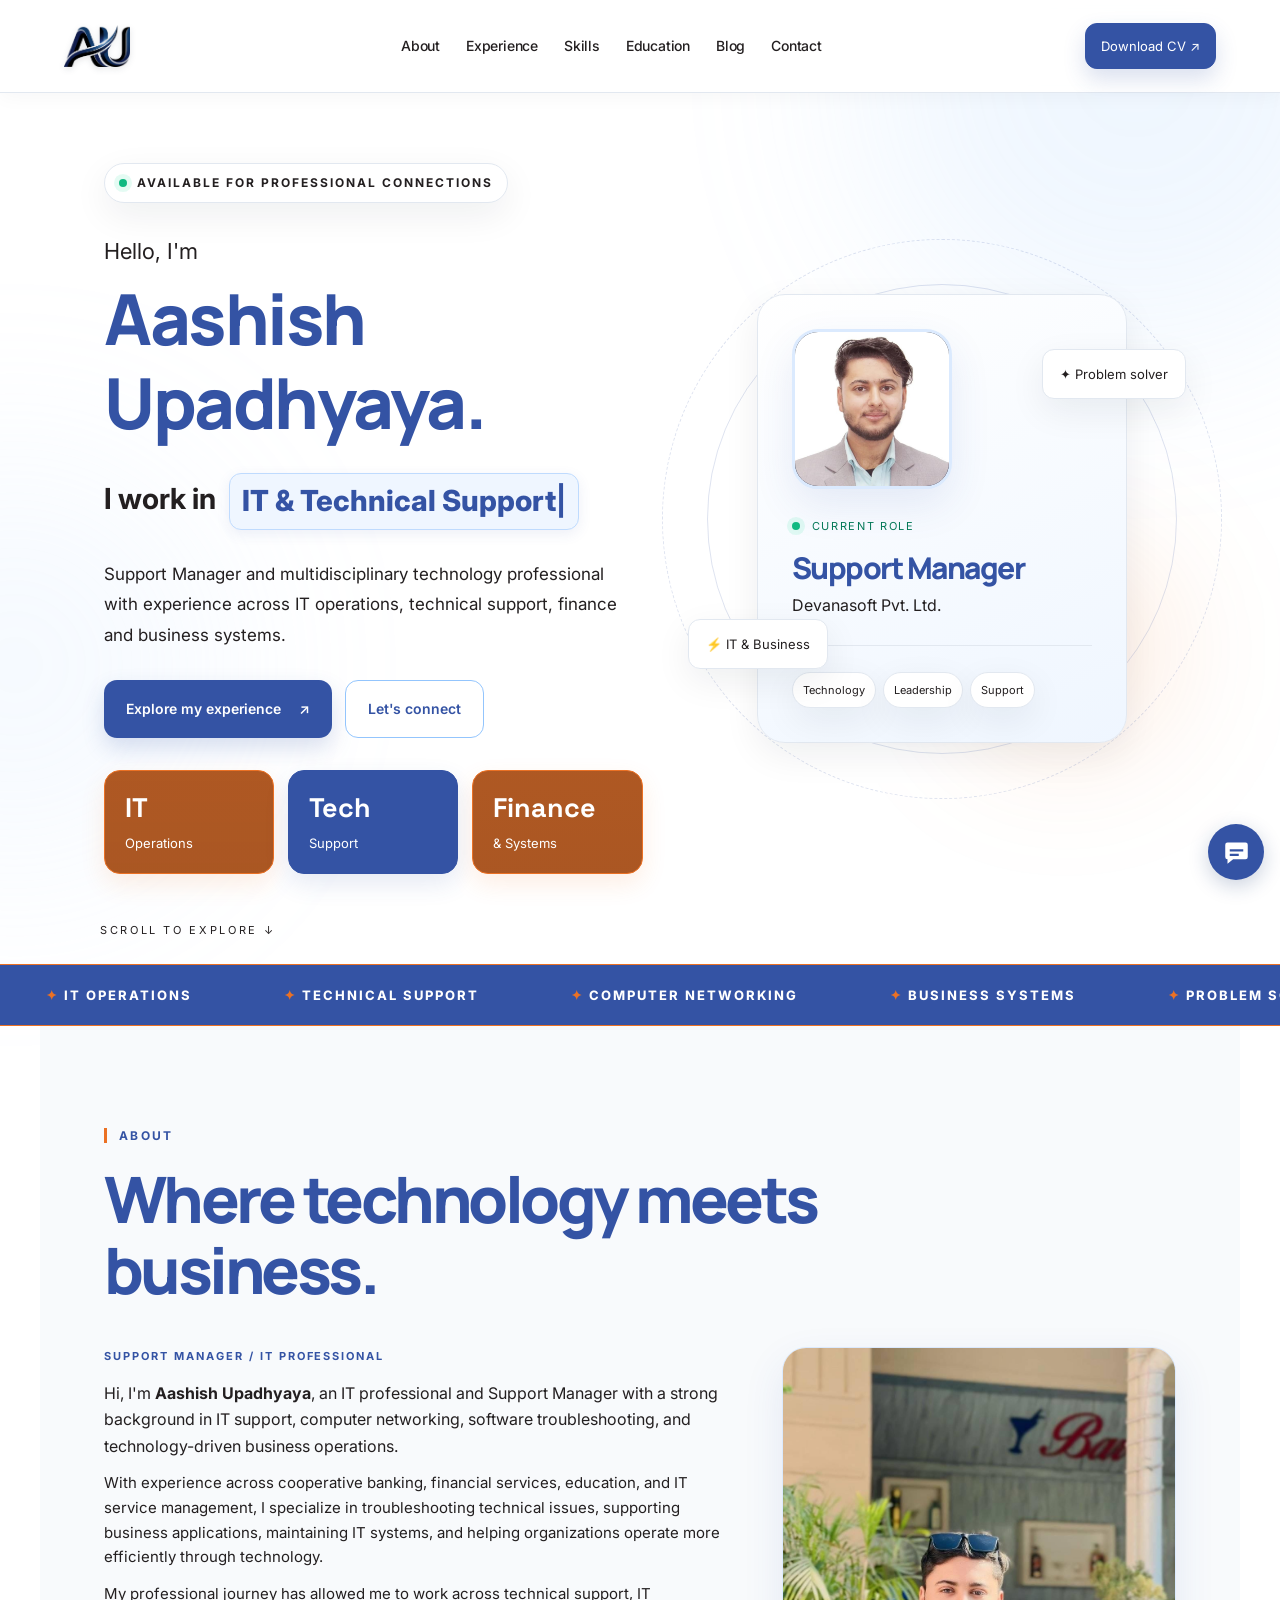
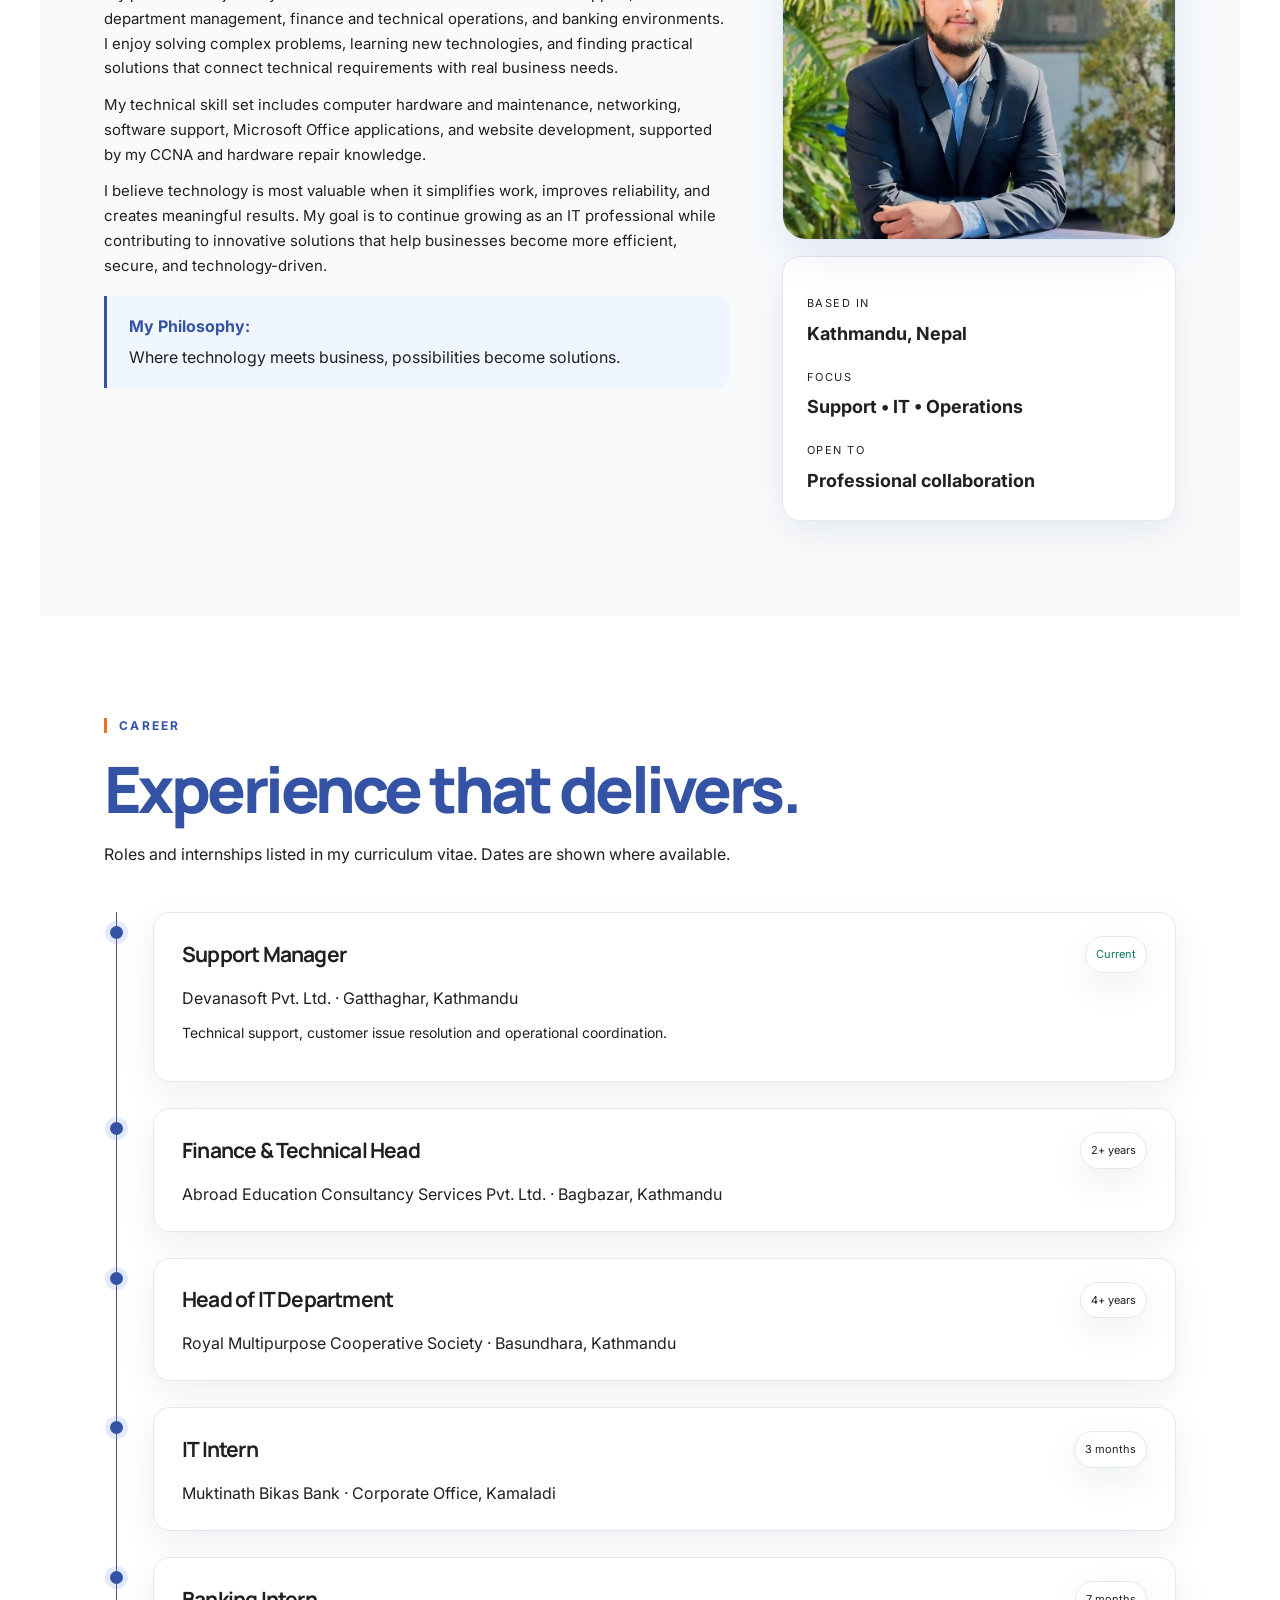
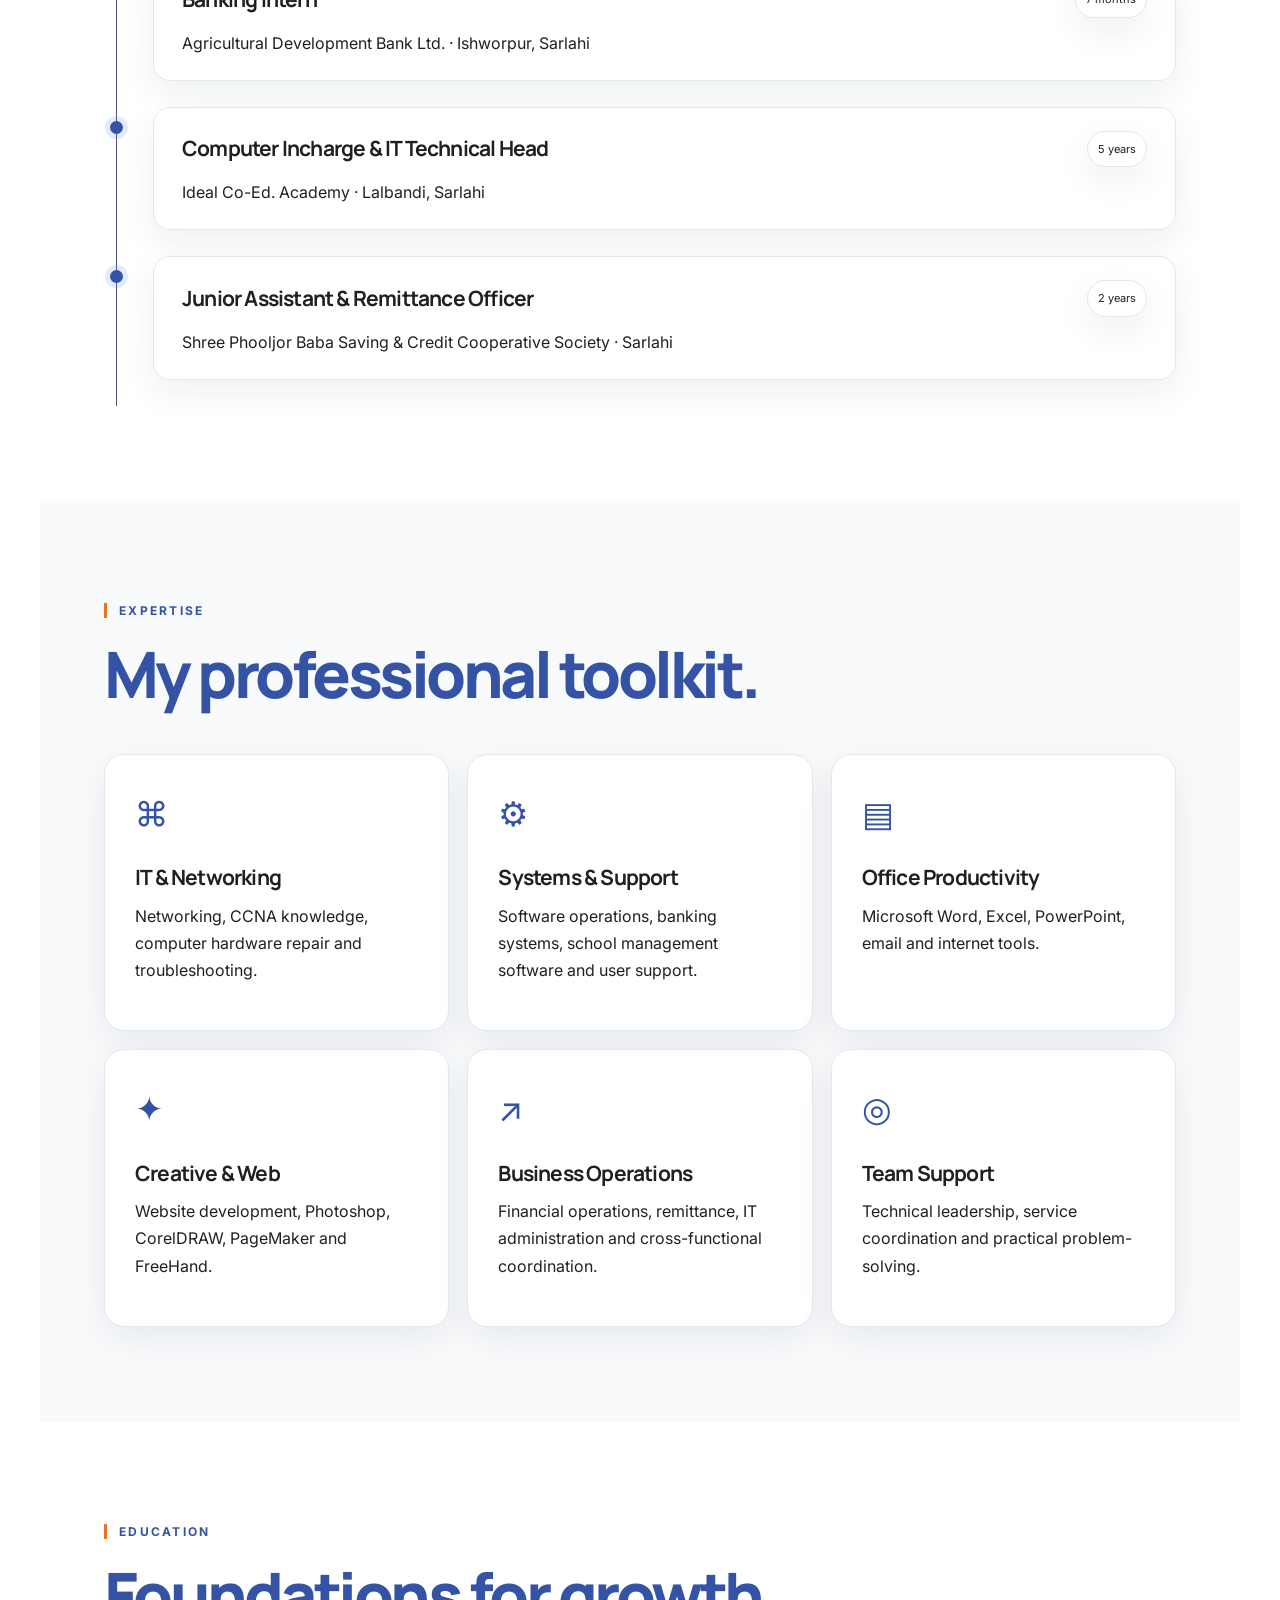
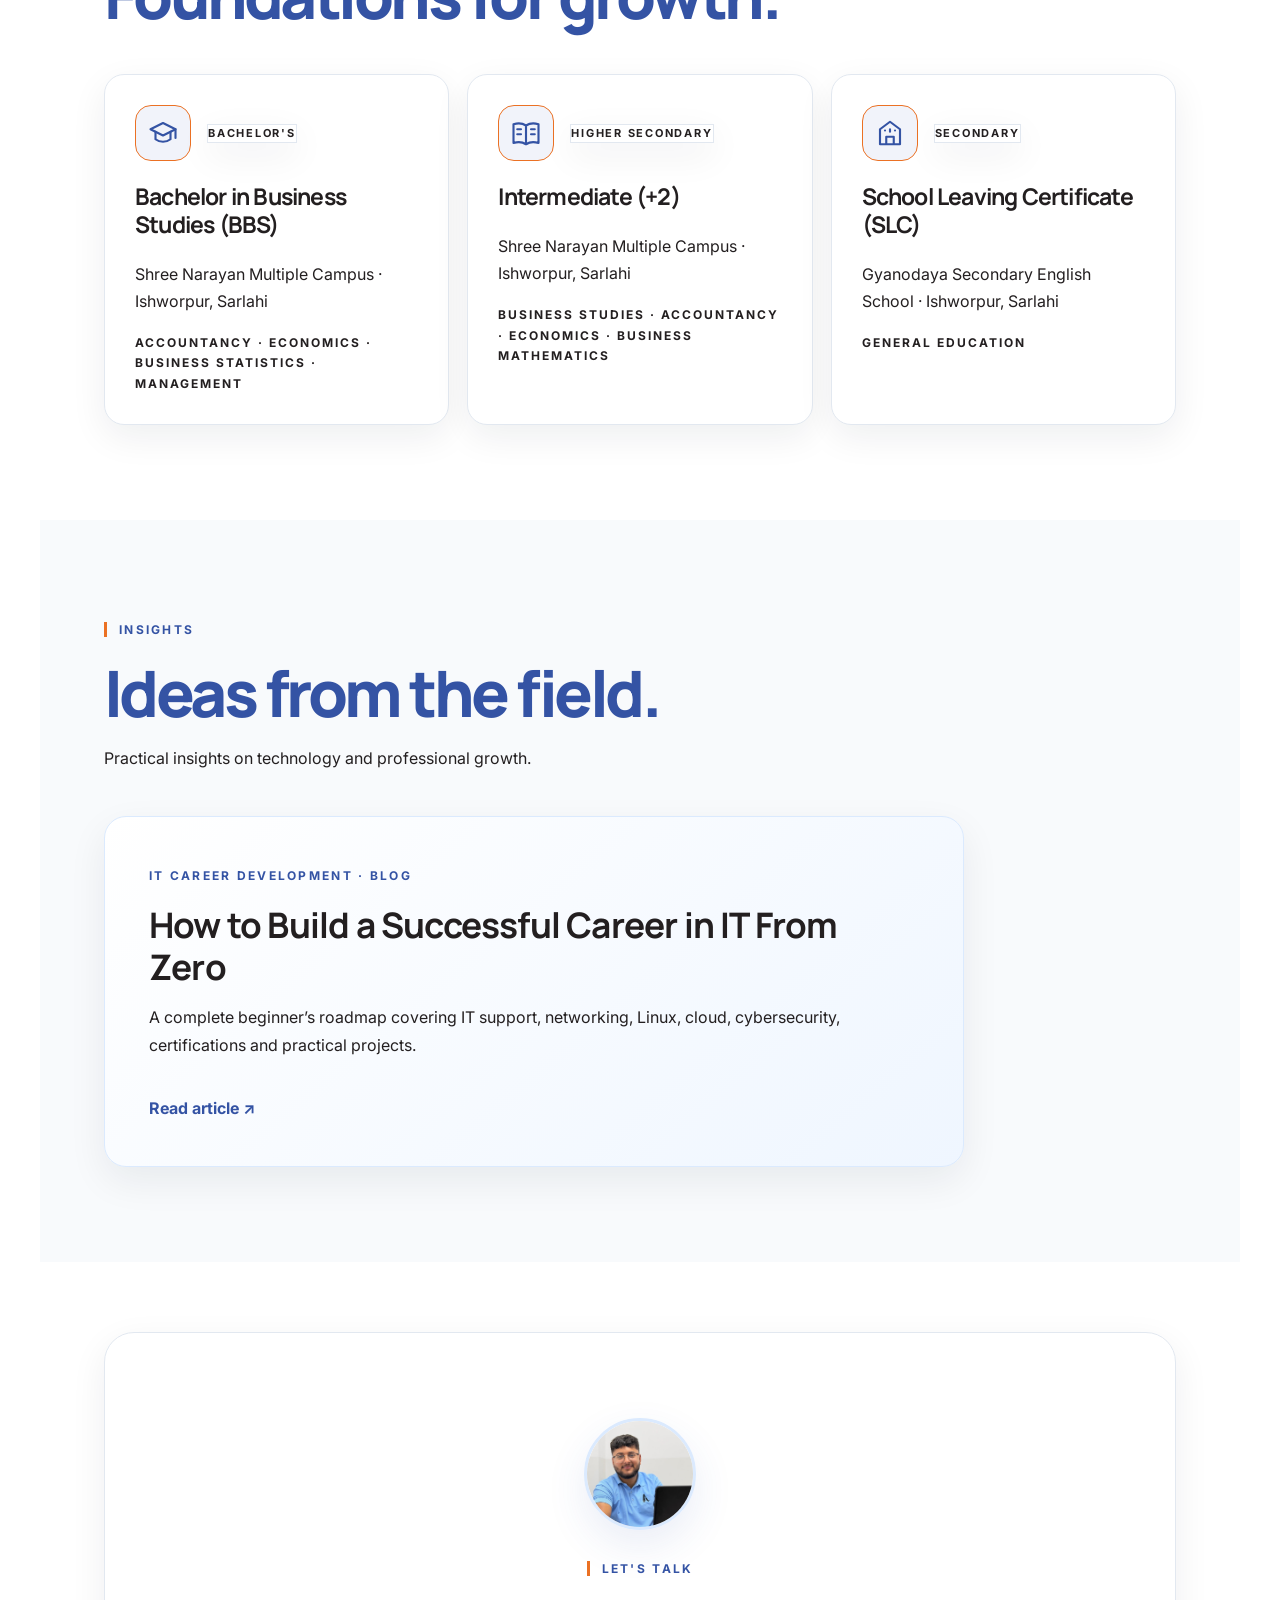
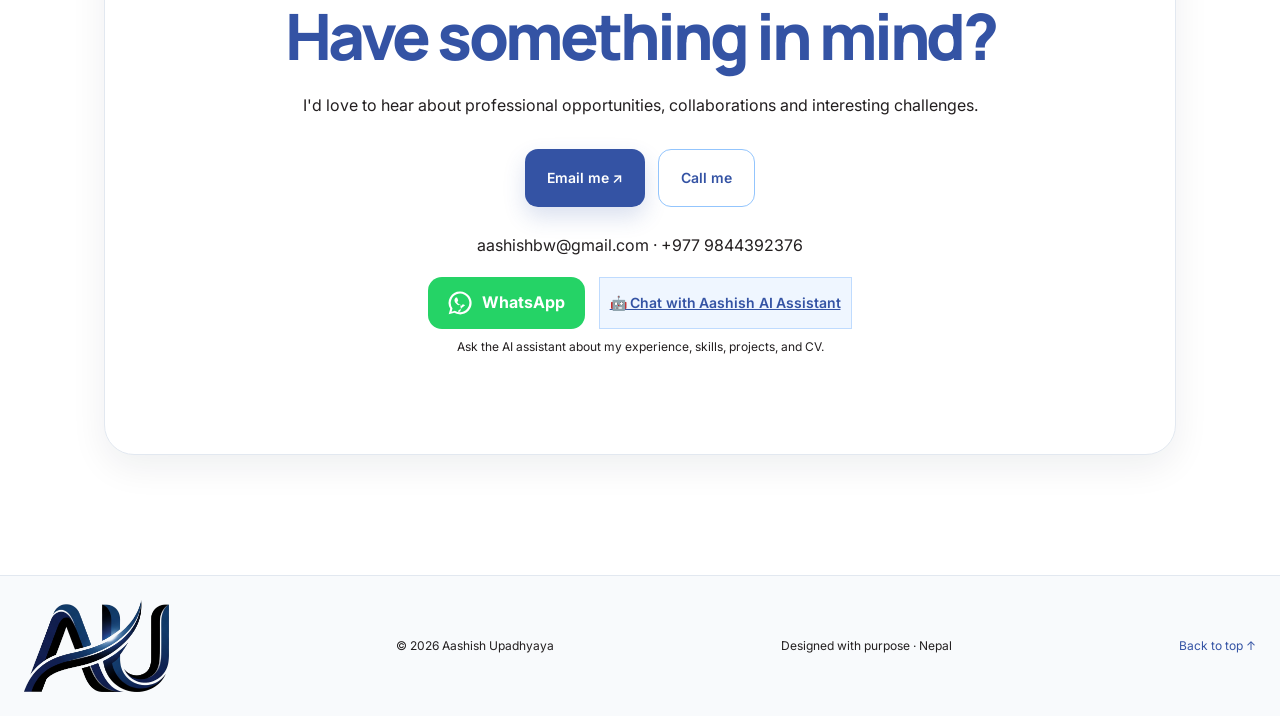
==== commit 68451400: "Apply corporate blue, bright orange and charcoal brand palette" ====
--- a/index.html
+++ b/index.html
@@ -45,22 +45,22 @@
 @media(max-width:560px){#about .about-visual{display:flex;flex-direction:column}#about .about-photo{height:auto;max-height:420px;aspect-ratio:4/5}#about .about-panel{height:auto}}
 </style><style>
 /* Modern White & Blue — self-contained theme override */
-:root{color-scheme:light;--bg:#fff;--surface:#f8fafc;--card:#fff;--ink:#0f172a;--muted:#475569;--blue:#2563eb;--deep:#1d4ed8;--border:#e2e8f0}
+:root{color-scheme:light;--bg:#fff;--surface:#f8fafc;--card:#fff;--ink:#231f20;--muted:#231f20;--blue:#3453a4;--deep:#3453a4;--border:#e2e8f0}
 html{scroll-behavior:smooth}body{background:#fff!important;color:var(--ink)!important}body::before,body::after{opacity:.12!important}
 .glow{opacity:.14!important;filter:blur(100px)!important;pointer-events:none}.glow-a{background:#93c5fd!important}.glow-b{background:#bfdbfe!important}
 .nav{background:rgba(255,255,255,.94)!important;border-bottom:1px solid var(--border)!important;box-shadow:0 3px 20px rgba(15,23,42,.04)!important;backdrop-filter:blur(18px)}
-.brand,.nav nav a,.nav #links a,.menu{color:var(--ink)!important}.brand-icon{background:linear-gradient(135deg,#2563eb,#60a5fa)!important;color:#fff!important}.accent,.kicker,.about-copy-label{color:var(--blue)!important}
-.nav-cta,.btn.primary{background:var(--blue)!important;color:#fff!important;border-color:var(--blue)!important;box-shadow:0 10px 22px rgba(37,99,235,.18)!important}.nav-cta:hover,.btn.primary:hover{background:var(--deep)!important}.btn.outline{background:#fff!important;color:var(--blue)!important;border:1px solid #93c5fd!important}
+.brand,.nav nav a,.nav #links a,.menu{color:var(--ink)!important}.brand-icon{background:linear-gradient(135deg,#3453a4,#60a5fa)!important;color:#fff!important}.accent,.kicker,.about-copy-label{color:var(--blue)!important}
+.nav-cta,.btn.primary{background:var(--blue)!important;color:#fff!important;border-color:var(--blue)!important;box-shadow:0 10px 22px rgba(52,83,164,.18)!important}.nav-cta:hover,.btn.primary:hover{background:var(--deep)!important}.btn.outline{background:#fff!important;color:var(--blue)!important;border:1px solid #93c5fd!important}
 .hero,.section,.content-section,.contact-section{color:var(--ink)!important}.content-section:nth-of-type(even){background:#f8fafc!important}
 h1,h2,h3,h4,.section-heading h2,.job-head h3,.skill-card h3,.edu-card h3,.contact-box h2{color:var(--ink)!important}
 p,.lead,.intro,.body-large,.section-heading p,.job p,.skill-card p,.edu-card p,.contact-box p,.org,.contact-email,.about-copy .about-paragraph,.about-copy .about-paragraph:first-of-type{color:var(--muted)!important}
-.gradient{background:linear-gradient(105deg,#1d4ed8,#2563eb,#0284c7)!important;-webkit-background-clip:text!important;background-clip:text!important;-webkit-text-fill-color:transparent!important;color:var(--blue)!important}
+.gradient{background:linear-gradient(105deg,#3453a4,#3453a4,#3453a4)!important;-webkit-background-clip:text!important;background-clip:text!important;-webkit-text-fill-color:transparent!important;color:var(--blue)!important}
 .eyebrow,.float-chip,.chips span,.tag,.edu-type,.mini-stats>div,.about-panel,.hero-card,.skill-card,.edu-card,.job-content,.contact-box,.blog-feature{background:#fff!important;color:var(--ink)!important;border:1px solid var(--border)!important;box-shadow:0 12px 36px rgba(15,23,42,.07)!important}
 .hero-card{background:linear-gradient(155deg,#fff,#eff6ff)!important}.hero-card p,.hero-card h2,.status,.chips span,.float-chip,.mini-stats span,.mini-stats strong,.about-panel span,.about-panel strong,.job-content p,.edu-card small{color:var(--ink)!important}
-.status,.tag-current{color:#047857!important}.pulse{background:#10b981!important}.orbit{border-color:rgba(37,99,235,.16)!important}.card-line{background:var(--border)!important}
+.status,.tag-current{color:#047857!important}.pulse{background:#10b981!important}.orbit{border-color:rgba(52,83,164,.16)!important}.card-line{background:var(--border)!important}
 .about-story .about-paragraph strong,.about-copy strong{color:var(--ink)!important}
 .about-philosophy,#about .about-philosophy{background:#eff6ff!important;border-left:3px solid var(--blue)!important;color:var(--muted)!important} .about-philosophy strong,#about .about-philosophy strong{color:var(--blue)!important}
-.about-photo,.hero-photo,.contact-photo{border-color:#dbeafe!important;box-shadow:0 16px 40px rgba(37,99,235,.1)!important}
+.about-photo,.hero-photo,.contact-photo{border-color:#dbeafe!important;box-shadow:0 16px 40px rgba(52,83,164,.1)!important}
 .job-dot{background:var(--blue)!important;border-color:#dbeafe!important}.timeline::before{background:#bfdbfe!important}
 .skill-icon{color:var(--blue)!important}.scroll-hint,.contact-email,.chat-note{color:var(--muted)!important}
 .blog-feature{background:#fff!important;color:var(--ink)!important;border-color:#dbeafe!important}.blog-feature p{color:var(--muted)!important;opacity:1!important}.blog-feature strong{color:var(--blue)!important}.blog-feature:hover,.skill-card:hover,.edu-card:hover{border-color:#93c5fd!important;transform:translateY(-3px)}
@@ -84,13 +84,13 @@
   font-size: 16px;
   font-weight: 400;
   line-height: 1.7;
-  color: #172033;
+  color: #231f20;
   -webkit-font-smoothing: antialiased;
   -moz-osx-font-smoothing: grayscale;
 }
 h1, h2, h3, h4, h5, h6 {
   font-family: var(--font-heading);
-  color: #111827;
+  color: #231f20;
   line-height: 1.2;
   letter-spacing: -0.8px;
 }
@@ -105,13 +105,13 @@
   line-height: 1.12;
   letter-spacing: -2.5px;
 }
-.hero-title .highlight { color: #2563eb; }
+.hero-title .highlight { color: #3453a4; }
 p {
   font-family: var(--font-body);
   font-size: 16px;
   font-weight: 400;
   line-height: 1.75;
-  color: #526078;
+  color: #231f20;
 }
 nav a { font-family: var(--font-body); font-size: 15px; font-weight: 500; letter-spacing: -0.2px; }
 button, .btn, a.button {
@@ -141,19 +141,19 @@
   vertical-align: middle;
   padding: 5px 14px;
   margin-left: 7px;
-  border: 2px solid #2563eb;
+  border: 2px solid #3453a4;
   border-radius: 10px;
   background: #eff6ff;
-  box-shadow: 0 4px 14px rgba(37, 99, 235, .09);
-  color: #2563eb;
+  box-shadow: 0 4px 14px rgba(52, 83, 164, .09);
+  color: #3453a4;
   max-width: 100%;
   box-sizing: border-box;
 }
 .hero-copy .type-row .role-highlight #type {
-  color: #2563eb;
+  color: #3453a4;
   font-weight: 800;
 }
-.hero-copy .type-row .role-highlight .cursor { color: #2563eb; }
+.hero-copy .type-row .role-highlight .cursor { color: #3453a4; }
 @media (max-width: 768px) {
   .hero-copy .type-row .role-highlight {
     padding: 4px 10px;
@@ -202,9 +202,9 @@
 .mini-stats>div {display:flex!important;flex-direction:column!important;align-items:flex-start!important;justify-content:center!important;min-width:0!important;min-height:104px!important;padding:18px 20px!important;border:1px solid #dbe5f2!important;border-radius:16px!important;background:#fff!important;box-shadow:0 10px 28px rgba(15,23,42,.06)!important}
 .mini-stats strong {display:block!important;font-size:clamp(21px,2.1vw,27px)!important;line-height:1.2!important;white-space:normal!important}
 .mini-stats span {display:block!important;font-size:13px!important;line-height:1.4!important;margin-top:6px!important;white-space:normal!important}
-.hero-copy .type-row .role-highlight {display:inline-flex!important;align-items:center!important;vertical-align:middle!important;max-width:100%!important;min-height:1.5em!important;border:1px solid #bfdbfe!important;border-radius:12px!important;background:#eff6ff!important;padding:2px 12px!important;color:#2563eb!important;box-decoration-break:clone}
-.blog-feature {background:linear-gradient(140deg,#fff,#eff6ff)!important;border:1px solid #dbeafe!important;color:#0f172a!important;box-shadow:0 14px 38px rgba(15,23,42,.07)!important}
-.blog-feature h3 {color:#0f172a!important}.blog-feature p {color:#475569!important;opacity:1!important}.blog-feature strong {color:#2563eb!important}
+.hero-copy .type-row .role-highlight {display:inline-flex!important;align-items:center!important;vertical-align:middle!important;max-width:100%!important;min-height:1.5em!important;border:1px solid #bfdbfe!important;border-radius:12px!important;background:#eff6ff!important;padding:2px 12px!important;color:#3453a4!important;box-decoration-break:clone}
+.blog-feature {background:linear-gradient(140deg,#fff,#eff6ff)!important;border:1px solid #dbeafe!important;color:#231f20!important;box-shadow:0 14px 38px rgba(15,23,42,.07)!important}
+.blog-feature h3 {color:#231f20!important}.blog-feature p {color:#231f20!important;opacity:1!important}.blog-feature strong {color:#3453a4!important}
 @media(max-width:650px){.brand .brand-icon{width:50px!important;min-width:50px!important;height:44px!important}.mini-stats{gap:9px!important}.mini-stats>div{min-height:88px!important;padding:12px 10px!important}.mini-stats strong{font-size:clamp(17px,4vw,22px)!important}.mini-stats span{font-size:11px!important}}
 @media(max-width:360px){.mini-stats{grid-template-columns:1fr!important}.mini-stats>div{min-height:65px!important}}
 </style><style>
@@ -218,7 +218,7 @@
 @media(max-width:850px){footer {justify-content:center!important;text-align:center!important;gap:16px!important;}footer .au-footer-image {width:260px!important;}header.nav .brand .brand-icon {width:48px!important;min-width:48px!important;height:44px!important;}}
 </style><style>
 /* Smooth scroll entrance and looping expertise strip inspired by the supplied video */
-.expertise-marquee{background:#10213e;color:#f8fbff;overflow:hidden;padding:19px 0;position:relative;z-index:1;border-top:1px solid #243b61;border-bottom:1px solid #243b61}
+.expertise-marquee{background:#3453a4;color:#f8fbff;overflow:hidden;padding:19px 0;position:relative;z-index:1;border-top:1px solid #243b61;border-bottom:1px solid #243b61}
 .expertise-track{display:flex;align-items:center;gap:0;width:max-content;animation:au-marquee 30s linear infinite;will-change:transform}
 .expertise-track span{font-family:var(--font-body,Inter,sans-serif);font-weight:750;font-size:13px;letter-spacing:2px;white-space:nowrap;padding:0 46px;color:#dce8ff}
 .expertise-track span::first-letter{color:#62a5ff}
@@ -266,15 +266,15 @@
 @media(max-width:600px){.au-contact-actions{flex-direction:column}.au-contact-actions>*{width:min(100%,340px);box-sizing:border-box}}
 </style><style id="degree-icons">
 #education .degree-card-heading{display:flex;align-items:center;gap:16px;margin-bottom:22px;min-width:0}
-#education .degree-icon{display:flex;flex:0 0 56px;align-items:center;justify-content:center;width:56px;height:56px;margin:0;border:1px solid #dbeafe;border-radius:16px;color:#2563eb;background:linear-gradient(145deg,#eff6ff,#e8f0ff)}
+#education .degree-icon{display:flex;flex:0 0 56px;align-items:center;justify-content:center;width:56px;height:56px;margin:0;border:1px solid #dbeafe;border-radius:16px;color:#3453a4;background:linear-gradient(145deg,#eff6ff,#e8f0ff)}
 #education .degree-icon svg{display:block;width:30px;height:30px}
 #education .degree-card-heading .edu-type{display:inline-block;margin:0;line-height:1.5}
 @media(max-width:600px){#education .degree-card-heading{gap:14px;margin-bottom:18px}#education .degree-icon{flex-basis:50px;width:50px;height:50px;border-radius:14px}#education .degree-icon svg{width:27px;height:27px}}
 </style><style id="mini-stats-colors">
-#home .mini-stats>div{background:linear-gradient(135deg,#c2410c,#9a3412)!important;border-color:#c2410c!important;box-shadow:0 10px 24px #9a34121a!important}
-#home .mini-stats>div:nth-child(2){background:linear-gradient(135deg,#2563eb,#1d4ed8)!important;border-color:#2563eb!important;box-shadow:0 10px 24px #2563eb20!important}
+#home .mini-stats>div{background:linear-gradient(135deg,#eb7124,#eb7124)!important;border-color:#eb7124!important;box-shadow:0 10px 24px #9a34121a!important}
+#home .mini-stats>div:nth-child(2){background:linear-gradient(135deg,#3453a4,#3453a4)!important;border-color:#3453a4!important;box-shadow:0 10px 24px #2563eb20!important}
 #home .mini-stats>div strong,#home .mini-stats>div span{color:#fff!important;opacity:1!important}
-</style></head><body><div class="glow glow-a"></div><div class="glow glow-b"></div><header class="nav"><a class="brand" href="#home"><span class="brand-icon"><img alt="AU logo" class="au-brand-image" src="au-logo.png"/></span></a><button aria-expanded="false" aria-label="Toggle menu" class="menu" id="menu">☰</button><nav id="links"><a href="#about">About</a><a href="#experience">Experience</a><a href="#skills">Skills</a><a href="#education">Education</a><a href="#blog">Blog</a><a href="#contact">Contact</a></nav><a class="nav-cta" download="" href="./Aashish_Upadhyaya_CV.pdf">Download CV ↗</a></header><main><section class="hero section" id="home"><div class="hero-copy reveal"><div class="eyebrow"><span class="pulse"></span> Available for professional connections</div><p class="intro">Hello, I'm</p><h1>Aashish<br/><span class="gradient">Upadhyaya.</span></h1><p class="type-row">I work in <span class="role-highlight"><span id="type"></span><span class="cursor">|</span></span></p><p class="lead">Support Manager and multidisciplinary technology professional with experience across IT operations, technical support, finance and business systems.</p><div class="actions"><a class="btn primary" href="#experience">Explore my experience <span>↗</span></a><a class="btn outline" href="#contact">Let's connect</a></div><div class="mini-stats"><div><strong>IT</strong><span>Operations</span></div><div><strong>Tech</strong><span>Support</span></div><div><strong>Finance</strong><span>&amp; Systems</span></div></div></div><div class="hero-visual reveal"><div class="orbit orbit-one"></div><div class="orbit orbit-two"></div><div class="hero-card"><img alt="Aashish Upadhyaya working at a laptop" class="avatar hero-photo" loading="eager" src="./hero-profile.jpg"/><div class="status"><span class="pulse"></span> CURRENT ROLE</div><h2>Support Manager</h2><p>Devanasoft Pvt. Ltd.</p><div class="card-line"></div><div class="chips"><span>Technology</span><span>Leadership</span><span>Support</span></div></div><div class="float-chip chip-top">✦ Problem solver</div><div class="float-chip chip-bottom">⚡ IT &amp; Business</div></div><a class="scroll-hint" href="#about">SCROLL TO EXPLORE ↓</a></section><div class="expertise-marquee" aria-label="Professional expertise"><div class="expertise-track" aria-hidden="true"><span>✦ IT OPERATIONS</span><span>✦ TECHNICAL SUPPORT</span><span>✦ COMPUTER NETWORKING</span><span>✦ BUSINESS SYSTEMS</span><span>✦ PROBLEM SOLVING</span><span>✦ IT OPERATIONS</span><span>✦ TECHNICAL SUPPORT</span><span>✦ COMPUTER NETWORKING</span><span>✦ BUSINESS SYSTEMS</span><span>✦ PROBLEM SOLVING</span></div></div><section class="section content-section" id="about"><div class="section-heading reveal"><span class="kicker">ABOUT</span><h2>Where technology meets <span class="gradient">business.</span></h2></div><div class="about-grid"><div class="about-copy"><div class="about-copy-label">SUPPORT MANAGER  /  IT PROFESSIONAL</div><p class="body-large reveal about-paragraph">Hi, I'm <strong>Aashish Upadhyaya</strong>, an IT professional and Support Manager with a strong background in IT support, computer networking, software troubleshooting, and technology-driven business operations.</p><p class="body-large reveal about-paragraph">With experience across cooperative banking, financial services, education, and IT service management, I specialize in troubleshooting technical issues, supporting business applications, maintaining IT systems, and helping organizations operate more efficiently through technology.</p><p class="body-large reveal about-paragraph">My professional journey has allowed me to work across technical support, IT department management, finance and technical operations, and banking environments. I enjoy solving complex problems, learning new technologies, and finding practical solutions that connect technical requirements with real business needs.</p><p class="body-large reveal about-paragraph">My technical skill set includes computer hardware and maintenance, networking, software support, Microsoft Office applications, and website development, supported by my CCNA and hardware repair knowledge.</p><p class="body-large reveal about-paragraph">I believe technology is most valuable when it simplifies work, improves reliability, and creates meaningful results. My goal is to continue growing as an IT professional while contributing to innovative solutions that help businesses become more efficient, secure, and technology-driven.</p><p class="about-philosophy reveal"><strong>My Philosophy: </strong>Where technology meets business, possibilities become solutions.</p></div><div class="about-visual reveal"><img alt="Aashish Upadhyaya in a formal suit" class="about-photo reveal" loading="lazy" src="./about-profile.jpg"/><div class="about-panel reveal"><span>BASED IN</span><strong>Kathmandu, Nepal</strong><span>FOCUS</span><strong>Support • IT • Operations</strong><span>OPEN TO</span><strong>Professional collaboration</strong></div></div></div></section><section class="section content-section" id="experience"><div class="section-heading reveal"><span class="kicker">CAREER</span><h2>Experience that <span class="gradient">delivers.</span></h2><p>Roles and internships listed in my curriculum vitae. Dates are shown where available.</p></div><div class="timeline"><article class="job reveal"><div class="job-dot"></div><div class="job-content"><div class="job-head"><h3>Support Manager</h3><span class="tag tag-current">Current</span></div><p class="org">Devanasoft Pvt. Ltd. · Gatthaghar, Kathmandu</p><p>Technical support, customer issue resolution and operational coordination.</p></div></article><article class="job reveal"><div class="job-dot"></div><div class="job-content"><div class="job-head"><h3>Finance &amp; Technical Head</h3><span class="tag">2+ years</span></div><p class="org">Abroad Education Consultancy Services Pvt. Ltd. · Bagbazar, Kathmandu</p></div></article><article class="job reveal"><div class="job-dot"></div><div class="job-content"><div class="job-head"><h3>Head of IT Department</h3><span class="tag">4+ years</span></div><p class="org">Royal Multipurpose Cooperative Society · Basundhara, Kathmandu</p></div></article><article class="job reveal"><div class="job-dot"></div><div class="job-content"><div class="job-head"><h3>IT Intern</h3><span class="tag">3 months</span></div><p class="org">Muktinath Bikas Bank · Corporate Office, Kamaladi</p></div></article><article class="job reveal"><div class="job-dot"></div><div class="job-content"><div class="job-head"><h3>Banking Intern</h3><span class="tag">7 months</span></div><p class="org">Agricultural Development Bank Ltd. · Ishworpur, Sarlahi</p></div></article><article class="job reveal"><div class="job-dot"></div><div class="job-content"><div class="job-head"><h3>Computer Incharge &amp; IT Technical Head</h3><span class="tag">5 years</span></div><p class="org">Ideal Co-Ed. Academy · Lalbandi, Sarlahi</p></div></article><article class="job reveal"><div class="job-dot"></div><div class="job-content"><div class="job-head"><h3>Junior Assistant &amp; Remittance Officer</h3><span class="tag">2 years</span></div><p class="org">Shree Phooljor Baba Saving &amp; Credit Cooperative Society · Sarlahi</p></div></article></div></section><section class="section content-section" id="skills"><div class="section-heading reveal"><span class="kicker">EXPERTISE</span><h2>My professional <span class="gradient">toolkit.</span></h2></div><div class="skills-grid"><div class="skill-card reveal"><span class="skill-icon">⌘</span><h3>IT &amp; Networking</h3><p>Networking, CCNA knowledge, computer hardware repair and troubleshooting.</p></div><div class="skill-card reveal"><span class="skill-icon">⚙</span><h3>Systems &amp; Support</h3><p>Software operations, banking systems, school management software and user support.</p></div><div class="skill-card reveal"><span class="skill-icon">▤</span><h3>Office Productivity</h3><p>Microsoft Word, Excel, PowerPoint, email and internet tools.</p></div><div class="skill-card reveal"><span class="skill-icon">✦</span><h3>Creative &amp; Web</h3><p>Website development, Photoshop, CorelDRAW, PageMaker and FreeHand.</p></div><div class="skill-card reveal"><span class="skill-icon">↗</span><h3>Business Operations</h3><p>Financial operations, remittance, IT administration and cross-functional coordination.</p></div><div class="skill-card reveal"><span class="skill-icon">◎</span><h3>Team Support</h3><p>Technical leadership, service coordination and practical problem-solving.</p></div></div></section><section class="section content-section" id="education"><div class="section-heading reveal"><span class="kicker">EDUCATION</span><h2>Foundations for <span class="gradient">growth.</span></h2></div><div class="edu-grid"><div class="edu-card reveal"><div class="degree-card-heading"><span class="degree-icon" aria-hidden="true"><svg viewBox="0 0 24 24" fill="none" stroke="currentColor" stroke-width="1.7" stroke-linecap="round" stroke-linejoin="round" focusable="false"><path d="m2 9 10-5 10 5-10 5L2 9Z"/><path d="M6 11v6c3.5 2.7 8.5 2.7 12 0v-6M22 9v7"/></svg></span><span class="edu-type">BACHELOR'S</span></div><h3>Bachelor in Business Studies (BBS)</h3><p>Shree Narayan Multiple Campus · Ishworpur, Sarlahi</p><small>Accountancy · Economics · Business Statistics · Management</small></div><div class="edu-card reveal"><div class="degree-card-heading"><span class="degree-icon" aria-hidden="true"><svg viewBox="0 0 24 24" fill="none" stroke="currentColor" stroke-width="1.7" stroke-linecap="round" stroke-linejoin="round" focusable="false"><path d="M12 6C9 4 5 4 2 5v15c3-1 7-1 10 1 3-2 7-2 10-1V5c-3-1-7-1-10 1Zm0 0v15"/><path d="M5 9h3M5 13h3M16 9h3M16 13h3"/></svg></span><span class="edu-type">HIGHER SECONDARY</span></div><h3>Intermediate (+2)</h3><p>Shree Narayan Multiple Campus · Ishworpur, Sarlahi</p><small>Business Studies · Accountancy · Economics · Business Mathematics</small></div><div class="edu-card reveal"><div class="degree-card-heading"><span class="degree-icon" aria-hidden="true"><svg viewBox="0 0 24 24" fill="none" stroke="currentColor" stroke-width="1.7" stroke-linecap="round" stroke-linejoin="round" focusable="false"><path d="m4 9 8-6 8 6v12H4V9ZM9 21v-6h6v6M8 10h.01M16 10h.01M12 9v2"/></svg></span><span class="edu-type">SECONDARY</span></div><h3>School Leaving Certificate (SLC)</h3><p>Gyanodaya Secondary English School · Ishworpur, Sarlahi</p><small>General education</small></div></div></section><section class="section content-section" id="blog"><div class="section-heading reveal"><span class="kicker">INSIGHTS</span><h2>Ideas from the <span class="gradient">field.</span></h2><p>Practical insights on technology and professional growth.</p></div><a class="blog-feature reveal" href="./blog.html" style="display:block;text-decoration:none;color:inherit;background:rgba(24,32,59,.84);border:1px solid rgba(132,154,255,.25);border-radius:22px;padding:clamp(24px,4vw,44px);max-width:860px;transition:transform .25s,border-color .25s"><span class="kicker">IT CAREER DEVELOPMENT · BLOG</span><h3 style="font-size:clamp(1.5rem,3vw,2.2rem);margin:16px 0">How to Build a Successful Career in IT From Zero</h3><p style="opacity:.78;line-height:1.7">A complete beginner’s roadmap covering IT support, networking, Linux, cloud, cybersecurity, certifications and practical projects.</p><strong style="display:inline-block;margin-top:20px;color:#83c8ff">Read article ↗</strong></a></section><section class="section contact-section" id="contact"><div class="contact-box reveal"><img alt="Professional headshot of Aashish Upadhyaya" class="contact-photo" loading="lazy" src="./formal-profile.jpg"/><span class="kicker">LET'S TALK</span><h2>Have something in <span class="gradient">mind?</span></h2><p>I'd love to hear about professional opportunities, collaborations and interesting challenges.</p><div class="actions center"><a class="btn primary" href="mailto:aashishbw@gmail.com">Email me ↗</a><a class="btn outline" href="tel:+9779844392376">Call me</a></div><p class="contact-email">aashishbw@gmail.com · +977 9844392376</p><div class="au-contact-actions"><a aria-label="Chat with Aashish on WhatsApp" class="btn au-whatsapp-inline" href="https://wa.me/9779844392376?text=Hello%20Aashish%2C%20I%20recently%20visited%20your%20portfolio%20website%20and%20would%20like%20to%20connect%20with%20you%20to%20discuss%20a%20potential%20opportunity%20or%20inquiry." rel="noopener noreferrer" target="_blank" title="Chat on WhatsApp">
+</style><link rel="stylesheet" href="/brand-colors.css?v=20261101-brand1"></head><body><div class="glow glow-a"></div><div class="glow glow-b"></div><header class="nav"><a class="brand" href="#home"><span class="brand-icon"><img alt="AU logo" class="au-brand-image" src="au-logo.png"/></span></a><button aria-expanded="false" aria-label="Toggle menu" class="menu" id="menu">☰</button><nav id="links"><a href="#about">About</a><a href="#experience">Experience</a><a href="#skills">Skills</a><a href="#education">Education</a><a href="#blog">Blog</a><a href="#contact">Contact</a></nav><a class="nav-cta" download="" href="./Aashish_Upadhyaya_CV.pdf">Download CV ↗</a></header><main><section class="hero section" id="home"><div class="hero-copy reveal"><div class="eyebrow"><span class="pulse"></span> Available for professional connections</div><p class="intro">Hello, I'm</p><h1>Aashish<br/><span class="gradient">Upadhyaya.</span></h1><p class="type-row">I work in <span class="role-highlight"><span id="type"></span><span class="cursor">|</span></span></p><p class="lead">Support Manager and multidisciplinary technology professional with experience across IT operations, technical support, finance and business systems.</p><div class="actions"><a class="btn primary" href="#experience">Explore my experience <span>↗</span></a><a class="btn outline" href="#contact">Let's connect</a></div><div class="mini-stats"><div><strong>IT</strong><span>Operations</span></div><div><strong>Tech</strong><span>Support</span></div><div><strong>Finance</strong><span>&amp; Systems</span></div></div></div><div class="hero-visual reveal"><div class="orbit orbit-one"></div><div class="orbit orbit-two"></div><div class="hero-card"><img alt="Aashish Upadhyaya working at a laptop" class="avatar hero-photo" loading="eager" src="./hero-profile.jpg"/><div class="status"><span class="pulse"></span> CURRENT ROLE</div><h2>Support Manager</h2><p>Devanasoft Pvt. Ltd.</p><div class="card-line"></div><div class="chips"><span>Technology</span><span>Leadership</span><span>Support</span></div></div><div class="float-chip chip-top">✦ Problem solver</div><div class="float-chip chip-bottom">⚡ IT &amp; Business</div></div><a class="scroll-hint" href="#about">SCROLL TO EXPLORE ↓</a></section><div class="expertise-marquee" aria-label="Professional expertise"><div class="expertise-track" aria-hidden="true"><span>✦ IT OPERATIONS</span><span>✦ TECHNICAL SUPPORT</span><span>✦ COMPUTER NETWORKING</span><span>✦ BUSINESS SYSTEMS</span><span>✦ PROBLEM SOLVING</span><span>✦ IT OPERATIONS</span><span>✦ TECHNICAL SUPPORT</span><span>✦ COMPUTER NETWORKING</span><span>✦ BUSINESS SYSTEMS</span><span>✦ PROBLEM SOLVING</span></div></div><section class="section content-section" id="about"><div class="section-heading reveal"><span class="kicker">ABOUT</span><h2>Where technology meets <span class="gradient">business.</span></h2></div><div class="about-grid"><div class="about-copy"><div class="about-copy-label">SUPPORT MANAGER  /  IT PROFESSIONAL</div><p class="body-large reveal about-paragraph">Hi, I'm <strong>Aashish Upadhyaya</strong>, an IT professional and Support Manager with a strong background in IT support, computer networking, software troubleshooting, and technology-driven business operations.</p><p class="body-large reveal about-paragraph">With experience across cooperative banking, financial services, education, and IT service management, I specialize in troubleshooting technical issues, supporting business applications, maintaining IT systems, and helping organizations operate more efficiently through technology.</p><p class="body-large reveal about-paragraph">My professional journey has allowed me to work across technical support, IT department management, finance and technical operations, and banking environments. I enjoy solving complex problems, learning new technologies, and finding practical solutions that connect technical requirements with real business needs.</p><p class="body-large reveal about-paragraph">My technical skill set includes computer hardware and maintenance, networking, software support, Microsoft Office applications, and website development, supported by my CCNA and hardware repair knowledge.</p><p class="body-large reveal about-paragraph">I believe technology is most valuable when it simplifies work, improves reliability, and creates meaningful results. My goal is to continue growing as an IT professional while contributing to innovative solutions that help businesses become more efficient, secure, and technology-driven.</p><p class="about-philosophy reveal"><strong>My Philosophy: </strong>Where technology meets business, possibilities become solutions.</p></div><div class="about-visual reveal"><img alt="Aashish Upadhyaya in a formal suit" class="about-photo reveal" loading="lazy" src="./about-profile.jpg"/><div class="about-panel reveal"><span>BASED IN</span><strong>Kathmandu, Nepal</strong><span>FOCUS</span><strong>Support • IT • Operations</strong><span>OPEN TO</span><strong>Professional collaboration</strong></div></div></div></section><section class="section content-section" id="experience"><div class="section-heading reveal"><span class="kicker">CAREER</span><h2>Experience that <span class="gradient">delivers.</span></h2><p>Roles and internships listed in my curriculum vitae. Dates are shown where available.</p></div><div class="timeline"><article class="job reveal"><div class="job-dot"></div><div class="job-content"><div class="job-head"><h3>Support Manager</h3><span class="tag tag-current">Current</span></div><p class="org">Devanasoft Pvt. Ltd. · Gatthaghar, Kathmandu</p><p>Technical support, customer issue resolution and operational coordination.</p></div></article><article class="job reveal"><div class="job-dot"></div><div class="job-content"><div class="job-head"><h3>Finance &amp; Technical Head</h3><span class="tag">2+ years</span></div><p class="org">Abroad Education Consultancy Services Pvt. Ltd. · Bagbazar, Kathmandu</p></div></article><article class="job reveal"><div class="job-dot"></div><div class="job-content"><div class="job-head"><h3>Head of IT Department</h3><span class="tag">4+ years</span></div><p class="org">Royal Multipurpose Cooperative Society · Basundhara, Kathmandu</p></div></article><article class="job reveal"><div class="job-dot"></div><div class="job-content"><div class="job-head"><h3>IT Intern</h3><span class="tag">3 months</span></div><p class="org">Muktinath Bikas Bank · Corporate Office, Kamaladi</p></div></article><article class="job reveal"><div class="job-dot"></div><div class="job-content"><div class="job-head"><h3>Banking Intern</h3><span class="tag">7 months</span></div><p class="org">Agricultural Development Bank Ltd. · Ishworpur, Sarlahi</p></div></article><article class="job reveal"><div class="job-dot"></div><div class="job-content"><div class="job-head"><h3>Computer Incharge &amp; IT Technical Head</h3><span class="tag">5 years</span></div><p class="org">Ideal Co-Ed. Academy · Lalbandi, Sarlahi</p></div></article><article class="job reveal"><div class="job-dot"></div><div class="job-content"><div class="job-head"><h3>Junior Assistant &amp; Remittance Officer</h3><span class="tag">2 years</span></div><p class="org">Shree Phooljor Baba Saving &amp; Credit Cooperative Society · Sarlahi</p></div></article></div></section><section class="section content-section" id="skills"><div class="section-heading reveal"><span class="kicker">EXPERTISE</span><h2>My professional <span class="gradient">toolkit.</span></h2></div><div class="skills-grid"><div class="skill-card reveal"><span class="skill-icon">⌘</span><h3>IT &amp; Networking</h3><p>Networking, CCNA knowledge, computer hardware repair and troubleshooting.</p></div><div class="skill-card reveal"><span class="skill-icon">⚙</span><h3>Systems &amp; Support</h3><p>Software operations, banking systems, school management software and user support.</p></div><div class="skill-card reveal"><span class="skill-icon">▤</span><h3>Office Productivity</h3><p>Microsoft Word, Excel, PowerPoint, email and internet tools.</p></div><div class="skill-card reveal"><span class="skill-icon">✦</span><h3>Creative &amp; Web</h3><p>Website development, Photoshop, CorelDRAW, PageMaker and FreeHand.</p></div><div class="skill-card reveal"><span class="skill-icon">↗</span><h3>Business Operations</h3><p>Financial operations, remittance, IT administration and cross-functional coordination.</p></div><div class="skill-card reveal"><span class="skill-icon">◎</span><h3>Team Support</h3><p>Technical leadership, service coordination and practical problem-solving.</p></div></div></section><section class="section content-section" id="education"><div class="section-heading reveal"><span class="kicker">EDUCATION</span><h2>Foundations for <span class="gradient">growth.</span></h2></div><div class="edu-grid"><div class="edu-card reveal"><div class="degree-card-heading"><span class="degree-icon" aria-hidden="true"><svg viewBox="0 0 24 24" fill="none" stroke="currentColor" stroke-width="1.7" stroke-linecap="round" stroke-linejoin="round" focusable="false"><path d="m2 9 10-5 10 5-10 5L2 9Z"/><path d="M6 11v6c3.5 2.7 8.5 2.7 12 0v-6M22 9v7"/></svg></span><span class="edu-type">BACHELOR'S</span></div><h3>Bachelor in Business Studies (BBS)</h3><p>Shree Narayan Multiple Campus · Ishworpur, Sarlahi</p><small>Accountancy · Economics · Business Statistics · Management</small></div><div class="edu-card reveal"><div class="degree-card-heading"><span class="degree-icon" aria-hidden="true"><svg viewBox="0 0 24 24" fill="none" stroke="currentColor" stroke-width="1.7" stroke-linecap="round" stroke-linejoin="round" focusable="false"><path d="M12 6C9 4 5 4 2 5v15c3-1 7-1 10 1 3-2 7-2 10-1V5c-3-1-7-1-10 1Zm0 0v15"/><path d="M5 9h3M5 13h3M16 9h3M16 13h3"/></svg></span><span class="edu-type">HIGHER SECONDARY</span></div><h3>Intermediate (+2)</h3><p>Shree Narayan Multiple Campus · Ishworpur, Sarlahi</p><small>Business Studies · Accountancy · Economics · Business Mathematics</small></div><div class="edu-card reveal"><div class="degree-card-heading"><span class="degree-icon" aria-hidden="true"><svg viewBox="0 0 24 24" fill="none" stroke="currentColor" stroke-width="1.7" stroke-linecap="round" stroke-linejoin="round" focusable="false"><path d="m4 9 8-6 8 6v12H4V9ZM9 21v-6h6v6M8 10h.01M16 10h.01M12 9v2"/></svg></span><span class="edu-type">SECONDARY</span></div><h3>School Leaving Certificate (SLC)</h3><p>Gyanodaya Secondary English School · Ishworpur, Sarlahi</p><small>General education</small></div></div></section><section class="section content-section" id="blog"><div class="section-heading reveal"><span class="kicker">INSIGHTS</span><h2>Ideas from the <span class="gradient">field.</span></h2><p>Practical insights on technology and professional growth.</p></div><a class="blog-feature reveal" href="./blog.html" style="display:block;text-decoration:none;color:inherit;background:rgba(24,32,59,.84);border:1px solid rgba(132,154,255,.25);border-radius:22px;padding:clamp(24px,4vw,44px);max-width:860px;transition:transform .25s,border-color .25s"><span class="kicker">IT CAREER DEVELOPMENT · BLOG</span><h3 style="font-size:clamp(1.5rem,3vw,2.2rem);margin:16px 0">How to Build a Successful Career in IT From Zero</h3><p style="opacity:.78;line-height:1.7">A complete beginner’s roadmap covering IT support, networking, Linux, cloud, cybersecurity, certifications and practical projects.</p><strong style="display:inline-block;margin-top:20px;color:#83c8ff">Read article ↗</strong></a></section><section class="section contact-section" id="contact"><div class="contact-box reveal"><img alt="Professional headshot of Aashish Upadhyaya" class="contact-photo" loading="lazy" src="./formal-profile.jpg"/><span class="kicker">LET'S TALK</span><h2>Have something in <span class="gradient">mind?</span></h2><p>I'd love to hear about professional opportunities, collaborations and interesting challenges.</p><div class="actions center"><a class="btn primary" href="mailto:aashishbw@gmail.com">Email me ↗</a><a class="btn outline" href="tel:+9779844392376">Call me</a></div><p class="contact-email">aashishbw@gmail.com · +977 9844392376</p><div class="au-contact-actions"><a aria-label="Chat with Aashish on WhatsApp" class="btn au-whatsapp-inline" href="https://wa.me/9779844392376?text=Hello%20Aashish%2C%20I%20recently%20visited%20your%20portfolio%20website%20and%20would%20like%20to%20connect%20with%20you%20to%20discuss%20a%20potential%20opportunity%20or%20inquiry." rel="noopener noreferrer" target="_blank" title="Chat on WhatsApp">
 <svg aria-hidden="true" viewbox="0 0 32 32" xmlns="http://www.w3.org/2000/svg"><path d="M16 .8A15.1 15.1 0 0 0 3 23.7L.9 31l7.5-2A15.2 15.2 0 1 0 16 .8zm0 27.5a12.3 12.3 0 0 1-6.3-1.7l-.5-.3-4.4 1.2 1.2-4.3-.3-.5A12.4 12.4 0 1 1 16 28.3zm6.8-9.3c-.4-.2-2.2-1.1-2.6-1.2-.3-.1-.6-.2-.8.2-.3.4-1 1.2-1.2 1.4-.2.2-.4.3-.8.1-.4-.2-1.6-.6-3-1.9-1.1-1-1.9-2.2-2.1-2.6-.2-.4 0-.6.2-.8l.6-.7c.2-.2.3-.4.4-.7.1-.2 0-.5 0-.7-.1-.2-.8-2-1.1-2.7-.3-.7-.6-.6-.8-.6h-.7c-.3 0-.7.1-1 .5s-1.3 1.3-1.3 3.1 1.3 3.6 1.5 3.6 3.6 5 5.1 2 1.4 3.6 1.9 4.8 2.1.7.1 1.4.1 2-.1.6-.2 2.2-.9 2.5-1.8.3-.9.3-1.7.2-1.8-.1-.2-.3-.3-.7-.5z"></path></svg>
 </a><button class="chat-link" id="chatButton" type="button">💬 Open live chat</button></div><p class="chat-note" id="chatNote">Chat with me directly using the live-chat assistant.</p></div></section></main><footer><img alt="AU logo" class="au-footer-image" src="au-logo.png"/><span>© <span id="year"></span> Aashish Upadhyaya</span><span>Designed with purpose · Nepal</span><a href="#home">Back to top ↑</a></footer><script src="script.js"></script><!-- Floating WhatsApp contact -->
 
@@ -290,7 +290,7 @@
   height: 56px !important;
   border: 0;
   border-radius: 50%;
-  background: #245cda;
+  background: #3453a4;
   color: white;
   box-shadow: 0 6px 20px rgba(18,48,110,.22);
   z-index: 2147483000;
--- a/orange-accent.css
+++ b/orange-accent.css
@@ -1,6 +1,6 @@
 /* Aashish Upadhyaya — restrained orange accent layer.
    Keeps AU Studio heading main/highlight colors independently editable. */
-:root { --au-orange:#F97316; --au-orange-soft:#FDBA74; }
+:root { --au-orange:#eb7124; --au-orange-soft:#FDBA74; }
 /* Small warm accent on section labels */
 .section-heading .kicker, .contact-section .kicker {
   border-left:3px solid var(--au-orange);
@@ -8,16 +8,16 @@
 }
 /* Warm hover interactions, without replacing the blue brand */
 .nav a:hover, header.nav nav a:hover { color:var(--au-orange) !important; }
-.btn.primary:hover { box-shadow:0 10px 30px rgba(249,115,22,.26); }
+.btn.primary:hover { box-shadow:0 10px 30px rgba(235,113,36,.26); }
 .skill-card:hover, .edu-card:hover, .blog-feature:hover {
-  border-color:rgba(249,115,22,.52) !important;
+  border-color:rgba(235,113,36,.52) !important;
 }
 /* Warm ambient glow behind hero card */
 .hero-visual { isolation:isolate; }
 .hero-visual::before {
   content:""; position:absolute; width:220px; height:220px;
   right:0; bottom:0; border-radius:50%;
-  background:rgba(249,115,22,.13); filter:blur(65px);
+  background:rgba(235,113,36,.13); filter:blur(65px);
   pointer-events:none; z-index:-1;
 }
 /* Keep headings governed by AU Studio colors; only orange on selected details */
--- a/brand-colors.css
+++ b/brand-colors.css
@@ -0,0 +1,32 @@
+/* Shared AU brand palette. */
+:root{
+ --au-blue:#3453a4;--au-orange:#eb7124;--au-charcoal:#231f20;
+ --blue:var(--au-blue);--deep:var(--au-blue);--accent:var(--au-blue);--accent-2:var(--au-orange);
+ --ink:var(--au-charcoal);--text:var(--au-charcoal);--muted:var(--au-charcoal);
+ --au-heading-main:var(--au-blue);--au-heading-highlight:var(--au-blue);
+ --au-orange-soft:#fbe3d3;
+}
+body{color:var(--au-charcoal)}
+h1,h2,h3,h4,.hero-card h2{color:var(--au-blue)!important}
+p,.lead,.intro,.body-large,.org,.contact-email,.edu-card small{color:var(--au-charcoal)}
+.gradient{color:var(--au-blue)!important;background:none!important;-webkit-text-fill-color:var(--au-blue)!important}
+.nav-cta,.btn.primary,.primary,#au-fixed-chat{background:var(--au-blue)!important;border-color:var(--au-blue)!important;color:#fff!important}
+.nav-cta:hover,.btn.primary:hover,.primary:hover{box-shadow:0 8px 24px #3453a433!important}
+.btn.outline,.secondary,.ghost,.small,.skill-icon,.degree-icon{color:var(--au-blue)!important}
+.degree-icon{border-color:var(--au-orange)!important;background:#f1f3fa!important}
+.section-heading .kicker,.contact-section .kicker{border-left-color:var(--au-orange)!important}
+.nav a:hover,.nav nav a:hover{color:var(--au-blue)!important;text-decoration:underline;text-decoration-color:var(--au-orange);text-underline-offset:7px}
+#home .mini-stats>div{background:linear-gradient(#231f204d,#231f2052),var(--au-orange)!important;border-color:var(--au-orange)!important;box-shadow:0 10px 24px #eb71241f!important}
+#home .mini-stats>div:nth-child(2){background:var(--au-blue)!important;border-color:var(--au-blue)!important;box-shadow:0 10px 24px #3453a41f!important}
+#home .mini-stats>div strong,#home .mini-stats>div span{color:#fff!important}
+.expertise-marquee{background:var(--au-blue)!important;border-color:var(--au-orange)!important}
+.expertise-track span{color:#fff!important}.expertise-track span::first-letter{color:var(--au-orange)!important}
+.hero-copy .role-highlight{color:var(--au-blue)!important;border-color:var(--au-orange)!important}
+.hero-copy .role-highlight #type,.hero-copy .role-highlight .cursor{color:var(--au-blue)!important}
+.about-philosophy{border-left-color:var(--au-orange)!important}
+.skill-card:hover,.edu-card:hover,.blog-feature:hover{border-color:var(--au-orange)!important}
+footer,footer span{color:var(--au-charcoal)!important}
+a:focus-visible,button:focus-visible{outline-color:var(--au-orange)!important}
+.welcome{background:var(--au-blue)!important}.welcome h1,.welcome p{color:#fff!important}.welcome .primary{background:#fff!important;color:var(--au-blue)!important}
+.identity,.identity b,.breadcrumb b,.sidebar nav button.active{color:var(--au-blue)!important}
+.sidebar nav button.active{box-shadow:inset 3px 0 var(--au-orange)}
